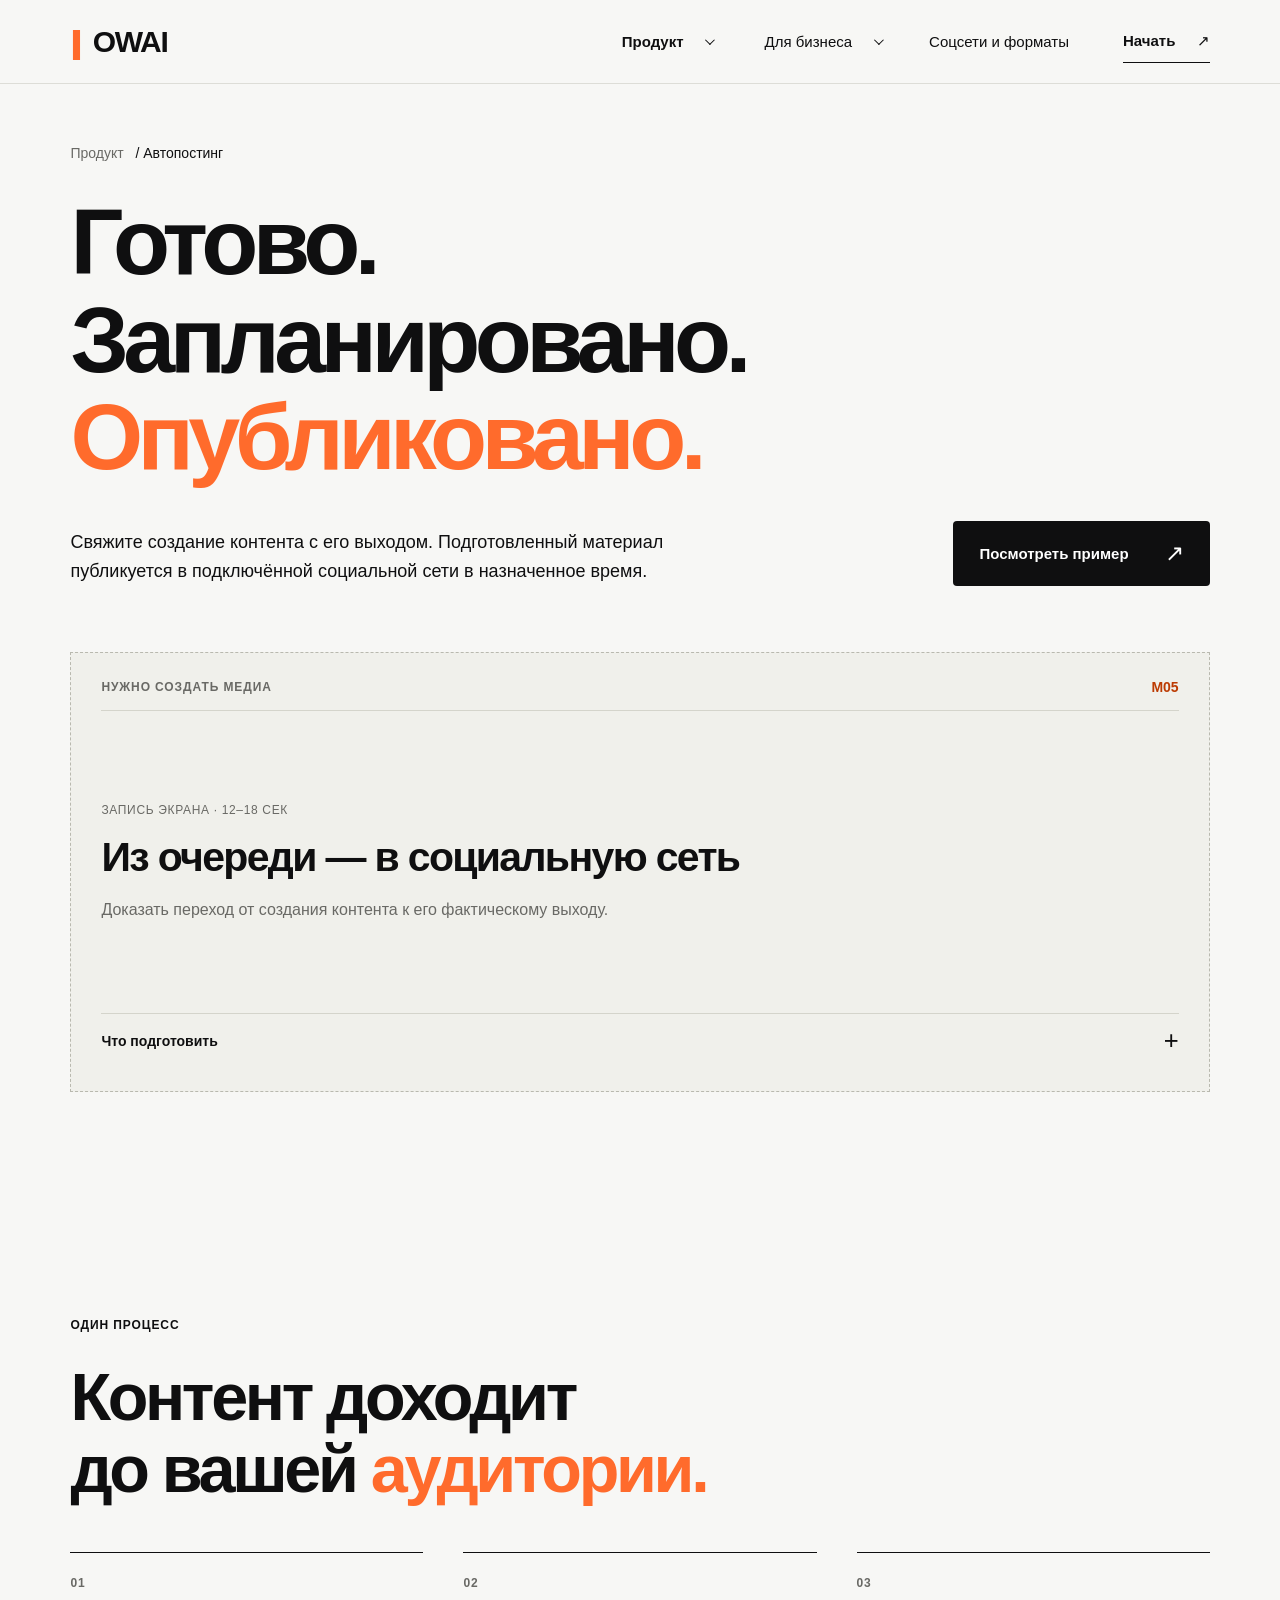
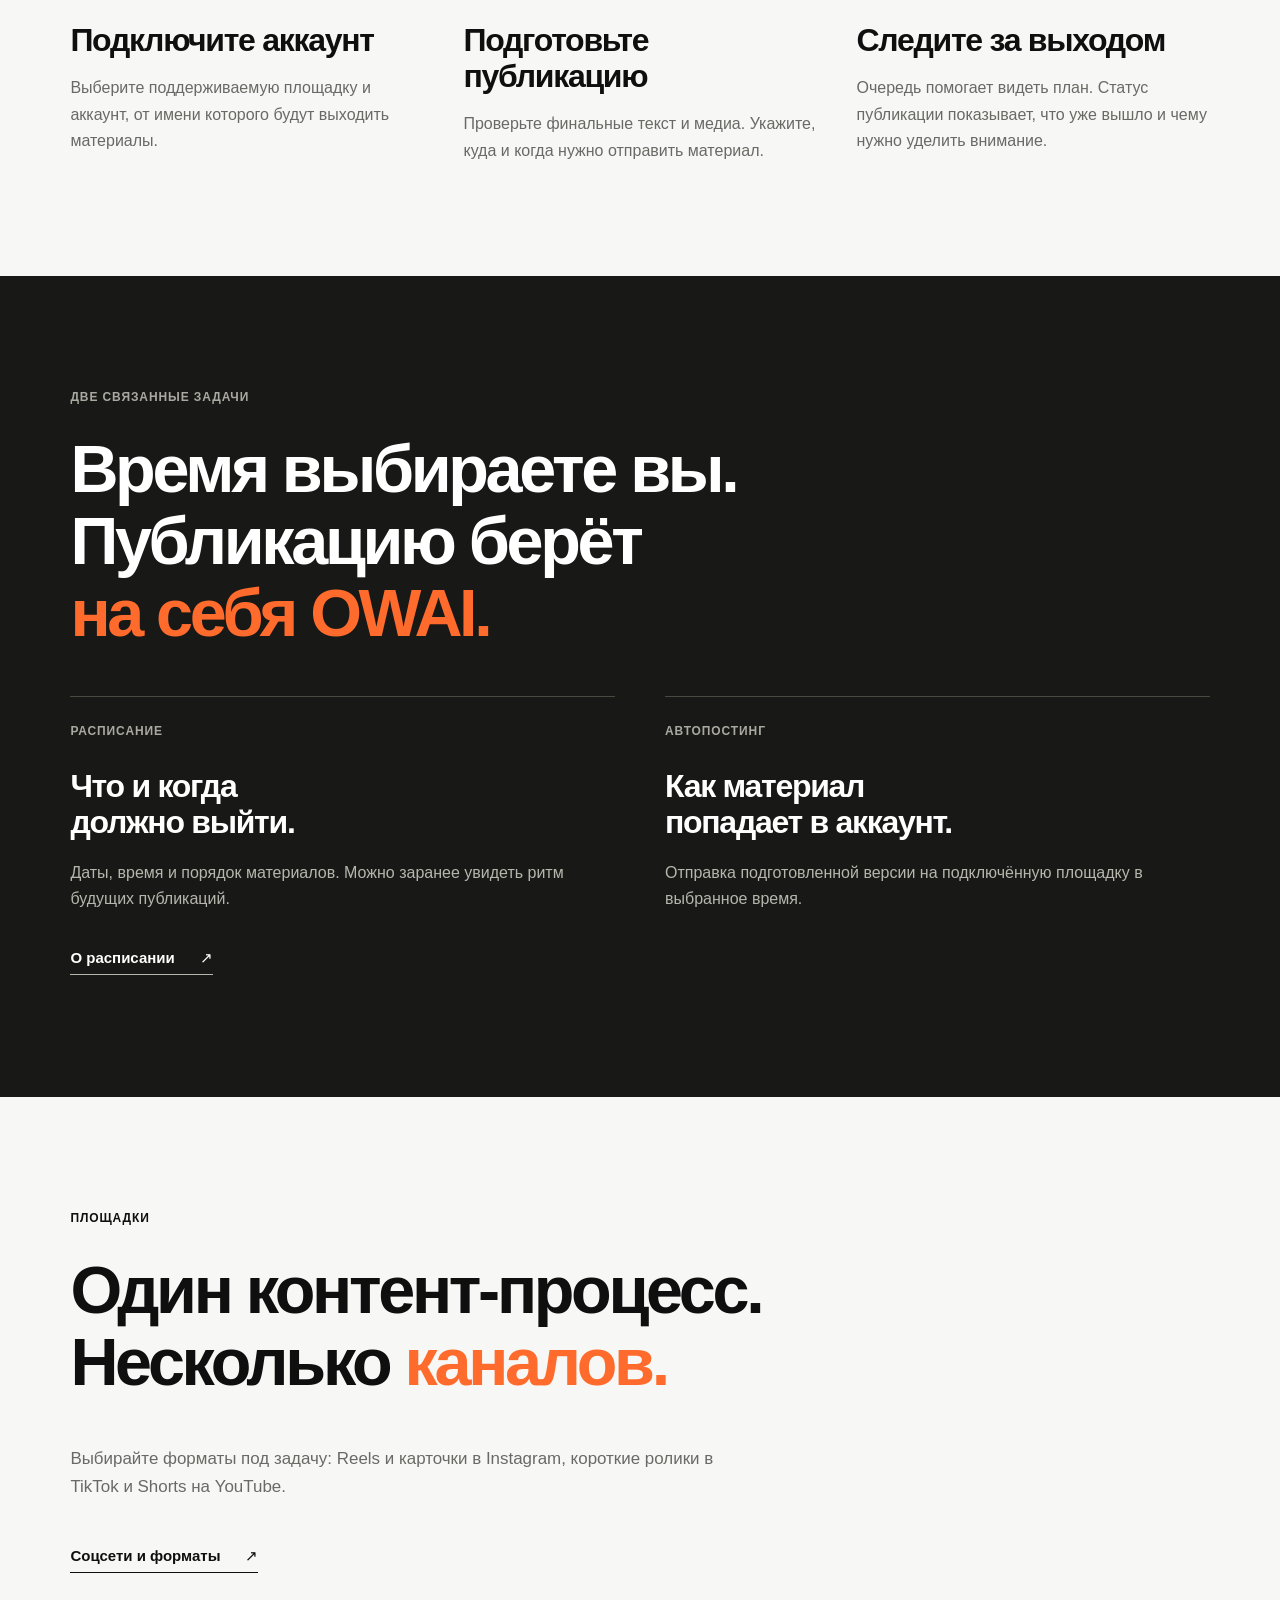
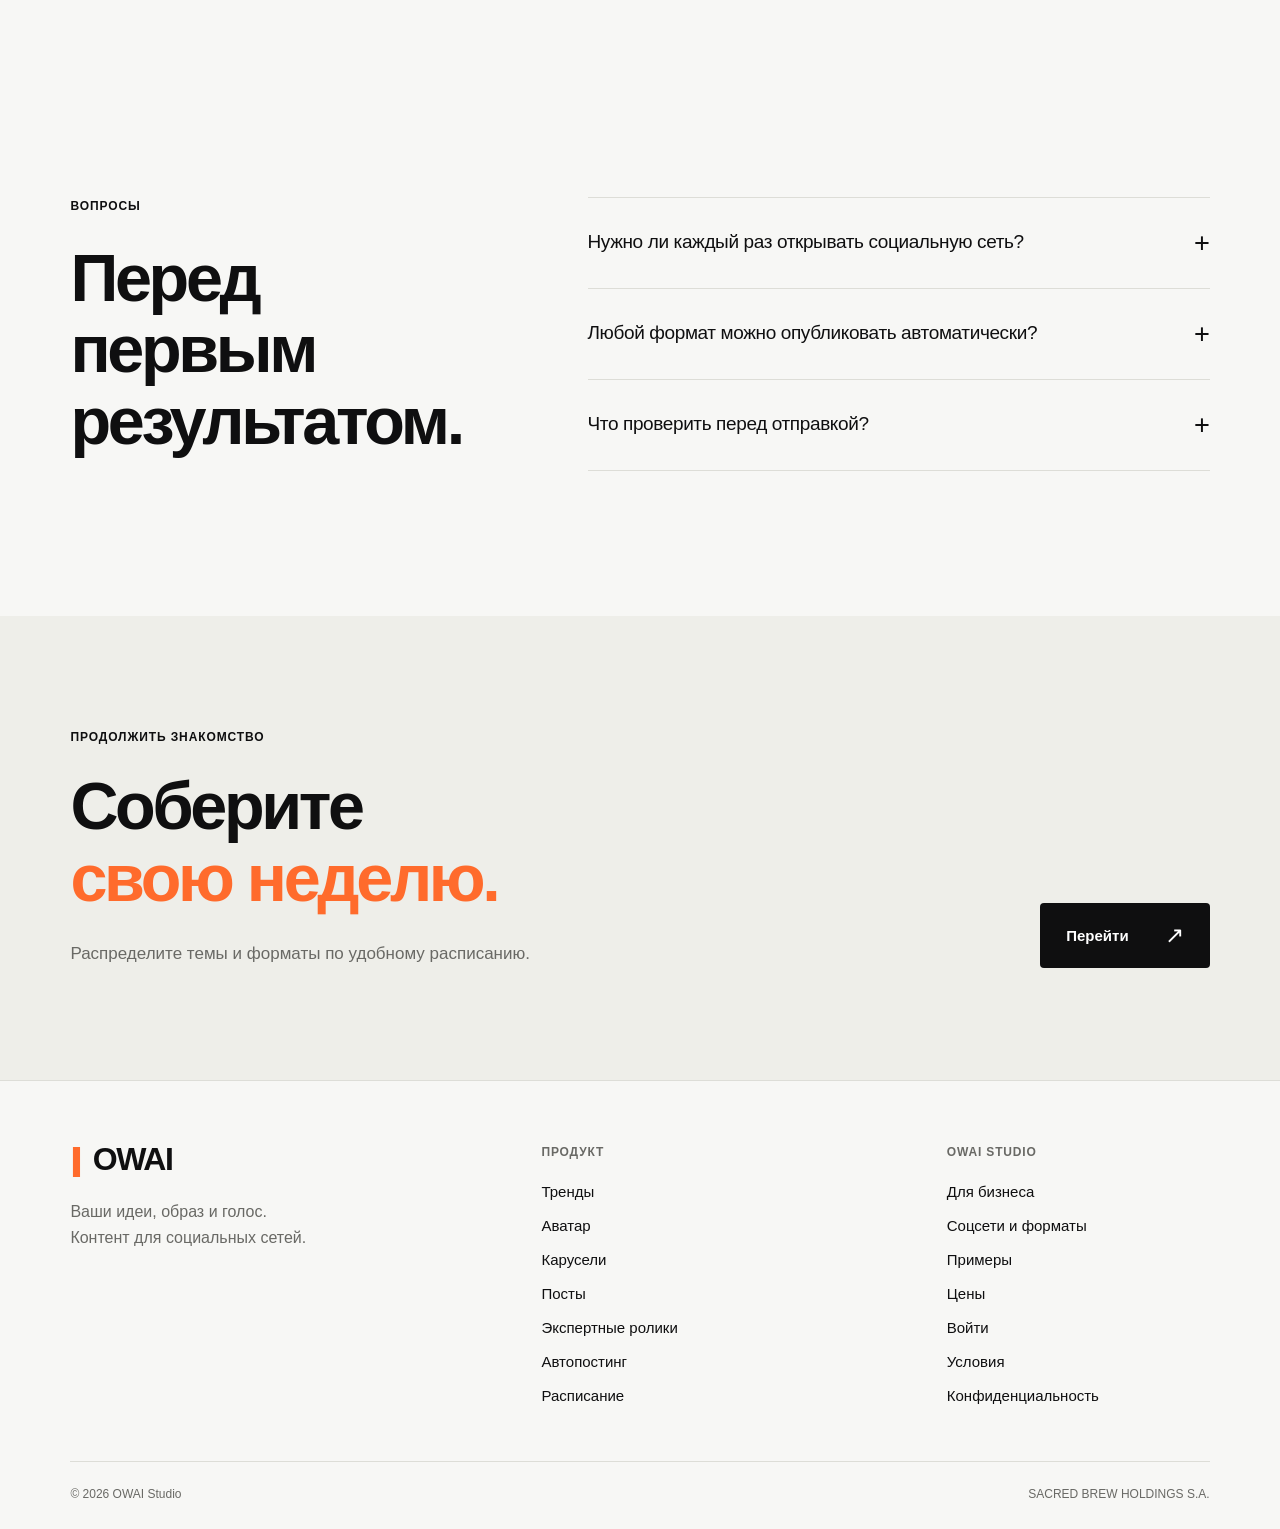
==== public/autoposting/index.html @ 96113fe1 "Import latest Lovable site and restore product card media Preserve 14 exported pages and their desig" ====
<!doctype html><html lang="ru"><head><meta charset="utf-8"><meta name="viewport" content="width=device-width, initial-scale=1"><meta name="theme-color" content="#f7f7f5"><title>Автопостинг — OWAI Studio</title><meta name="description" content="Публикация подготовленного контента в подключённых социальных сетях по расписанию."><link rel="canonical" href="https://owai.studio/autoposting/"><meta property="og:title" content="Автопостинг — OWAI Studio"><meta property="og:description" content="Публикация подготовленного контента в подключённых социальных сетях по расписанию."><meta property="og:type" content="website"><meta property="og:url" content="https://owai.studio/autoposting/"><link rel="icon" href="../assets/favicon.svg" type="image/svg+xml"><link rel="stylesheet" href="../styles.css"><link rel="stylesheet" href="../product.css"><script src="../common.js" defer></script><script src="../site.js" defer></script></head><body class="product-page"><a class="skip-link" href="#main">Перейти к содержимому</a><header class="header unified-header"><a class="wordmark" href="../" aria-label="OWAI — главная"><span aria-hidden="true">||</span>OWAI</a><button class="menu-toggle" type="button" aria-expanded="false" aria-controls="navigation">Меню <span aria-hidden="true">+</span></button><nav class="navigation unified-nav" id="navigation" aria-label="Главное меню"><div class="product-menu" data-menu="product"><div class="product-menu-label" data-active="true"><a href="../" >Продукт</a><button type="button" data-menu-toggle aria-expanded="false" aria-controls="product-dropdown" aria-label="Разделы: Продукт"><span class="chevron" aria-hidden="true"></span></button></div><div class="product-dropdown" id="product-dropdown" hidden><div class="dropdown-intro"><span class="eyebrow">OWAI STUDIO</span><p>Идея.<br>Характер.<br><em>Публикация.</em></p><a href="../">Обзор раздела <span>↗</span></a></div><div class="dropdown-links"><a href="../trends/" ><span class="menu-number">01</span><span><b>Тренды</b><small>Темы и ракурсы для вашего контента</small></span></a><a href="../avatar/" ><span class="menu-number">02</span><span><b>Аватар</b><small>Карта персонажа и узнаваемый образ</small></span></a><a href="../carousel/" ><span class="menu-number">03</span><span><b>Карусели</b><small>Истории, которые хочется листать</small></span></a><a href="../posts/" ><span class="menu-number">04</span><span><b>Посты</b><small>Картинка с текстом или только текст</small></span></a><a href="../expert-videos/" ><span class="menu-number">05</span><span><b>Экспертные ролики</b><small>Ваши мысли, образ и голос</small></span></a><a href="../autoposting/" aria-current=page><span class="menu-number">06</span><span><b>Автопостинг</b><small>Выход контента в подключённых соцсетях</small></span></a><a href="../scheduled-posts/" ><span class="menu-number">07</span><span><b>Расписание</b><small>Даты, время и очередь публикаций</small></span></a></div></div></div><div class="product-menu" data-menu="business"><div class="product-menu-label" data-active="false"><a href="../b2b/" >Для бизнеса</a><button type="button" data-menu-toggle aria-expanded="false" aria-controls="business-dropdown" aria-label="Разделы: Для бизнеса"><span class="chevron" aria-hidden="true"></span></button></div><div class="product-dropdown" id="business-dropdown" hidden><div class="dropdown-intro"><span class="eyebrow">OWAI STUDIO</span><p>Ваш бренд.<br>В каждом<br><em>кадре.</em></p><a href="../b2b/">Обзор раздела <span>↗</span></a></div><div class="dropdown-links"><a href="../b2b/brand-dna/" ><span class="menu-number">01</span><span><b>ДНК бренда</b><small>Характер, голос и визуальные правила</small></span></a><a href="../b2b/content-topics/" ><span class="menu-number">02</span><span><b>Темы контента</b><small>События, опыт команды и вопросы клиентов</small></span></a><a href="../b2b/data-security/" ><span class="menu-number">03</span><span><b>Безопасность данных</b><small>Согласованные источники и доступы</small></span></a><a href="../b2b/realistic-content/" ><span class="menu-number">04</span><span><b>Реалистичный контент</b><small>Свет, фактура и визуальные детали</small></span></a></div></div></div><a href="../socials/" >Соцсети и форматы</a><a class="nav-cta" href="../#start">Начать <span>↗</span></a></nav></header><main id="main"><section class="p-hero section-pad"><a class="breadcrumbs" href="../">Продукт <span>/ Автопостинг</span></a><h1>Готово.<br>Запланировано.<br><em>Опубликовано.</em></h1><div class="p-hero-bottom"><p>Свяжите создание контента с его выходом. Подготовленный материал публикуется в подключённой социальной сети в назначенное время.</p><a class="button button-dark" href="#example">Посмотреть пример<span aria-hidden="true">↗</span></a></div></section>
 <section class="section-pad media-first" id="example"><figure class="media-brief " id="media-m05" data-media-id="M05"><div class="brief-top"><span>НУЖНО СОЗДАТЬ МЕДИА</span><b>M05</b></div><div class="brief-center"><span class="brief-kind">ЗАПИСЬ ЭКРАНА · 12–18 СЕК</span><h3>Из очереди — в социальную сеть</h3><p>Доказать переход от создания контента к его фактическому выходу.</p></div><details class="brief-details"><summary>Что подготовить <span>+</span></summary><dl><dt>Сцена</dt><dd>Настоящая публикация в OWAI: выбранный подключённый аккаунт, финальная версия материала, запланированное время. Затем — реальный вышедший пост и его статус в кабинете. Личные данные скрыть. Показывать только работающие подключения.</dd><dt>Ощущение</dt><dd>Облегчение: «не нужно снова вспоминать и публиковать вручную».</dd><dt>Формат</dt><dd>16:9 / 4:5. Светлый фон, чёрная типографика, оранжевый акцент OWAI. Мелкий текст интерфейса показывать крупным планом.</dd></dl></details></figure></section>
 <section class="section-pad"><div class="section-heading"><span class="eyebrow">ОДИН ПРОЦЕСС</span><h2>Контент доходит<br>до вашей <em>аудитории.</em></h2></div><div class="three-points"><article><span class="index">01</span><h3>Подключите аккаунт</h3><p>Выберите поддерживаемую площадку и аккаунт, от имени которого будут выходить материалы.</p></article><article><span class="index">02</span><h3>Подготовьте публикацию</h3><p>Проверьте финальные текст и медиа. Укажите, куда и когда нужно отправить материал.</p></article><article><span class="index">03</span><h3>Следите за выходом</h3><p>Очередь помогает видеть план. Статус публикации показывает, что уже вышло и чему нужно уделить внимание.</p></article></div></section>
 <section class="section-pad publishing-section"><div class="section-heading"><span class="eyebrow">ДВЕ СВЯЗАННЫЕ ЗАДАЧИ</span><h2>Время выбираете вы.<br>Публикацию берёт<br><em>на себя OWAI.</em></h2></div><div class="comparison-pair"><article><span class="eyebrow">РАСПИСАНИЕ</span><h3>Что и когда<br>должно выйти.</h3><p>Даты, время и порядок материалов. Можно заранее увидеть ритм будущих публикаций.</p><a class="text-link" href="../scheduled-posts/">О расписании <span>↗</span></a></article><article><span class="eyebrow">АВТОПОСТИНГ</span><h3>Как материал<br>попадает в аккаунт.</h3><p>Отправка подготовленной версии на подключённую площадку в выбранное время.</p></article></div></section>
 <section class="section-pad networks-teaser"><div class="section-heading"><span class="eyebrow">ПЛОЩАДКИ</span><h2>Один контент-процесс.<br>Несколько <em>каналов.</em></h2></div><p class="section-intro">Выбирайте форматы под задачу: Reels и карточки в Instagram, короткие ролики в TikTok и Shorts на YouTube.</p><a class="text-link" href="../socials/">Соцсети и форматы <span>↗</span></a></section>
 <section class="p-faq section-pad"><div class="section-heading"><span class="eyebrow">ВОПРОСЫ</span><h2>Перед первым<br>результатом.</h2></div><div class="p-faq-list"><details><summary>Нужно ли каждый раз открывать социальную сеть?<span>+</span></summary><p>Автопостинг предназначен для выхода подготовленного материала без ручной загрузки в момент публикации. Сначала нужно подключить аккаунт и настроить очередь.</p></details><details><summary>Любой формат можно опубликовать автоматически?<span>+</span></summary><p>Доступные варианты зависят от площадки, типа аккаунта и подключения. Перед планированием проверьте нужный формат для своего аккаунта.</p></details><details><summary>Что проверить перед отправкой?<span>+</span></summary><p>Аккаунт, финальную версию материала, дату, время и часовой пояс. После выхода полезно проверить статус и саму публикацию.</p></details></div></section>
 <section class="next-page section-pad"><div><span class="eyebrow">ПРОДОЛЖИТЬ ЗНАКОМСТВО</span><h2>Соберите<br><em>свою неделю.</em></h2><p>Распределите темы и форматы по удобному расписанию.</p></div><a class="button button-dark" href="../scheduled-posts/">Перейти<span aria-hidden="true">↗</span></a></section>
 </main><footer class="site-footer"><div class="footer-brand"><a class="wordmark" href="../"><span aria-hidden="true">||</span>OWAI</a><p>Ваши идеи, образ и голос.<br>Контент для социальных сетей.</p></div><div class="footer-product"><span class="eyebrow">ПРОДУКТ</span><a href="../trends/">Тренды</a><a href="../avatar/">Аватар</a><a href="../carousel/">Карусели</a><a href="../posts/">Посты</a><a href="../expert-videos/">Экспертные ролики</a><a href="../autoposting/">Автопостинг</a><a href="../scheduled-posts/">Расписание</a></div><div class="footer-more"><span class="eyebrow">OWAI STUDIO</span><a href="../b2b/">Для бизнеса</a><a href="../socials/">Соцсети и форматы</a><a href="../#examples">Примеры</a><a href="../#price">Цены</a><a href="https://owai.studio/signin">Войти</a><a href="https://owai.studio/terms">Условия</a><a href="https://owai.studio/privacy">Конфиденциальность</a></div><div class="footer-base"><span>© 2026 OWAI Studio</span><span>SACRED BREW HOLDINGS S.A.</span></div></footer><dialog id="gallery-dialog" aria-label="Просмотр слайда"><div class="dialog-top"><span id="dialog-caption"></span><button id="dialog-close" type="button" aria-label="Закрыть просмотр">✕</button></div><div class="dialog-media"><img id="dialog-image" alt=""></div><div class="dialog-bottom"><button id="dialog-prev" type="button" aria-label="Предыдущий слайд">←</button><span>Листайте стрелками или свайпом</span><button id="dialog-next" type="button" aria-label="Следующий слайд">→</button></div></dialog><noscript><style>.series-panel[hidden]{display:block!important;margin-top:44px}.series-tabs,.carousel-controls,.motion-toggle,.menu-toggle,[data-menu-toggle]{display:none!important}.unified-nav{display:flex!important}.product-dropdown[hidden]{display:block!important;position:static;box-shadow:none}.dropdown-intro{display:none}.product-menu{position:static}.header{position:relative;height:auto;align-items:start;padding-top:20px;padding-bottom:20px}.unified-nav{flex-wrap:wrap}</style></noscript></body></html>
---- public/styles.css ----
:root{--paper:#f7f7f5;--white:#fff;--ink:#0f0f10;--muted:#696965;--line:#ddddd7;--orange:#ff6b2c;--side:clamp(24px,5.5vw,96px);--radius:4px;font-family:Inter,-apple-system,BlinkMacSystemFont,"Segoe UI",Arial,sans-serif;color:var(--ink);background:var(--paper);font-synthesis:none;text-rendering:optimizeLegibility;-webkit-font-smoothing:antialiased}
*{box-sizing:border-box}html{scroll-behavior:smooth;scroll-padding-top:98px}body{margin:0}button,a,summary{-webkit-tap-highlight-color:transparent}button,input{font:inherit}button{cursor:pointer;color:inherit}a{color:inherit;text-decoration:none}img,video{display:block;max-width:100%;height:auto}figure,p,h1,h2,h3{margin:0}button{border:0}em{font-style:normal;color:var(--orange)}[hidden]{display:none!important}a:focus-visible,button:focus-visible,summary:focus-visible,[tabindex]:focus-visible{outline:3px solid var(--orange);outline-offset:5px}::selection{background:var(--orange);color:var(--ink)}
.section-pad{padding:112px var(--side)}.eyebrow,.small-number,.sample-label,.demo-caption,.index{font-size:12px;line-height:1.45;font-weight:600;letter-spacing:.075em}.eyebrow{display:flex;align-items:center;gap:10px}.dot{width:7px;height:7px;background:var(--orange);border-radius:50%;flex:none}.section-heading{margin-bottom:52px}.section-heading .eyebrow{margin-bottom:28px}h1,h2,h3{font-weight:600;letter-spacing:-.055em}h1{font-size:clamp(62px,8.8vw,138px);line-height:1.02}h2{font-size:clamp(46px,5.65vw,88px);line-height:1.06}h3{font-size:32px;line-height:1.13;letter-spacing:-.04em}p{font-size:17px;line-height:1.65}p+p{margin-top:20px}.lead{font-size:25px;line-height:1.4;letter-spacing:-.025em}.note{font-size:13px;line-height:1.65;color:var(--muted)}.button{display:inline-flex;align-items:center;justify-content:space-between;gap:36px;padding:21px 26px;min-height:64px;font-size:15px;font-weight:600;border-radius:var(--radius);transition:background .2s,transform .2s}.button-dark{background:var(--ink);color:var(--white)}.button-dark:hover{background:#30302c;transform:translateY(-2px)}.button span{font-size:23px;font-weight:400;line-height:1}.text-link{display:inline-flex;align-items:center;gap:25px;padding:16px 0 7px;border-bottom:1px solid var(--ink);font-size:15px;font-weight:600}.text-link:hover{color:var(--orange);border-color:var(--orange)}
.skip-link{position:fixed;z-index:100;left:16px;top:-80px;padding:15px;background:var(--ink);color:var(--white)}.skip-link:focus{top:16px}.header{height:84px;padding:0 var(--side);display:flex;align-items:center;gap:24px;position:sticky;top:0;background:rgba(247,247,245,.96);backdrop-filter:blur(18px);z-index:20;border-bottom:1px solid var(--line)}.wordmark{display:inline-flex;align-items:center;gap:13px;font-size:30px;line-height:1;font-weight:750;letter-spacing:-.045em;white-space:nowrap}.wordmark span{font-size:32px;line-height:1;letter-spacing:-.18em;color:var(--orange);margin-right:3px}.header-tag{font-size:12px;line-height:1.1;padding-left:24px;border-left:1px solid var(--line);color:var(--muted)}.navigation{margin-left:auto;display:flex;align-items:center;gap:30px;font-size:14px}.navigation>a{padding:16px 0}.navigation>a:hover{color:#ca4104}.navigation .nav-cta{margin-left:10px;font-weight:600;border-bottom:1px solid var(--ink);padding:12px 0}.nav-cta span{margin-left:17px}.menu-toggle{display:none}
.hero{padding-top:74px;padding-bottom:62px}.hero>.eyebrow{margin-bottom:36px}.hero h1{max-width:1400px}.hero-bottom{display:flex;justify-content:space-between;align-items:end;gap:60px;margin-top:42px}.hero-bottom p{max-width:570px;font-size:18px;line-height:1.6}.hero-bottom .button{flex:none}.hero-media{height:clamp(450px,49vw,780px);position:relative;overflow:hidden;background:#685438;color:white}.hero-media>video{width:100%;height:100%;object-fit:cover;object-position:center}.hero-shade{position:absolute;inset:0;background:linear-gradient(90deg,rgba(0,0,0,.42),transparent 65%),linear-gradient(0deg,rgba(0,0,0,.48),transparent 45%);pointer-events:none}.hero-media-title{position:absolute;top:52px;left:var(--side)}.hero-media-title .eyebrow{font-size:12px;letter-spacing:.12em}.hero-media-title p{font-size:clamp(42px,5vw,72px);letter-spacing:-.045em;line-height:1.02;font-weight:500;margin-top:28px}.media-bottom{position:absolute;bottom:32px;left:var(--side);right:var(--side);display:flex;justify-content:space-between;align-items:center;gap:20px}.media-link{font-size:14px;display:flex;align-items:center;gap:24px;border-bottom:1px solid #ffffff80;padding:12px 0}.media-link:hover{border-color:white}.media-link span{font-size:21px}.motion-toggle{background:rgba(0,0,0,.35);color:white;border:1px solid #ffffff70;border-radius:30px;font-size:12px;min-height:44px;padding:12px 20px;backdrop-filter:blur(8px)}.motion-toggle:hover{background:rgba(0,0,0,.6)}.format-strip{display:flex;align-items:center;justify-content:space-between;gap:30px;padding:25px var(--side);background:var(--orange);font-size:20px;font-weight:500;letter-spacing:-.025em;overflow-x:auto;scrollbar-width:none}.format-strip::-webkit-scrollbar{display:none}.format-strip>*{flex:none}.format-strip b{font-size:23px;font-weight:400}
.intro{display:grid;grid-template-columns:1fr 1fr;gap:0 8vw}.intro .section-heading{margin:0}.intro-copy{padding-top:47px}.intro-copy>p:not(.lead){color:var(--muted)}.capabilities{grid-column:1/-1;display:grid;grid-template-columns:repeat(3,1fr);gap:48px;margin-top:80px}.capabilities article{border-top:1px solid var(--ink);padding-top:20px}.capabilities .index{color:var(--muted)}.capabilities h3{margin-top:36px;margin-bottom:15px}.capabilities p{max-width:330px;color:var(--muted);font-size:16px}
.examples{background:#eeeee9;overflow:hidden}.examples .section-heading{margin-bottom:30px}.examples-top{display:flex;justify-content:space-between;align-items:end;gap:40px;margin-bottom:46px}.examples-top p{max-width:570px;color:var(--muted)}.sample-label{color:var(--muted);font-size:12px;flex:none}.series-tabs{display:flex;gap:32px;border-bottom:1px solid #cfcec7;margin-bottom:30px;overflow:auto;scrollbar-width:none}.series-tabs button{flex:none;background:none;padding:15px 0 18px;border-bottom:3px solid transparent;font-size:16px;text-align:left;color:var(--muted);white-space:nowrap}.series-tabs button span{font-size:12px;margin-left:12px;vertical-align:top}.series-tabs button[aria-selected=true]{color:var(--ink);border-bottom-color:var(--ink);font-weight:600}.series-tabs button:hover{color:var(--ink)}.carousel{display:flex;gap:20px;overflow-x:auto;scroll-snap-type:x mandatory;scrollbar-width:thin;scrollbar-color:#b9b9b1 transparent;padding-bottom:18px;overscroll-behavior-x:contain}.slide{display:block;position:relative;flex:0 0 calc((100% - 40px)/3);min-width:0;scroll-snap-align:start;padding:0;text-align:left;background:transparent}.slide img{width:100%;height:auto;aspect-ratio:3/4;object-fit:contain;background:#e4e3dd;transition:filter .25s}.slide:hover img{filter:brightness(.94)}.slide>span{display:flex;align-items:center;justify-content:space-between;padding:13px 0 0;font-size:12px;letter-spacing:.05em;color:var(--muted)}.slide>span b{font-size:22px;font-weight:400;color:var(--ink)}.carousel-footer{display:flex;align-items:center;justify-content:space-between;gap:30px;padding-top:16px}.carousel-footer p{font-size:16px;line-height:1.5;font-weight:500}.carousel-footer p span{color:var(--muted);font-weight:400;font-size:14px}.carousel-controls{display:flex;gap:8px;flex:none}.carousel-controls button{width:48px;height:48px;border-radius:50%;background:transparent;border:1px solid #c2c2ba;font-size:23px;line-height:1}.carousel-controls button:hover{background:var(--ink);color:white;border-color:var(--ink)}.carousel-controls button:disabled{opacity:.3;cursor:default;background:none;color:var(--ink)}
.character-grid{display:grid;grid-template-columns:.7fr 1.3fr;gap:8vw;align-items:center}.character-copy>p:not(.lead){color:var(--muted)}.character-copy .note{padding-top:20px;border-top:1px solid var(--line);margin-top:32px}.character-grid figure img{width:100%;border:1px solid #e8e8e3;background:#fff}figcaption{font-size:12px;line-height:1.45;color:var(--muted);padding-top:13px}.expert-section{background:var(--white);border-top:1px solid var(--line);border-bottom:1px solid var(--line)}.expert-grid{display:grid;grid-template-columns:1fr .8fr 1fr;gap:28px;align-items:start}.post-example{padding-top:64px}.post-example img{width:100%;height:auto}.expert-video-wrap video{width:100%;aspect-ratio:480/854;object-fit:cover;background:#201918;border-radius:var(--radius)}.expert-copy{padding:55px 0 0 22px}.expert-copy .small-number{color:var(--muted);letter-spacing:.04em}.expert-copy h3{margin:24px 0;font-size:clamp(28px,2.8vw,40px)}.expert-copy p{font-size:16px;color:var(--muted)}.expert-copy .text-link{margin-top:20px}
.quality-section{background:var(--ink);color:var(--white)}.quality-heading{padding-bottom:55px;display:grid;grid-template-columns:1fr 1fr;gap:30px 8vw;align-items:end}.quality-heading .eyebrow{grid-column:1/-1;color:#b8b8b1}.quality-heading p{max-width:450px;color:#b8b8b1;padding-bottom:5px}.quality-film video{width:100%;aspect-ratio:16/9;background:#33271b}.quality-film figcaption{padding:18px var(--side) 26px;color:#aaa9a3}
.language-grid{display:grid;grid-template-columns:1fr 1fr;gap:9vw;align-items:center}.language-copy{max-width:520px}.language-copy>p:not(.lead){color:var(--muted)}.plain-list{padding:0;margin:35px 0;list-style:none;border-top:1px solid var(--line)}.plain-list li{position:relative;padding:16px 0 16px 25px;border-bottom:1px solid var(--line);font-size:15px}.plain-list li:before{content:'+';position:absolute;left:0;color:#c4470c}.language-demo{background:white;box-shadow:0 16px 65px #15150b0b}.language-demo>img{width:100%;aspect-ratio:1.6;object-fit:cover;object-position:center 28%}.language-demo-body{padding:28px 34px 30px}.language-switch{display:inline-flex;gap:3px;background:#f0f0ea;padding:4px;border-radius:40px;margin-bottom:26px}.language-switch button{padding:11px 20px;min-height:44px;min-width:52px;background:none;border-radius:30px;font-size:13px;font-weight:600}.language-switch button[aria-pressed=true]{background:var(--ink);color:var(--white)}#language-text{min-height:160px}#language-text h3{font-size:clamp(28px,2.65vw,39px);line-height:1.15}#language-text p{font-size:16px;line-height:1.5;color:var(--muted);margin-top:18px;max-width:400px}.demo-caption{display:block;border-top:1px solid var(--line);padding-top:18px;margin-top:24px;font-size:12px;font-weight:400;letter-spacing:0;color:var(--muted)}
.workflow{background:#181917;color:var(--white)}.workflow>.section-heading>.eyebrow{color:#aaa9a1}.workflow-grid{display:grid;grid-template-columns:1fr 1.15fr;gap:10vw}.workflow-intro{padding-top:10px}.workflow-intro p{font-size:clamp(25px,2.8vw,39px);line-height:1.25;letter-spacing:-.035em;max-width:380px}.workflow-intro>span{display:block;margin-top:32px;font-size:15px;line-height:1.6;color:#aaa9a1}.steps{list-style:none;margin:0;padding:0}.steps li{display:flex;gap:25px;border-top:1px solid #41423c;padding:26px 0 30px}.steps li>span{font-size:12px;color:var(--orange);padding-top:6px}.steps h3{font-size:25px;line-height:1.2;letter-spacing:-.025em}.steps p{font-size:15px;color:#b6b6ad;margin-top:13px;max-width:470px}.data-note{display:grid;grid-template-columns:1fr 1.15fr;gap:10vw;border-top:1px solid #41423c;margin-top:55px;padding-top:28px}.data-note .eyebrow{color:#aaa9a1;align-self:start;padding-top:5px}.data-note p{font-size:14px;line-height:1.6;color:#aaa9a1;max-width:505px}
.voices-grid{display:grid;grid-template-columns:1.1fr .9fr;align-items:center;gap:9vw}.voices-images{display:grid;grid-template-columns:1fr .78fr;gap:22px;align-items:start}.voices-images img{width:100%;height:auto;object-fit:cover}.voices-images img:first-child{aspect-ratio:.76;object-position:45% center}.voices-images img:last-child{margin-top:100px;aspect-ratio:.647;object-position:center}.voices-copy h3{font-size:clamp(36px,3.7vw,56px);line-height:1.1;margin-bottom:27px}.voices-copy p{color:var(--muted)}.voices-copy .note{display:block;margin-top:28px;font-size:12px}
.faq{background:#eeeee9;display:grid;grid-template-columns:.75fr 1.25fr;gap:8vw}.faq .section-heading{margin-bottom:0}.faq-list{border-top:1px solid #c4c4bb}.faq details{border-bottom:1px solid #c4c4bb}.faq summary{cursor:pointer;list-style:none;display:flex;align-items:center;justify-content:space-between;gap:24px;padding:26px 0;font-size:20px;font-weight:500;letter-spacing:-.025em;line-height:1.3}.faq summary::-webkit-details-marker{display:none}.faq summary>span{font-size:28px;font-weight:400;transition:transform .2s}.faq details[open] summary>span{transform:rotate(45deg)}.faq details p{padding:0 45px 27px 0;font-size:16px;color:var(--muted)}
.start{padding-top:100px;padding-bottom:85px}.start .eyebrow{margin-bottom:34px}.start h2{font-size:clamp(60px,8.7vw,136px);line-height:1.02}.start-bottom{display:flex;align-items:end;justify-content:space-between;gap:60px;margin-top:40px}.start-bottom p{max-width:565px;font-size:18px}.start-bottom .button{min-width:235px;flex:none}.footer{display:flex;align-items:center;gap:36px;padding:34px var(--side);border-top:1px solid var(--line)}.footer .wordmark{font-size:27px}.footer p{font-size:13px;color:var(--muted)}.footer>a:not(.wordmark){margin-left:auto;font-size:13px}.footer>span{font-size:12px;color:var(--muted)}
#gallery-dialog{background:#111210;color:white;border:0;border-radius:0;max-width:none;max-height:none;width:100vw;height:100%;height:100dvh;padding:0;margin:0;overflow:hidden}#gallery-dialog::backdrop{background:rgba(0,0,0,.92)}#gallery-dialog[open]{display:grid;grid-template-rows:64px minmax(0,1fr) 72px}.dialog-top,.dialog-bottom{display:flex;align-items:center;justify-content:space-between;padding:0 max(20px,env(safe-area-inset-right)) 0 max(20px,env(safe-area-inset-left));gap:16px}.dialog-top>span{font-size:14px}.dialog-top button,.dialog-bottom button{width:46px;height:46px;flex:none;border:1px solid #5a5b52;border-radius:50%;background:transparent;color:white;font-size:23px}.dialog-top button:hover,.dialog-bottom button:hover{background:white;color:var(--ink)}.dialog-media{display:flex;align-items:center;justify-content:center;overflow:hidden;padding:0 20px;touch-action:pan-y}.dialog-media img{width:auto;height:auto;max-width:100%;max-height:100%;object-fit:contain}.dialog-bottom>span{font-size:12px;color:#b6b6ad;text-align:center}.dialog-bottom{padding-bottom:env(safe-area-inset-bottom)}body.dialog-open{overflow:hidden}
@media(min-width:1800px){.section-pad{padding-left:max(var(--side),calc((100vw - 1560px)/2));padding-right:max(var(--side),calc((100vw - 1560px)/2))}.header,.footer{padding-left:max(var(--side),calc((100vw - 1560px)/2));padding-right:max(var(--side),calc((100vw - 1560px)/2))}}
@media(max-width:1100px){.navigation{gap:22px}.header-tag{display:none}.hero-bottom{gap:40px}.expert-grid{grid-template-columns:1fr .78fr}.expert-copy{grid-column:1/-1;display:grid;grid-template-columns:1fr 1fr;gap:0 45px;padding:20px 0 0}.expert-copy .small-number{grid-column:1/-1}.expert-copy h3{grid-row:2/5;font-size:40px;max-width:400px}.expert-copy p{margin-top:20px}.expert-copy .text-link{justify-self:start}.post-example{padding-top:60px}.expert-video-wrap video{max-height:650px;width:auto;margin:auto}.sample-label{display:none}.intro{gap:0 5vw}.intro-copy{padding-top:45px}.language-grid{gap:6vw}.language-demo-body{padding:24px}.workflow-grid,.data-note{gap:7vw}.faq{gap:5vw}}
@media(max-width:800px){:root{--side:28px}.section-pad{padding-top:78px;padding-bottom:78px}.header{height:72px}.header .wordmark{font-size:27px}.header-tag{display:block;font-size:12px;padding-left:18px}.menu-toggle{display:flex;margin-left:auto;gap:18px;align-items:center;min-height:44px;background:none;padding:8px 0 8px 12px;font-size:13px}.menu-toggle span{font-size:25px;line-height:1;transition:transform .2s}.menu-toggle[aria-expanded=true] span{transform:rotate(45deg)}.navigation{position:absolute;top:71px;left:0;right:0;background:var(--paper);padding:20px var(--side) 30px;border-bottom:1px solid var(--line);display:none;flex-direction:column;align-items:stretch;gap:0;margin:0}.navigation.open{display:flex}.navigation>a{padding:18px 0}.navigation .nav-cta{margin:6px 0 0;display:flex;justify-content:space-between}.hero{padding-top:52px;padding-bottom:44px}h1{font-size:clamp(57px,10.3vw,82px)}.hero>.eyebrow{margin-bottom:28px}.hero-bottom{align-items:start;flex-direction:column;gap:27px;margin-top:28px}.hero-bottom p{font-size:17px;max-width:550px}.button{min-height:58px;padding:18px 23px;font-size:14px}.hero-media{height:500px}.hero-media-title{top:34px}.hero-media-title p{font-size:52px}.format-strip{padding-top:20px;padding-bottom:20px;font-size:17px;gap:25px}.section-heading{margin-bottom:35px}.section-heading .eyebrow{margin-bottom:24px}h2{font-size:clamp(42px,6.8vw,58px)}.lead{font-size:23px}.intro{grid-template-columns:1fr}.intro .section-heading{margin-bottom:32px}.intro-copy{padding:0;max-width:610px}.capabilities{margin-top:48px;gap:24px}.capabilities h3{font-size:25px;margin-top:25px}.capabilities p{font-size:14px}.examples-top{margin-bottom:24px}.series-tabs{gap:26px;margin-bottom:22px}.series-tabs button{font-size:14px}.carousel{gap:16px}.slide{flex-basis:calc((100% - 16px)/2.12)}.character-grid{grid-template-columns:1fr;gap:34px}.character-copy{max-width:580px}.character-copy .note{margin-top:24px;padding-top:16px}.quality-heading{grid-template-columns:1fr;gap:24px;padding-bottom:36px}.quality-heading .eyebrow{grid-column:auto}.quality-heading p{max-width:550px;font-size:16px}.language-grid{grid-template-columns:1fr;gap:35px}.language-copy{max-width:610px}.language-demo{max-width:540px;width:100%;margin:0 auto}.language-demo-body{padding:28px}#language-text h3{font-size:34px}#language-text{min-height:145px}.workflow-grid{grid-template-columns:1fr;gap:38px}.workflow-intro p{font-size:29px;max-width:500px}.workflow-intro>span{margin-top:19px}.steps h3{font-size:24px}.steps p{max-width:none}.data-note{grid-template-columns:1fr;gap:16px;margin-top:32px}.data-note p{max-width:610px}.voices-grid{gap:34px;grid-template-columns:1fr}.voices-images{max-width:590px}.voices-images img:first-child{aspect-ratio:.9}.voices-images img:last-child{margin-top:70px}.voices-copy{max-width:610px}.voices-copy h3{font-size:39px}.faq{grid-template-columns:1fr;gap:36px}.faq summary{font-size:19px}.start h2{font-size:clamp(56px,10vw,80px)}.start-bottom{align-items:start;flex-direction:column;gap:27px;margin-top:28px}.start-bottom p{font-size:17px}.footer{flex-wrap:wrap;gap:24px}.footer p{flex-basis:calc(100% - 115px)}.footer>a:not(.wordmark){margin-left:0}.footer>span{margin-left:auto}}
@media(max-width:480px){:root{--side:22px}.header{gap:15px}.header-tag{font-size:12px;padding-left:15px}.section-pad{padding-top:64px;padding-bottom:64px}.hero{padding-top:39px;padding-bottom:36px}.hero .eyebrow{font-size:12px;letter-spacing:.04em}.hero h1{font-size:clamp(43px,10.8vw,55px);letter-spacing:-.06em}.hero-bottom p{font-size:16px;line-height:1.6}.hero-bottom{margin-top:26px;gap:25px}.hero-media{height:440px}.hero-media>video{object-position:58% center}.hero-shade{background:linear-gradient(90deg,rgba(0,0,0,.4),transparent 90%),linear-gradient(0deg,rgba(0,0,0,.5),transparent 40%)}.hero-media-title .eyebrow{font-size:12px;letter-spacing:.06em}.hero-media-title p{font-size:43px;margin-top:22px}.media-bottom{bottom:23px;gap:18px;align-items:end}.media-link{font-size:12px;gap:12px;max-width:145px;line-height:1.4;padding:8px 0}.motion-toggle{max-width:135px;line-height:1.3;font-size:12px;padding:11px 15px}.format-strip{font-size:16px;gap:24px}.section-heading .eyebrow{font-size:12px;letter-spacing:.05em;margin-bottom:23px}h2{font-size:clamp(36px,9.2vw,44px)}p{font-size:16px;line-height:1.65}.lead{font-size:22px;line-height:1.4}.capabilities{grid-template-columns:1fr;margin-top:36px;gap:26px}.capabilities article{display:grid;grid-template-columns:35px 1fr;gap:0 15px;padding-top:17px}.capabilities .index{grid-row:1/3;padding-top:4px}.capabilities h3{margin:0 0 9px;font-size:25px}.capabilities p{grid-column:2;font-size:15px;max-width:280px}.examples-top p{font-size:15px}.series-tabs{gap:24px;margin-right:calc(-1 * var(--side));padding-right:var(--side)}.series-tabs button{font-size:14px;padding-top:10px;padding-bottom:16px}.series-tabs button span{font-size:12px;margin-left:7px}.carousel{margin-right:calc(-1 * var(--side));padding-right:var(--side);gap:14px;scroll-padding-right:var(--side)}.slide{flex-basis:84%}.carousel-footer{gap:16px;align-items:start;padding-top:10px}.carousel-footer p{font-size:15px}.carousel-footer p span{display:block;margin-top:5px;font-size:13px;max-width:215px}.carousel-controls{gap:6px;padding-top:2px}.carousel-controls button{width:40px;height:40px;font-size:21px}.expert-grid{gap:18px;grid-template-columns:1fr 1fr}.post-example{padding-top:35px}.expert-copy{grid-template-columns:1fr;gap:0;padding-top:17px}.expert-copy .small-number{grid-column:auto;font-size:12px}.expert-copy h3{grid-row:auto;font-size:32px;margin:20px 0 4px}.expert-copy p{font-size:15px;margin-top:16px}.expert-copy .text-link{margin-top:10px}.expert-grid figcaption{font-size:12px}.quality-heading{padding-bottom:30px}.quality-film figcaption{font-size:12px;line-height:1.5;padding-top:13px;padding-bottom:23px}.language-demo-body{padding:24px}#language-text h3{font-size:29px}#language-text p{font-size:15px}#language-text{min-height:146px}.language-demo>img{aspect-ratio:1.35}.plain-list{margin:27px 0}.plain-list li{font-size:14px}.workflow-intro p{font-size:27px}.workflow-intro>span{font-size:14px}.steps li{gap:19px;padding:23px 0 26px}.steps h3{font-size:22px}.steps p{font-size:14px}.voices-images{gap:14px}.voices-images img:last-child{margin-top:48px}.voices-copy h3{font-size:36px}.faq summary{font-size:18px;padding:23px 0}.faq details p{padding-right:15px;font-size:15px}.start h2{font-size:clamp(48px,12vw,60px)}.start-bottom p{font-size:16px}.footer{gap:20px;padding-top:28px;padding-bottom:28px}.footer p{font-size:12px;line-height:1.5}.dialog-top>span{font-size:13px}.dialog-media{padding:0 10px}.dialog-bottom>span{max-width:160px;line-height:1.4}}
@media(prefers-reduced-motion:reduce){html{scroll-behavior:auto}*,*:before,*:after{transition:none!important;animation:none!important}.button-dark:hover{transform:none}}
@media print{.header,.hero-media,.format-strip,.series-tabs,.carousel-controls,.menu-toggle,.motion-toggle,.dialog,#gallery-dialog,.skip-link{display:none!important}.section-pad{padding:30px 20px;break-inside:avoid}.series-panel[hidden]{display:block!important}.carousel{display:grid;grid-template-columns:repeat(3,1fr);overflow:visible;margin:0}.slide{width:100%}h1{font-size:64px}h2{font-size:42px}video{max-height:360px}.workflow,.quality-section{background:white;color:black}.workflow p,.workflow span,.quality-heading p{color:#555}.footer{padding:20px}}

@media(max-width:360px){.header-tag{display:none}.hero h1{font-size:36px}.carousel-footer{flex-wrap:wrap}.carousel-controls{margin-left:auto}.footer p{flex-basis:100%}}
---- public/product.css ----
/* Shared OWAI website. Extends the established B2B design tokens. */
.product-page{background:var(--paper)}.product-page main{overflow:clip}.product-page h1{font-size:clamp(3.2rem,7.3vw,7.7rem);line-height:1.045;letter-spacing:-.06em}.product-page h2{font-size:clamp(2.5rem,5.2vw,5.1rem);line-height:1.08;letter-spacing:-.05em}.product-page h3{font-size:clamp(1.55rem,2.5vw,2.3rem)}.product-page .section-heading{margin-bottom:46px}.product-page .section-heading .section-intro{margin-top:25px}.section-intro{max-width:660px;color:var(--muted);font-size:1.06rem;line-height:1.65}.product-page .note{font-size:.8125rem}.product-page .eyebrow{font-size:.75rem;line-height:1.5}.body-copy>p:not(.lead){color:var(--muted)}.body-copy .text-link{margin-top:20px}.button-line{background:transparent;border:1px solid var(--line)}.button-line:hover{border-color:var(--ink);background:#eeeee8}.hero-actions{display:flex;gap:12px;flex-wrap:wrap;align-items:center}.hero-actions .button{gap:26px}.product-page .text-link{font-size:.9375rem}.split{display:grid;grid-template-columns:1fr 1fr;gap:7vw;align-items:center}.split>*{min-width:0}.split-wide{grid-template-columns:.7fr 1.3fr;gap:7vw}.split figure img{width:100%}.body-copy{max-width:560px}.body-copy .lead{font-size:1.55rem;line-height:1.45}.p-hero{padding-top:60px;padding-bottom:54px}.p-hero>.eyebrow{margin-bottom:34px}.breadcrumbs{display:inline-block;font-size:.875rem;color:var(--muted);margin-bottom:32px}.breadcrumbs span{color:var(--ink);margin-left:8px}.breadcrumbs:hover{color:#bf4008}.p-hero-bottom{display:flex;align-items:end;justify-content:space-between;gap:55px;margin-top:35px}.p-hero-bottom>p{max-width:610px;font-size:1.125rem;line-height:1.6}.p-hero-bottom>.button{flex:none}.home-hero h1{max-width:1400px}.home-hero .p-hero-bottom>p{max-width:560px}.home-hero .hero-actions{flex:none}.home-hero .hero-actions .button{padding-left:20px;padding-right:20px;font-size:.875rem}.media-first{padding-top:12px}.product-page .three-points{display:grid;grid-template-columns:repeat(3,minmax(0,1fr));gap:40px}.three-points article{border-top:1px solid var(--ink);padding-top:20px}.three-points .index{font-size:.75rem;color:var(--muted)}.three-points h3{margin-top:30px;margin-bottom:17px}.three-points p{font-size:1rem;color:var(--muted)}
/* Navigation: linked section title plus a separate disclosure button. */
.unified-header{gap:40px;position:sticky}.unified-nav{gap:34px}.unified-nav>a{font-size:.9375rem;white-space:nowrap}.unified-nav .nav-cta{font-size:.9375rem;margin-left:20px}.unified-nav [aria-current=page]{font-weight:600}.unified-nav>a[aria-current=page]{color:#bd3f09}.product-menu-label{display:flex;align-items:center;gap:3px}.product-menu-label>a{padding:20px 4px;font-size:.9375rem;white-space:nowrap}.product-menu-label[data-active=true]>a{font-weight:600}.product-menu-label>button{display:grid;place-items:center;width:36px;height:44px;background:none;border-radius:3px}.product-menu-label>button:hover{background:#eaeae4}.chevron{width:7px;height:7px;border-right:1.5px solid currentColor;border-bottom:1.5px solid currentColor;transform:rotate(45deg) translateY(-2px);transition:transform .2s}.product-menu-label>button[aria-expanded=true] .chevron{transform:rotate(225deg) translate(-1px,-1px)}.product-dropdown{position:absolute;left:var(--side);right:var(--side);top:calc(100% - 1px);z-index:30;background:white;border:1px solid var(--line);box-shadow:0 18px 40px #11110b10;display:grid;grid-template-columns:240px minmax(0,1fr);padding:28px;gap:28px;max-height:calc(100dvh - 115px);overflow:auto}.dropdown-intro{padding:14px 22px 14px 8px;border-right:1px solid var(--line);display:flex;flex-direction:column;align-items:start}.dropdown-intro .eyebrow{color:var(--muted);font-size:.75rem}.dropdown-intro p{font-size:2.1rem;font-weight:500;letter-spacing:-.04em;line-height:1.1;margin-top:24px}.dropdown-intro>a{font-size:.875rem;line-height:1.4;margin-top:auto;padding-top:30px;display:flex;gap:18px;align-items:center}.dropdown-intro>a:hover{color:#bd3f09}.dropdown-links{display:grid;grid-template-columns:repeat(2,minmax(0,1fr));gap:4px 14px;align-content:start}.dropdown-links>a{display:flex;gap:12px;padding:15px 12px;border-radius:3px;line-height:1.3}.dropdown-links>a:hover,.dropdown-links>a[aria-current=page]{background:var(--paper)}.menu-number{font-size:.75rem;color:#bf4008;line-height:1.6;padding-top:1px;flex:none}.dropdown-links b{display:block;font-size:1rem;line-height:1.35;font-weight:550}.dropdown-links small{display:block;margin-top:5px;font-size:.8125rem;line-height:1.4;color:var(--muted)}
/* Media briefs are intentionally visible production placeholders. */
.media-brief{background:#f0f0eb;border:1px dashed #b9b9af;display:flex;flex-direction:column;min-height:440px;position:relative;color:var(--ink);padding:26px 30px;isolation:isolate}.brief-top{display:flex;align-items:center;justify-content:space-between;gap:15px;border-bottom:1px solid #d4d4cb;padding-bottom:15px}.brief-top>span{font-size:.75rem;letter-spacing:.075em;color:var(--muted);font-weight:550}.brief-top>b{font-size:.875rem;font-weight:600;color:#bc3b03}.brief-center{display:flex;flex-direction:column;align-items:start;justify-content:center;flex:1;max-width:640px;padding:40px 0}.brief-kind{font-size:.75rem;letter-spacing:.055em;color:var(--muted);line-height:1.5}.product-page .brief-center h3,.b2b-page .brief-center h3{font-size:clamp(1.7rem,3.2vw,3rem);line-height:1.12;letter-spacing:-.04em;margin:16px 0}.brief-center>p{font-size:1rem;color:var(--muted);max-width:580px;line-height:1.6}.brief-details{border-top:1px solid #d4d4cb;padding-top:3px}.brief-details summary{display:flex;justify-content:space-between;align-items:center;gap:15px;cursor:pointer;list-style:none;min-height:48px;font-size:.875rem;font-weight:550}.brief-details summary::-webkit-details-marker{display:none}.brief-details summary span{font-size:1.6rem;font-weight:400}.brief-details[open] summary span{transform:rotate(45deg)}.brief-details dl{margin:10px 0 3px;display:grid;grid-template-columns:82px minmax(0,1fr);gap:14px 16px}.brief-details dt{font-size:.8125rem;color:var(--muted);line-height:1.5}.brief-details dd{font-size:.875rem;line-height:1.6;margin:0}.brief-compact{min-height:380px;padding:23px 25px}.brief-compact .brief-center{padding:30px 0}.product-page .brief-compact h3{font-size:2rem}.home-stage{display:grid;grid-template-columns:minmax(0,1.9fr) minmax(0,.8fr);gap:24px;align-items:stretch;padding-top:0;padding-bottom:38px}.stage-main{min-width:0}.stage-main .media-brief{height:100%;min-height:530px}.stage-person{position:relative;align-self:start;min-width:0;background:#222;height:530px;overflow:hidden}.stage-person>img{height:100%;width:100%;object-fit:cover;object-position:center 20%}.stage-person>figcaption{position:absolute;left:0;right:0;bottom:0;padding:65px 24px 23px;background:linear-gradient(transparent,#0d0d0cc7);color:#f8f8f2;font-size:.75rem;line-height:1.6}.stage-person>figcaption>b{font-size:1rem;font-weight:500;line-height:1.4;display:block;max-width:240px;margin-top:6px}
.product-index{padding-top:28px;padding-bottom:32px;border-bottom:1px solid var(--line)}.product-index>.eyebrow{margin-bottom:22px;color:var(--muted)}.product-index>div{display:grid;grid-template-columns:repeat(4,1fr);gap:0 25px}.product-index a{display:flex;align-items:center;gap:12px;min-height:66px;padding:14px 0;border-top:1px solid var(--line)}.product-index a>span{font-size:.75rem;color:var(--muted)}.product-index a>b{font-size:.9375rem;line-height:1.35;font-weight:500}.product-index a>i{margin-left:auto;font-style:normal;font-size:1.25rem}.product-index a:hover{color:#bd3f09}.home-character{background:var(--paper)}.home-examples{background:#eeeee9}.example-duo{display:grid;grid-template-columns:.9fr 1.3fr;gap:60px;align-items:start}.home-post{max-width:510px}.home-post>img{width:100%;height:auto}.home-post figcaption{display:flex;justify-content:space-between;gap:15px;font-size:.8125rem}.home-video{display:grid;grid-template-columns:1fr 1fr;gap:25px;align-items:center;padding-top:65px}.home-video>figure{min-width:0}.home-video video{width:100%;aspect-ratio:480/854;background:#272724}.home-video>div>h3{margin:22px 0;font-size:2.1rem}.home-video p{color:var(--muted);font-size:1rem}.home-video .text-link{font-size:.875rem;gap:12px;line-height:1.4}.home-carousel{margin-top:80px}.home-carousel>.text-link{margin-top:25px}.trend-teaser .split{align-items:start}.publishing-section{background:#181917;color:white}.publishing-section .section-heading>.eyebrow{color:#aaa9a1}.publish-intro{margin-top:-18px;margin-bottom:42px;max-width:600px}.publish-intro p{color:#b6b6ad;font-size:1.125rem}.publishing-options{display:grid;grid-template-columns:1fr 1fr;gap:40px;margin-bottom:50px}.publishing-options>a{position:relative;border-top:1px solid #48493f;padding-top:22px;padding-right:35px}.publishing-options>a>span{font-size:.75rem;color:#aaa9a1;letter-spacing:.04em}.publishing-options h3{margin:24px 0 18px}.publishing-options p{font-size:1rem;color:#b6b6ad;max-width:500px}.publishing-options>a>b{position:absolute;right:0;top:20px;font-size:1.6rem;font-weight:400}.publishing-options>a:hover h3{color:var(--orange)}.publishing-section .media-brief{background:#23241f;border-color:#68695f;color:white}.publishing-section .brief-top,.publishing-section .brief-details{border-color:#48493f}.publishing-section .brief-top>span,.publishing-section .brief-kind,.publishing-section .brief-center>p,.publishing-section .brief-details dt{color:#b6b6ad}.publishing-section .brief-top>b{color:var(--orange)}.network-names{display:grid;grid-template-columns:repeat(3,1fr);gap:30px}.network-names>a{display:flex;flex-direction:column;gap:22px;justify-content:space-between;border-top:1px solid var(--ink);padding:24px 0;font-size:clamp(1.6rem,3.2vw,3rem);font-weight:550;letter-spacing:-.04em}.network-names a:hover{color:#bd3f09}.network-names span{font-size:.9375rem;line-height:1.45;font-weight:400;letter-spacing:0;color:var(--muted)}.networks-teaser>.text-link{margin-top:30px}.business-bridge{display:grid;grid-template-columns:1fr 1fr;background:white;border-top:1px solid var(--line);border-bottom:1px solid var(--line)}.business-bridge>figure{position:relative;min-width:0;overflow:hidden}.business-bridge>figure>img{width:100%;height:100%;object-fit:cover;object-position:60% center}.business-bridge>figure>figcaption{position:absolute;bottom:24px;left:var(--side);color:white;text-shadow:0 1px 7px #000;font-size:.8125rem}.business-bridge .section-pad{padding-left:60px;padding-right:var(--side);padding-top:85px;padding-bottom:85px}.business-bridge h2{font-size:clamp(2.7rem,4.1vw,4.5rem)}.business-bridge .section-heading{margin-bottom:27px}.business-bridge p{max-width:490px;color:var(--muted)}.business-bridge .button{margin-top:32px}.profiles-section{background:var(--paper)}.product-pricing{background:#eeeee9}.pricing-layout{display:grid;grid-template-columns:1.15fr 1fr 1fr;gap:22px}.price-features{padding-right:20px}.price-features .lead{margin-bottom:20px}.price-features .plain-list{margin-bottom:0}.price-card{border:1px solid #d3d3c9;padding:30px 26px;display:flex;flex-direction:column;align-items:start;background:#f7f7f3;min-width:0}.price-card.annual{background:#1a1b17;color:white;border-color:#1a1b17}.price-card>.eyebrow{font-size:.75rem;letter-spacing:.05em}.price-card .price-amount{font-size:4.8rem;line-height:1;letter-spacing:-.055em;font-weight:600;margin:30px 0 9px;white-space:nowrap}.price-amount>span{font-size:1rem;font-weight:400;letter-spacing:0;margin-left:8px}.price-card>.billing-note{font-size:.875rem;margin:0 0 28px;color:var(--muted)}.price-card>p:not(.price-amount):not(.billing-note){font-size:1rem;line-height:1.55;margin:0 0 28px}.price-card.annual>.billing-note{color:#b3b4a9}.price-card>.button{width:100%;margin-top:auto;min-height:55px;padding:16px 20px}.price-card.annual>.button{background:var(--orange);color:var(--ink)}.price-card.annual>.button:hover{background:#ff884f}.p-faq{display:grid;grid-template-columns:.8fr 1.2fr;gap:8vw}.p-faq-list{border-top:1px solid var(--line)}.p-faq-list details{border-bottom:1px solid var(--line)}.p-faq-list summary{list-style:none;cursor:pointer;display:flex;justify-content:space-between;gap:22px;align-items:center;padding:26px 0;font-size:1.1875rem;font-weight:500;line-height:1.4;letter-spacing:-.02em}.p-faq-list summary::-webkit-details-marker{display:none}.p-faq-list summary>span{font-size:1.7rem;font-weight:400;flex:none}.p-faq-list details[open] summary>span{transform:rotate(45deg)}.p-faq-list p{color:var(--muted);font-size:1rem;padding:0 35px 26px 0}.product-start{border-top:1px solid var(--line)}.product-page .product-start h2{font-size:clamp(3.3rem,7.2vw,7.4rem)}.product-start .start-bottom p{max-width:610px}.next-page{background:#eeeee9;display:flex;align-items:end;justify-content:space-between;gap:50px}.next-page .eyebrow{margin-bottom:25px}.next-page p{color:var(--muted);max-width:600px;margin-top:25px}.next-page>.button{flex:none}
/* Feature pages: varied compositions around the content format. */
.angle-section,.week-section,.avatar-formats,.format-comparison{background:#eeeee9}.angle-topic{border-top:1px solid var(--line);padding:25px 0 50px}.angle-topic>p{font-size:clamp(1.8rem,3.8vw,3.5rem);line-height:1.2;letter-spacing:-.035em;margin-top:23px}.angle-grid,.week-example{display:grid;grid-template-columns:repeat(3,1fr);gap:35px}.angle-grid article,.week-example article{border-top:1px solid var(--ink);padding-top:22px;display:flex;flex-direction:column;align-items:start}.angle-grid article>span,.week-example article>span{font-size:.75rem;letter-spacing:.05em;color:var(--muted)}.angle-grid h3,.week-example h3{margin:27px 0 18px}.angle-grid p,.week-example p{color:var(--muted);font-size:1rem}.angle-grid a,.week-example a{font-size:.875rem;border-bottom:1px solid var(--ink);padding:20px 0 6px;margin-top:auto}.demo-note{margin-top:30px}.text-focus{padding-top:100px;padding-bottom:100px}.text-focus>.eyebrow{margin-bottom:30px}.text-focus>h2{max-width:1180px}.text-focus>p{margin-top:33px;max-width:690px;color:var(--muted);font-size:1.125rem}.text-focus>.text-link{margin-top:20px}.avatar-map{padding-top:12px;padding-bottom:55px}.avatar-map img{width:100%;max-height:800px;object-fit:contain}.avatar-transition,.process-media{background:white;border-top:1px solid var(--line);border-bottom:1px solid var(--line)}.format-paths{display:grid;grid-template-columns:repeat(3,1fr);gap:30px}.format-paths>a{position:relative;border-top:1px solid var(--ink);padding:23px 25px 0 0;display:flex;flex-direction:column;align-items:start}.format-paths>a>span{font-size:.75rem;letter-spacing:.05em;color:var(--muted)}.format-paths h3{margin:28px 0 18px}.format-paths p{font-size:1rem;color:var(--muted)}.format-paths>a>b{position:absolute;right:0;top:20px;font-size:1.4rem;font-weight:400}.format-paths>a:hover h3{color:#bd3f09}.future-note{border-top:1px solid var(--line);border-bottom:1px solid var(--line);margin-top:60px}.future-note summary{list-style:none;display:flex;justify-content:space-between;gap:20px;cursor:pointer;padding:23px 0;font-size:1.125rem}.future-note summary::-webkit-details-marker{display:none}.future-note summary>span{font-size:1.5rem}.future-note[open] summary>span{transform:rotate(45deg)}.future-note p{padding:0 25px 25px 0;color:var(--muted);max-width:920px;font-size:1rem}.page-gallery{background:#eeeee9;padding-top:42px}.page-gallery .section-heading{margin-top:40px}.content-tabs{display:flex;gap:28px;border-bottom:1px solid var(--line);margin-bottom:40px;overflow:auto;scrollbar-width:none}.content-tabs>button{background:none;border-bottom:3px solid transparent;font-size:1rem;padding:16px 0;white-space:nowrap;color:var(--muted)}.content-tabs>button[aria-selected=true]{color:var(--ink);border-bottom-color:var(--ink);font-weight:600}.posts-example{background:white;border-top:1px solid var(--line);border-bottom:1px solid var(--line);padding-top:35px}.post-layout{display:grid;grid-template-columns:.9fr 1.1fr;gap:8vw;align-items:center}.post-layout figure{max-width:580px}.post-layout img{width:100%}.post-copy h2{font-size:clamp(2.2rem,3.6vw,3.8rem);margin:27px 0}.post-copy p{color:var(--muted);font-size:1.06rem;max-width:540px}.post-copy .note{margin-top:35px}.text-post-panel{max-width:820px;margin:0 auto;min-height:670px;padding:60px 0}.text-post-panel h2{margin:30px 0}.text-post-panel>p{font-size:1.2rem;line-height:1.75;max-width:650px}.expert-product-showcase{display:grid;grid-template-columns:.8fr 1.2fr;gap:9vw;align-items:center;background:white;border-top:1px solid var(--line);border-bottom:1px solid var(--line);padding-top:65px}.expert-live{max-width:400px;width:100%;justify-self:center}.expert-live video{width:100%;aspect-ratio:480/854;background:#222}.expert-intro h2{font-size:clamp(2.6rem,4vw,4.3rem);margin:28px 0}.expert-intro p{color:var(--muted);max-width:550px}.expert-intro>.text-link{margin-top:30px}.expert-long-example{background:#eeeee9}.expert-long-example .media-brief{max-width:790px;margin-left:auto;min-height:520px}.comparison-pair{display:grid;grid-template-columns:1fr 1fr;gap:50px}.comparison-pair article{padding:25px 0 10px;border-top:1px solid #48493f}.comparison-pair .eyebrow{color:#aaa9a1}.comparison-pair h3{margin:28px 0 20px;font-size:2rem}.comparison-pair p{color:#b6b6ad;font-size:1rem;max-width:520px}.comparison-pair .text-link{color:#fff;border-color:#b6b6ad;margin-top:20px}
/* B2B child pages and the retained B2B overview. */
.b2b-section-index{padding-top:0;padding-bottom:35px}.b2b-section-index>.eyebrow{margin-bottom:18px;color:var(--muted)}.b2b-section-index>div{display:grid;grid-template-columns:repeat(4,1fr);gap:25px}.b2b-section-index a{display:flex;align-items:center;gap:12px;min-height:64px;border-top:1px solid var(--line);padding:15px 0}.b2b-section-index a>span{font-size:.75rem;color:var(--muted)}.b2b-section-index a>b{font-size:.9375rem;font-weight:500;line-height:1.4}.b2b-section-index a>i{font-style:normal;font-size:1.3rem;margin-left:auto}.b2b-section-index a:hover{color:#bd3f09}.topic-grid{display:grid;grid-template-columns:1fr 1fr;gap:48px 60px}.topic-grid article{border-top:1px solid var(--ink);padding-top:23px}.topic-grid article>span{font-size:.75rem;letter-spacing:.06em;color:var(--muted)}.topic-grid h3{margin:26px 0 20px;font-size:clamp(1.8rem,3vw,2.7rem)}.topic-grid p{color:var(--muted);max-width:570px;font-size:1rem}.context-flow{display:grid;grid-template-columns:repeat(3,1fr);gap:40px;margin-top:60px}.context-flow>div{border-top:1px solid #4c4e43;padding-top:23px}.context-flow span{color:var(--orange);font-size:.75rem;letter-spacing:.07em}.context-flow h3{margin:30px 0 20px}.context-flow p{color:#b6b6ad;font-size:1rem}.light-note{color:#b6b6ad;font-size:.875rem;line-height:1.6;border-top:1px solid #4c4e43;margin-top:45px;padding-top:22px}.access-section{background:#eeeee9}.access-flow{display:grid;grid-template-columns:repeat(3,1fr);gap:20px}.access-flow article{padding:30px;background:#fafaf7;border-top:3px solid var(--orange)}.access-flow span{font-size:.75rem;letter-spacing:.05em;color:var(--muted)}.access-flow h3{margin:32px 0 20px}.access-flow p{font-size:1rem;color:var(--muted)}.data-boundaries .split{align-items:start;gap:7vw}.boundary-list{margin:0}.boundary-list>div{border-top:1px solid var(--line);padding:24px 0}.boundary-list dt{font-size:1.25rem;font-weight:500;letter-spacing:-.025em}.boundary-list dd{font-size:1rem;color:var(--muted);margin:12px 0 0;line-height:1.65}.realism-film{background:#161712}.realism-film video{width:100%;max-height:820px;aspect-ratio:16/9;object-fit:contain}.realism-film figcaption{padding:20px var(--side) 24px;color:#bbbcb1;font-size:.8125rem}.realism-still{background:white;display:grid;grid-template-columns:1.15fr .85fr;gap:7vw;align-items:center}.realism-still figure{min-width:0}.realism-still figure img{width:100%;aspect-ratio:1;object-fit:cover;object-position:55% center}.realism-still .section-heading{margin-bottom:28px}.realism-still h2{font-size:clamp(2.3rem,3.7vw,3.8rem)}.realism-still p{font-size:1rem;color:var(--muted)}
/* Networks and real supplied format samples. */
.platform-overview{padding-top:15px;padding-bottom:40px}.platform-section{background:#eeeee9}.platform-heading{display:grid;grid-template-columns:1fr 1fr;gap:25px 8vw;align-items:end;margin-bottom:50px}.platform-heading .eyebrow{grid-column:1/-1}.platform-heading p{font-size:1.125rem;color:var(--muted);max-width:530px;padding-bottom:4px}.platform-links{display:flex;gap:35px;flex-wrap:wrap;margin-top:28px}.platform-links a{font-size:.9375rem;padding-bottom:7px;border-bottom:1px solid var(--ink)}.platform-links a:hover{color:#bd3f09}.platform-video-section{display:grid;grid-template-columns:1.3fr .7fr;gap:9vw;align-items:center}.platform-video-section>div{min-width:0}.platform-video-section>figure{max-width:360px;justify-self:center;width:100%}.platform-video-section video,.platform-video-section img{width:100%;height:auto;aspect-ratio:480/854;object-fit:contain;background:#222}.platform-video-section p{color:var(--muted);max-width:600px}.platform-video-section .text-link{margin-top:25px}.youtube-section{grid-template-columns:.7fr 1.3fr;background:#fff;border-top:1px solid var(--line);border-bottom:1px solid var(--line)}.platform-publishing{background:#eeeee9}.platform-publishing .hero-actions{margin-top:32px}
/* Shared footer. */
.site-footer{display:grid;grid-template-columns:1.2fr 1fr .8fr;gap:55px 6vw;padding:62px var(--side) 28px;border-top:1px solid var(--line);background:var(--paper)}.footer-brand .wordmark{font-size:32px}.footer-brand>p{font-size:1rem;line-height:1.6;margin-top:24px;color:var(--muted)}.footer-product,.footer-more{display:flex;flex-direction:column;align-items:start;gap:13px}.site-footer .eyebrow{font-size:.75rem;letter-spacing:.07em;color:var(--muted);margin-bottom:7px}.footer-product>a,.footer-more>a{font-size:.9375rem;line-height:1.4}.footer-product>a:hover,.footer-more>a:hover{color:#bd3f09}.footer-base{grid-column:1/-1;border-top:1px solid var(--line);display:flex;justify-content:space-between;gap:20px;padding-top:25px;font-size:.75rem;color:var(--muted)}
@media(min-width:1800px){.site-footer{padding-left:max(var(--side),calc((100vw - 1560px)/2));padding-right:max(var(--side),calc((100vw - 1560px)/2))}.product-dropdown{left:max(var(--side),calc((100vw - 1560px)/2));right:max(var(--side),calc((100vw - 1560px)/2))}}
@media(max-width:1250px){.unified-header{gap:25px}.unified-nav{gap:21px}.unified-nav .nav-cta{margin-left:8px}.home-hero .p-hero-bottom{align-items:start;flex-direction:column;gap:25px}.home-hero .p-hero-bottom>p{max-width:680px}.example-duo{gap:40px}.home-video{grid-template-columns:1fr;gap:30px;padding-top:40px}.home-video>figure{max-width:280px;margin:auto}.home-video>div{max-width:410px}.home-video>div>h3{font-size:2rem}.home-carousel{margin-top:55px}.pricing-layout{grid-template-columns:1fr 1fr}.price-features{grid-column:1/-1;display:grid;grid-template-columns:1fr 1fr;gap:40px;padding-right:0}.price-features .plain-list{margin-top:0}.price-features .lead{font-size:1.8rem}.business-bridge .section-pad{padding-left:40px}.product-index>div{grid-template-columns:repeat(3,1fr)}.product-page .three-points{gap:25px}.access-flow article{padding:25px}.dropdown-intro{padding-right:16px}.product-dropdown{grid-template-columns:200px minmax(0,1fr);gap:22px;padding:22px}.dropdown-links>a{padding:12px 8px}.dropdown-links b{font-size:.9375rem}}
@media(max-width:1000px){.unified-header{height:72px}.unified-header .wordmark{font-size:27px}.unified-header .menu-toggle{display:flex;margin-left:auto;align-items:center;gap:18px;min-height:44px;background:none;padding:8px 0 8px 12px;font-size:.875rem}.unified-header .menu-toggle>span{font-size:1.6rem}.unified-nav{display:none;position:absolute;top:71px;left:0;right:0;margin:0;padding:15px var(--side) 28px;background:var(--paper);border-bottom:1px solid var(--line);flex-direction:column;align-items:stretch;gap:0;max-height:calc(100dvh - 72px);overflow-y:auto;overscroll-behavior:contain}.unified-nav.open{display:flex}.unified-nav>a{padding:20px 0;font-size:1rem}.product-menu{width:100%}.product-menu-label{justify-content:space-between}.product-menu-label>a{padding:20px 0;font-size:1rem;flex:1}.product-menu-label>button{width:48px;height:48px;border:1px solid var(--line)}.unified-nav .nav-cta{display:flex;justify-content:space-between;margin:8px 0 0;padding:17px 0}.product-dropdown{position:static;display:block;max-height:none;padding:5px 0 10px;border:0;box-shadow:none;overflow:visible;background:transparent}.dropdown-intro{display:none}.dropdown-links{display:grid;grid-template-columns:1fr 1fr;gap:0 10px;border-left:1px solid var(--line);padding-left:10px}.dropdown-links>a{padding:15px 10px}.dropdown-links small{font-size:.8125rem}.home-stage{grid-template-columns:1.7fr .8fr}.stage-main .media-brief,.stage-person{min-height:490px;height:490px}.stage-main .media-brief:has(details[open]){height:auto}.stage-person>figcaption{padding-left:18px;padding-right:18px}.split-wide{grid-template-columns:.8fr 1.2fr;gap:5vw}.product-page .three-points{grid-template-columns:1fr;gap:32px}.three-points article{display:grid;grid-template-columns:45px 1fr;gap:0 15px}.three-points .index{grid-row:1/3;padding-top:8px}.three-points h3{margin:0 0 13px;grid-column:2}.three-points p{grid-column:2;max-width:750px}.business-bridge .section-pad{padding-top:60px;padding-bottom:60px}.business-bridge h2{font-size:2.6rem}.p-faq{gap:5vw}.p-faq h2{font-size:2.6rem}.p-hero-bottom{align-items:start;flex-direction:column;gap:25px}.p-hero-bottom>p{max-width:750px}.product-page .p-hero h1{font-size:clamp(3.1rem,8.8vw,5.8rem)}.b2b-section-index>div{grid-template-columns:1fr 1fr}.topic-grid{gap:40px}.data-boundaries .split{grid-template-columns:1fr;gap:30px}.access-flow{grid-template-columns:1fr;gap:15px}.access-flow article{display:grid;grid-template-columns:170px 1fr;gap:0 25px}.access-flow article>span{grid-row:1/3;padding-top:5px}.access-flow h3{margin:0 0 12px}.access-flow p{grid-column:2}.realism-still{gap:5vw}.platform-video-section{gap:7vw}.site-footer{grid-template-columns:1fr 1fr;gap:42px}.footer-brand{grid-column:1/-1;display:flex;align-items:center;gap:40px}.footer-brand>p{margin:0;font-size:.9375rem}}
@media(max-width:800px){.product-page h2{font-size:clamp(2.25rem,6.5vw,3.3rem)}.product-page .section-heading{margin-bottom:34px}.product-page .p-hero{padding-top:42px;padding-bottom:39px}.product-page .p-hero-bottom{margin-top:29px}.p-hero-bottom>p{font-size:1.06rem}.breadcrumbs{margin-bottom:27px;font-size:.8125rem;line-height:1.5}.home-stage{padding-top:0;padding-bottom:35px;gap:18px;grid-template-columns:1fr}.stage-main .media-brief{height:auto;min-height:400px}.stage-person{height:240px;min-height:0;display:grid;grid-template-columns:.65fr 1fr;background:#252622}.stage-person>img{object-fit:cover;object-position:center 19%;min-height:0}.stage-person>figcaption{position:static;display:flex;flex-direction:column;justify-content:end;background:none;padding:30px;font-size:.8125rem}.stage-person>figcaption>b{font-size:1.25rem;max-width:300px}.product-index{padding-top:15px;padding-bottom:30px}.product-index>div{grid-template-columns:1fr 1fr}.split,.split-wide{grid-template-columns:1fr;gap:35px}.body-copy{max-width:650px}.home-character .split>figure{order:2}.example-duo{gap:35px}.home-video{padding-top:35px}.home-video>figure{max-width:220px}.home-video>div>h3{font-size:1.6rem;margin:20px 0 16px}.home-video .eyebrow{font-size:.75rem}.home-video p{font-size:1rem}.home-video .text-link{font-size:.875rem}.publishing-options{gap:30px}.publishing-options h3{font-size:1.7rem}.publishing-options p{font-size:1rem}.network-names{gap:25px}.network-names>a{font-size:1.85rem}.network-names span{font-size:.875rem}.business-bridge{grid-template-columns:1fr}.business-bridge>figure{height:390px}.business-bridge>figure>img{object-position:center 43%}.business-bridge .section-pad{padding:64px var(--side)}.business-bridge .section-heading{margin-bottom:24px}.business-bridge h2{font-size:3rem}.p-faq{grid-template-columns:1fr;gap:0}.p-faq .section-heading{margin-bottom:32px}.product-start .start-bottom{gap:26px}.next-page{align-items:start;flex-direction:column;gap:28px}.next-page h2{font-size:3rem}.angle-grid,.week-example,.format-paths{grid-template-columns:1fr;gap:35px}.angle-grid h3,.week-example h3,.format-paths h3{font-size:1.8rem;margin-top:23px}.angle-grid p,.week-example p,.format-paths p{max-width:600px}.angle-grid a,.week-example a{margin-top:4px}.text-focus>p{font-size:1.06rem}.format-paths>a{padding-bottom:4px}.avatar-map{padding-top:0;padding-bottom:38px}.future-note{margin-top:40px}.post-layout{gap:35px;grid-template-columns:1fr 1fr;align-items:start}.post-copy h2{font-size:2rem;margin:21px 0}.post-copy p{font-size:1rem}.post-copy .note{margin-top:24px}.post-copy .eyebrow{font-size:.75rem}.text-post-panel{padding:28px 0;min-height:620px}.text-post-panel>p{font-size:1.125rem}.expert-product-showcase{grid-template-columns:.8fr 1.2fr;gap:35px;align-items:start;padding-top:48px}.expert-intro h2{font-size:2.5rem;margin-top:23px}.expert-intro>p{font-size:1rem}.expert-intro .text-link{font-size:.875rem;gap:16px}.expert-long-example .media-brief{min-height:450px}.comparison-pair{gap:35px}.comparison-pair h3{font-size:1.8rem}.context-flow{grid-template-columns:1fr;gap:28px;margin-top:35px}.context-flow>div{display:grid;grid-template-columns:115px 1fr;gap:0 20px}.context-flow span{grid-row:1/3;padding-top:5px}.context-flow h3{margin:0 0 15px}.context-flow p{grid-column:2}.realism-still{grid-template-columns:1fr;gap:40px}.realism-still figure img{aspect-ratio:1.3;max-height:530px}.realism-still>div{max-width:630px}.platform-heading{grid-template-columns:1fr;gap:25px;margin-bottom:35px}.platform-heading .eyebrow{grid-column:auto}.platform-heading p{max-width:650px;font-size:1.06rem}.platform-video-section{grid-template-columns:1.1fr .9fr;gap:35px;align-items:start}.platform-video-section h2{font-size:2.5rem}.platform-video-section .section-heading{margin-bottom:25px}.platform-video-section>figure{max-width:300px}.platform-video-section p{font-size:1rem}.youtube-section{grid-template-columns:.9fr 1.1fr}.platform-links{gap:22px}.footer-brand{gap:30px}}
@media(max-width:540px){:root{--side:22px}.product-page .p-hero h1{font-size:clamp(2.65rem,10.4vw,3.4rem);line-height:1.075;letter-spacing:-.055em}.product-page h2{font-size:clamp(2.1rem,8.2vw,2.7rem)}.product-page h3{font-size:1.65rem}.product-page .section-pad{padding-top:62px;padding-bottom:62px}.product-page .p-hero{padding-top:34px;padding-bottom:34px}.p-hero>.eyebrow{margin-bottom:26px}.product-page .p-hero-bottom{gap:24px;margin-top:26px}.p-hero-bottom>p{font-size:1rem;line-height:1.65}.home-hero .hero-actions{display:grid;grid-template-columns:1fr;gap:10px;min-width:230px}.home-hero .hero-actions .button{font-size:.875rem;min-height:54px}.breadcrumbs{margin-bottom:26px}.unified-nav{padding-top:10px}.unified-nav>a,.product-menu-label>a{font-size:1rem}.dropdown-links{grid-template-columns:1fr}.dropdown-links>a{padding:13px 8px;gap:13px}.dropdown-links b{font-size:.9375rem}.dropdown-links small{font-size:.8125rem}.product-page .home-stage{padding-top:0;padding-bottom:27px}.media-brief,.brief-compact{min-height:390px;padding:20px}.brief-top{align-items:start;padding-bottom:13px}.brief-top>span{font-size:.75rem;letter-spacing:.04em;max-width:220px}.brief-top>b{font-size:.8125rem}.brief-center{padding:34px 0}.product-page .brief-center h3{font-size:1.85rem;margin:14px 0}.brief-center>p{font-size:.9375rem}.brief-details summary{font-size:.875rem}.brief-details dl{grid-template-columns:1fr;gap:5px;margin-top:6px}.brief-details dt{margin-top:13px;font-size:.8125rem}.brief-details dd{font-size:.875rem}.stage-main .media-brief{min-height:430px}.stage-person{height:205px;grid-template-columns:.7fr 1fr}.stage-person>figcaption{padding:22px}.stage-person>figcaption>b{font-size:1.125rem;line-height:1.3}.product-page .product-index{padding-top:16px;padding-bottom:25px}.product-index>div{grid-template-columns:1fr}.product-index a{min-height:59px;padding:15px 0;gap:15px}.product-index a>b{font-size:1rem}.body-copy .lead{font-size:1.3rem}.section-intro{font-size:1rem}.body-copy p{font-size:1rem}.example-duo{grid-template-columns:1fr;gap:34px}.home-post{max-width:420px;margin:auto}.home-video{padding-top:0;grid-template-columns:.9fr 1.1fr;gap:20px;align-items:start}.home-video>figure{max-width:none}.home-video>div{padding-top:15px}.home-video>div>h3{font-size:1.5rem}.home-video p{font-size:.9375rem}.home-video .text-link{font-size:.875rem;line-height:1.5;align-items:start}.home-carousel{margin-top:42px}.home-carousel .carousel-footer{gap:10px}.home-carousel>.text-link{margin-top:20px}.publishing-options{grid-template-columns:1fr;gap:30px;margin-bottom:35px}.publishing-options h3{font-size:1.6rem;line-height:1.2;margin-top:24px}.publish-intro{margin-top:0;margin-bottom:33px}.publish-intro p{font-size:1rem}.network-names{grid-template-columns:1fr;gap:0}.network-names>a{font-size:2rem;gap:14px;padding:23px 0}.network-names span{font-size:.9375rem}.networks-teaser>.text-link{margin-top:20px}.business-bridge>figure{height:330px}.business-bridge h2{font-size:2.5rem}.business-bridge>figure>figcaption{font-size:.75rem;bottom:19px}.price-features{display:block;grid-column:auto}.price-features .lead{font-size:1.5rem;margin-bottom:30px}.price-features .plain-list{margin-bottom:6px}.pricing-layout{grid-template-columns:1fr;gap:20px}.price-card{padding:28px 25px}.price-card .price-amount{font-size:4.5rem;margin-top:28px}.price-card>.button{max-width:none}.p-faq-list summary{font-size:1.125rem;padding:23px 0}.p-faq-list p{font-size:1rem;padding-right:15px;line-height:1.65}.product-page .product-start h2{font-size:clamp(2.65rem,10.7vw,3.6rem)}.product-start .start-bottom p{font-size:1rem}.product-page .media-first,.product-page .avatar-map{padding-top:0}.product-page .three-points{gap:27px}.three-points article{grid-template-columns:26px 1fr;gap:0 15px}.three-points h3{font-size:1.5rem;line-height:1.2}.three-points p{font-size:1rem}.three-points .index{padding-top:3px}.angle-topic{padding-bottom:35px}.angle-topic>p{font-size:1.8rem}.text-focus>p{font-size:1rem}.future-note summary{font-size:1rem;line-height:1.5;padding:21px 0}.future-note p{padding-right:0;font-size:1rem}.post-layout{grid-template-columns:1fr;gap:35px}.content-tabs{gap:24px;margin-bottom:28px}.content-tabs>button{font-size:.875rem;padding-bottom:14px}.post-copy h2{font-size:2.3rem}.text-post-panel{min-height:650px;padding:25px 0}.text-post-panel>p{font-size:1.06rem}.expert-product-showcase{grid-template-columns:1fr;gap:35px}.expert-live{max-width:300px}.expert-intro h2{font-size:2.45rem}.expert-intro .text-link{font-size:.9375rem}.expert-long-example .media-brief{min-height:460px}.comparison-pair{grid-template-columns:1fr;gap:30px}.b2b-section-index{padding-top:0;padding-bottom:28px}.b2b-section-index>div{grid-template-columns:1fr;gap:0}.b2b-section-index a>b{font-size:.9375rem}.topic-grid{grid-template-columns:1fr;gap:32px}.topic-grid h3{font-size:1.8rem}.context-flow>div{display:block}.context-flow h3{margin:24px 0 15px}.access-flow article{display:block;padding:25px}.access-flow h3{margin:28px 0 15px}.boundary-list dt{font-size:1.2rem}.boundary-list dd{font-size:1rem}.realism-film figcaption{font-size:.75rem;padding-top:15px;padding-bottom:20px}.realism-still figure img{aspect-ratio:1.05}.platform-overview{padding-top:0!important;padding-bottom:20px!important}.platform-video-section,.youtube-section{grid-template-columns:1fr;gap:35px}.platform-video-section h2{font-size:2.5rem}.platform-video-section>figure{max-width:280px}.youtube-section>figure{order:2}.platform-links{gap:20px}.platform-links a{font-size:.9375rem}.site-footer{padding:44px var(--side) 25px;gap:33px 22px;grid-template-columns:1fr 1fr}.footer-brand{display:block}.footer-brand>p{margin-top:24px;font-size:.9375rem}.footer-product>a,.footer-more>a{font-size:.875rem;line-height:1.5}.footer-base{flex-direction:column;gap:10px;font-size:.75rem}.footer-product,.footer-more{gap:13px}.product-page .next-page h2{font-size:2.5rem}.next-page p{font-size:1rem}.product-page .series-tabs button{font-size:.875rem}.product-page .carousel-footer p{font-size:1rem}.product-page .carousel-footer p span{font-size:.8125rem}}
@media(max-width:360px){.product-page .p-hero h1{font-size:2.32rem}.home-video{grid-template-columns:1fr}.home-video>figure{max-width:260px;justify-self:center}.home-video>div{padding-top:5px}.site-footer{grid-template-columns:1fr}.footer-brand,.footer-base{grid-column:auto}.stage-person>figcaption{padding:17px}.stage-person>figcaption>b{font-size:1rem}.hero-actions .button{width:100%}.product-page h2{font-size:2rem}.product-index a>b{font-size:.9375rem}}
@media(prefers-reduced-motion:reduce){.chevron{transition:none}}
@media print{.unified-header,.site-footer,.hero-actions,.next-page>.button{display:none!important}.product-page .section-pad{padding:24px 10px}.media-brief{min-height:260px;break-inside:avoid}.brief-details{display:block}.product-page h1{font-size:48px}.product-page h2{font-size:34px}.product-page h3{font-size:24px}.home-stage,.split,.post-layout{grid-template-columns:1fr 1fr}.product-dropdown{display:none!important}}

.product-page h1,.product-page h2,.product-page h3,.dropdown-links b,.site-footer a{overflow-wrap:anywhere}


/* --- Vimeo slots (autoplay when fully visible, preloaded ahead of time) --- */
.vplayer{position:relative;overflow:hidden;background:#1a1a17;container-type:size}
.vplayer::after{content:"";position:absolute;inset:0;z-index:2;pointer-events:auto}
.vplayer .vp-frame{position:absolute;inset:0;z-index:1}
.vplayer iframe{position:absolute;top:50%;left:50%;transform:translate(-50%,-50%);width:100%;height:100%;border:0;z-index:1;pointer-events:none}
.vplayer[data-cover="1"] iframe{width:max(100cqw,100cqh * 9 / 16);height:max(100cqh,100cqw * 16 / 9)}
.stage-main>.vplayer{height:auto;min-height:0;aspect-ratio:16 / 9}
.stage-person>.vplayer{position:relative;height:100%;width:100%;min-width:0}
.stage-person>figcaption{z-index:3}
.home-stage:has(.vplayer){align-items:stretch}
.home-stage .stage-main:has(.vplayer){display:flex}
.home-stage .stage-main>.vplayer{width:100%}
.home-stage:has(.vplayer) .stage-person{height:auto;min-height:0;align-self:stretch}
@media (max-width:800px){.home-stage:has(.vplayer) .stage-person{height:240px}}
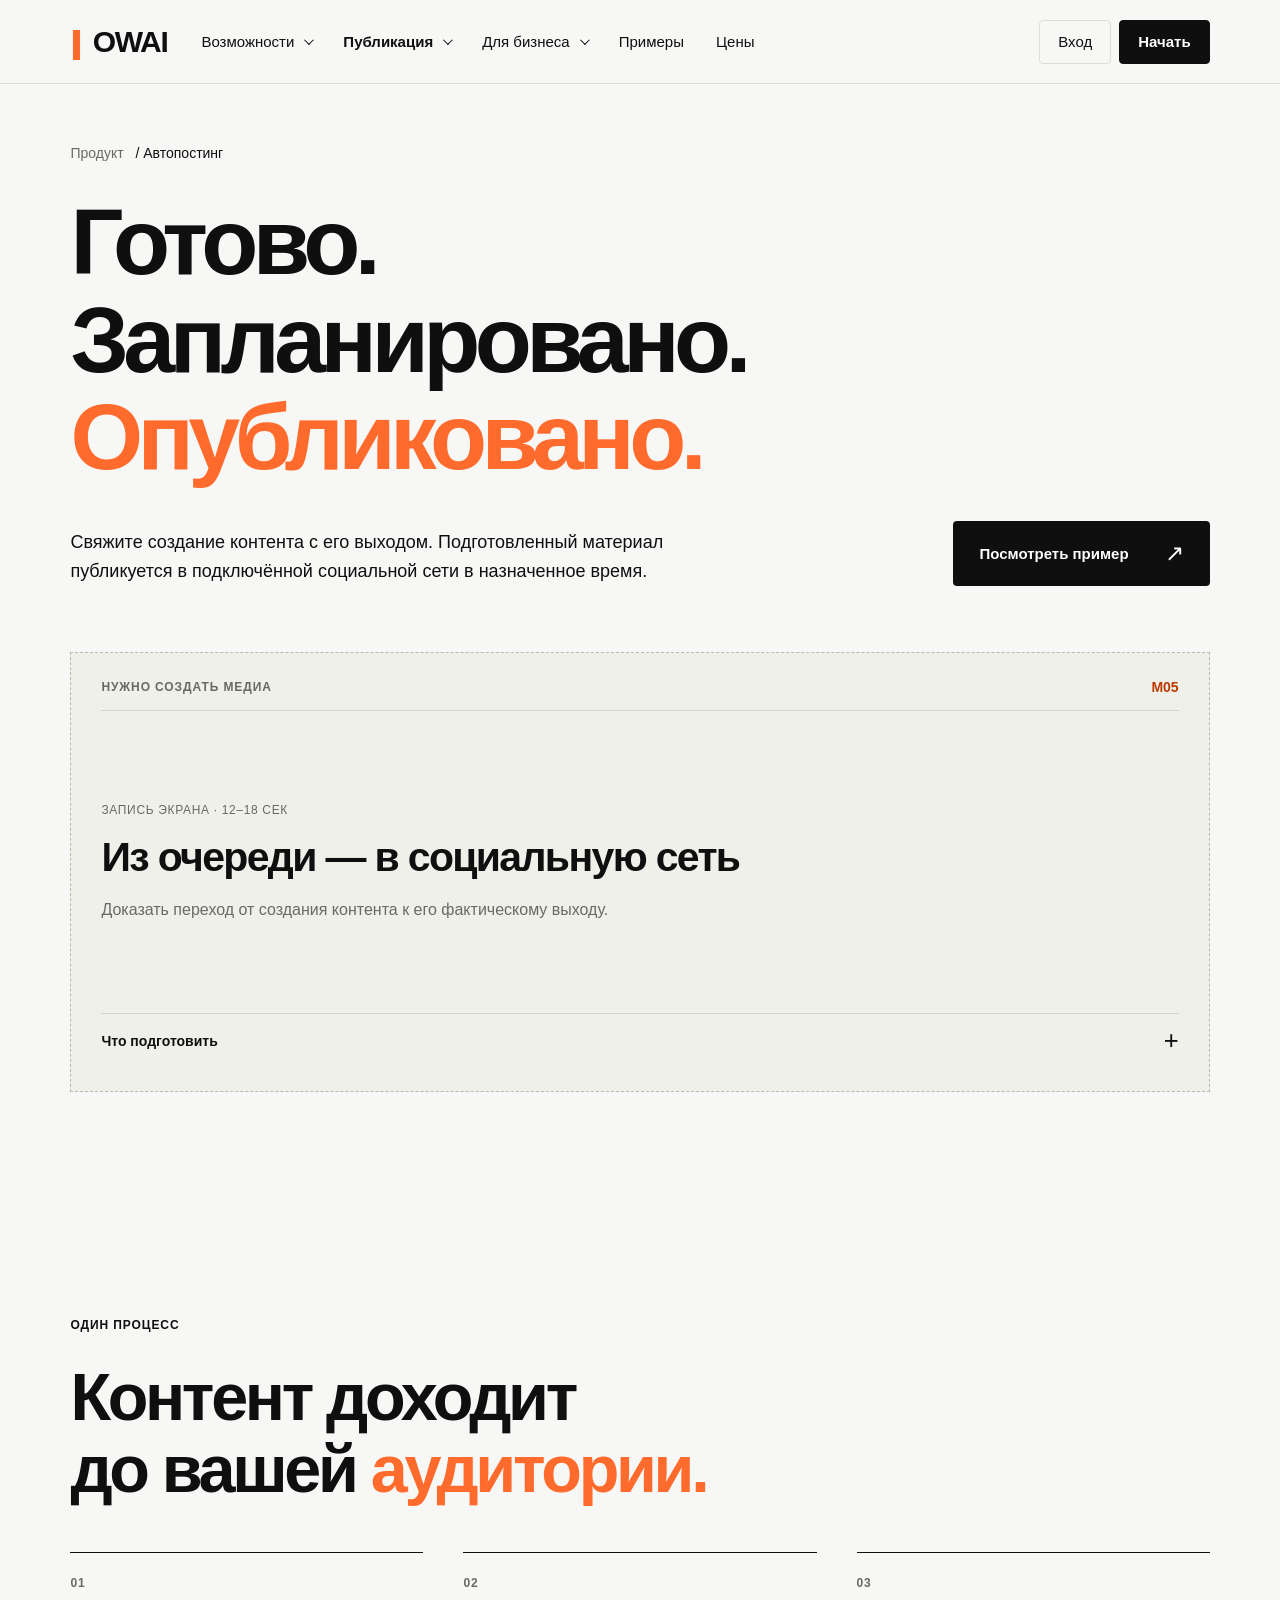
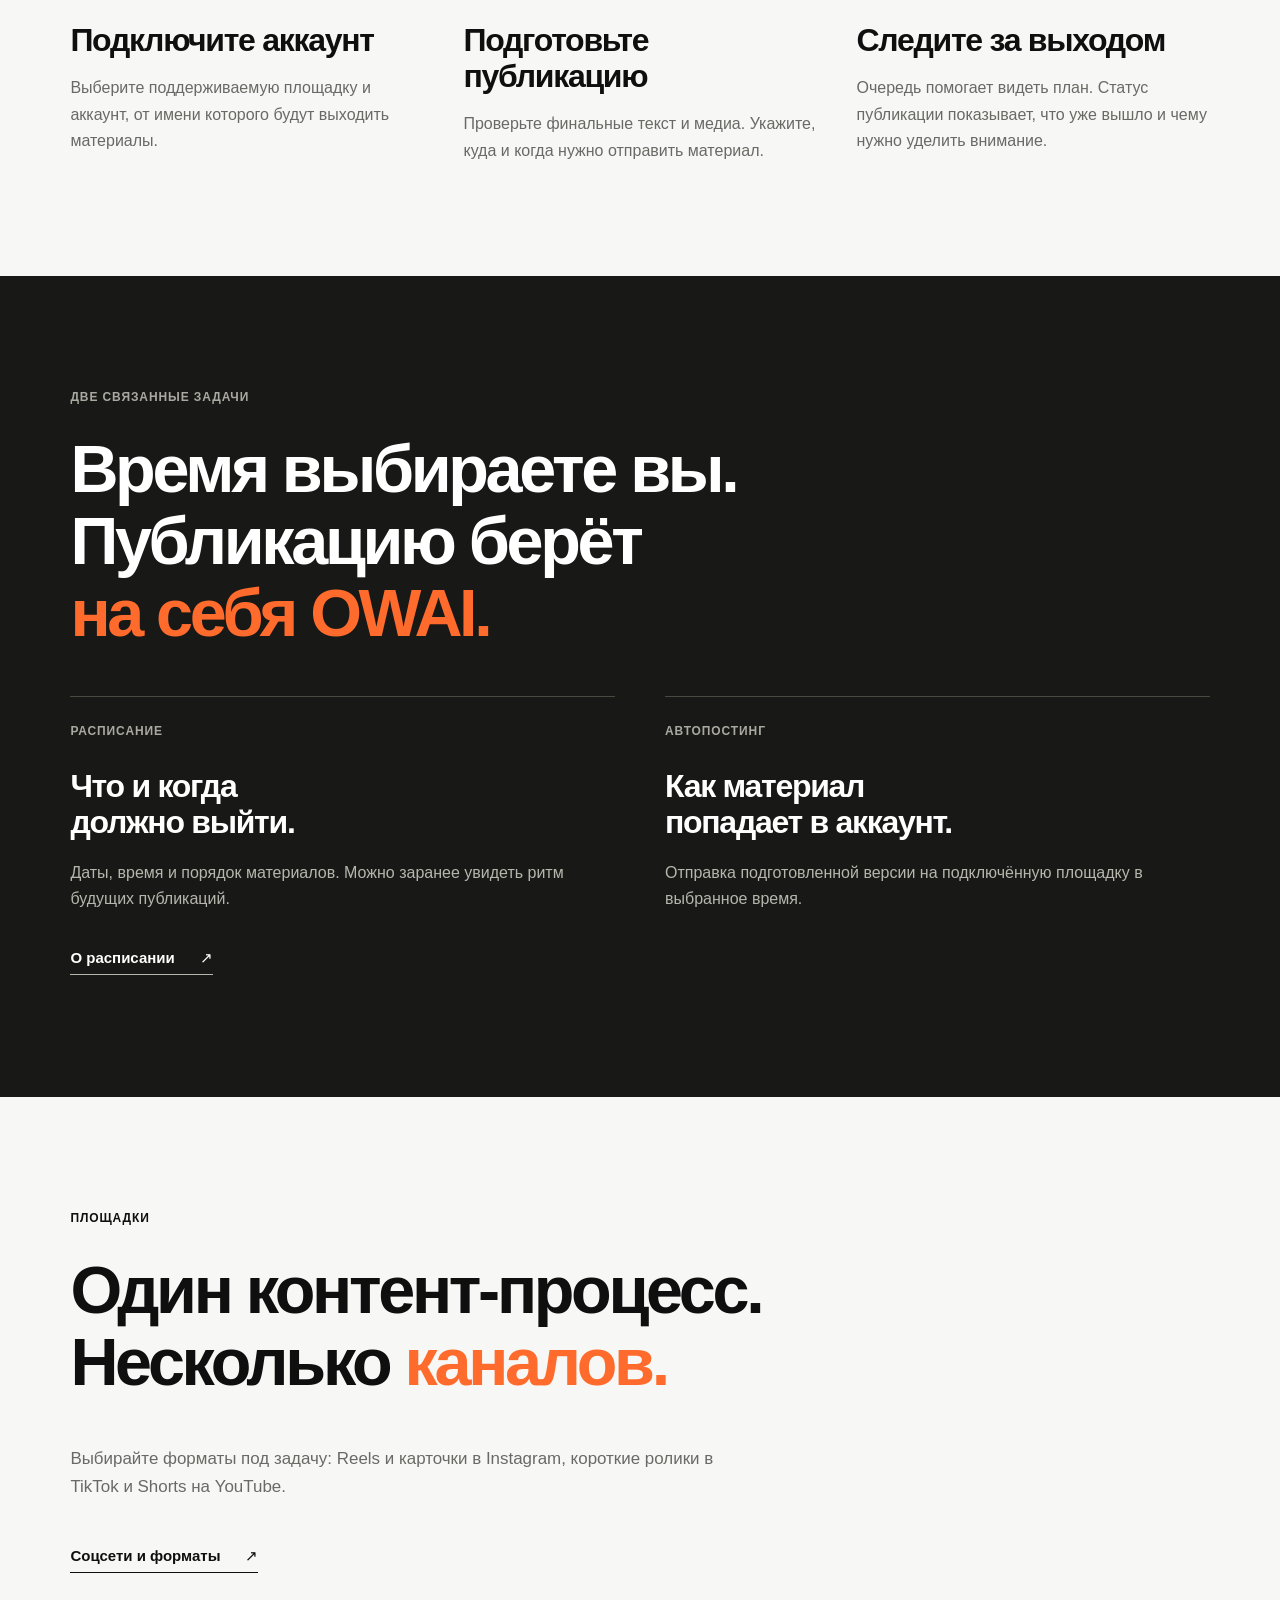
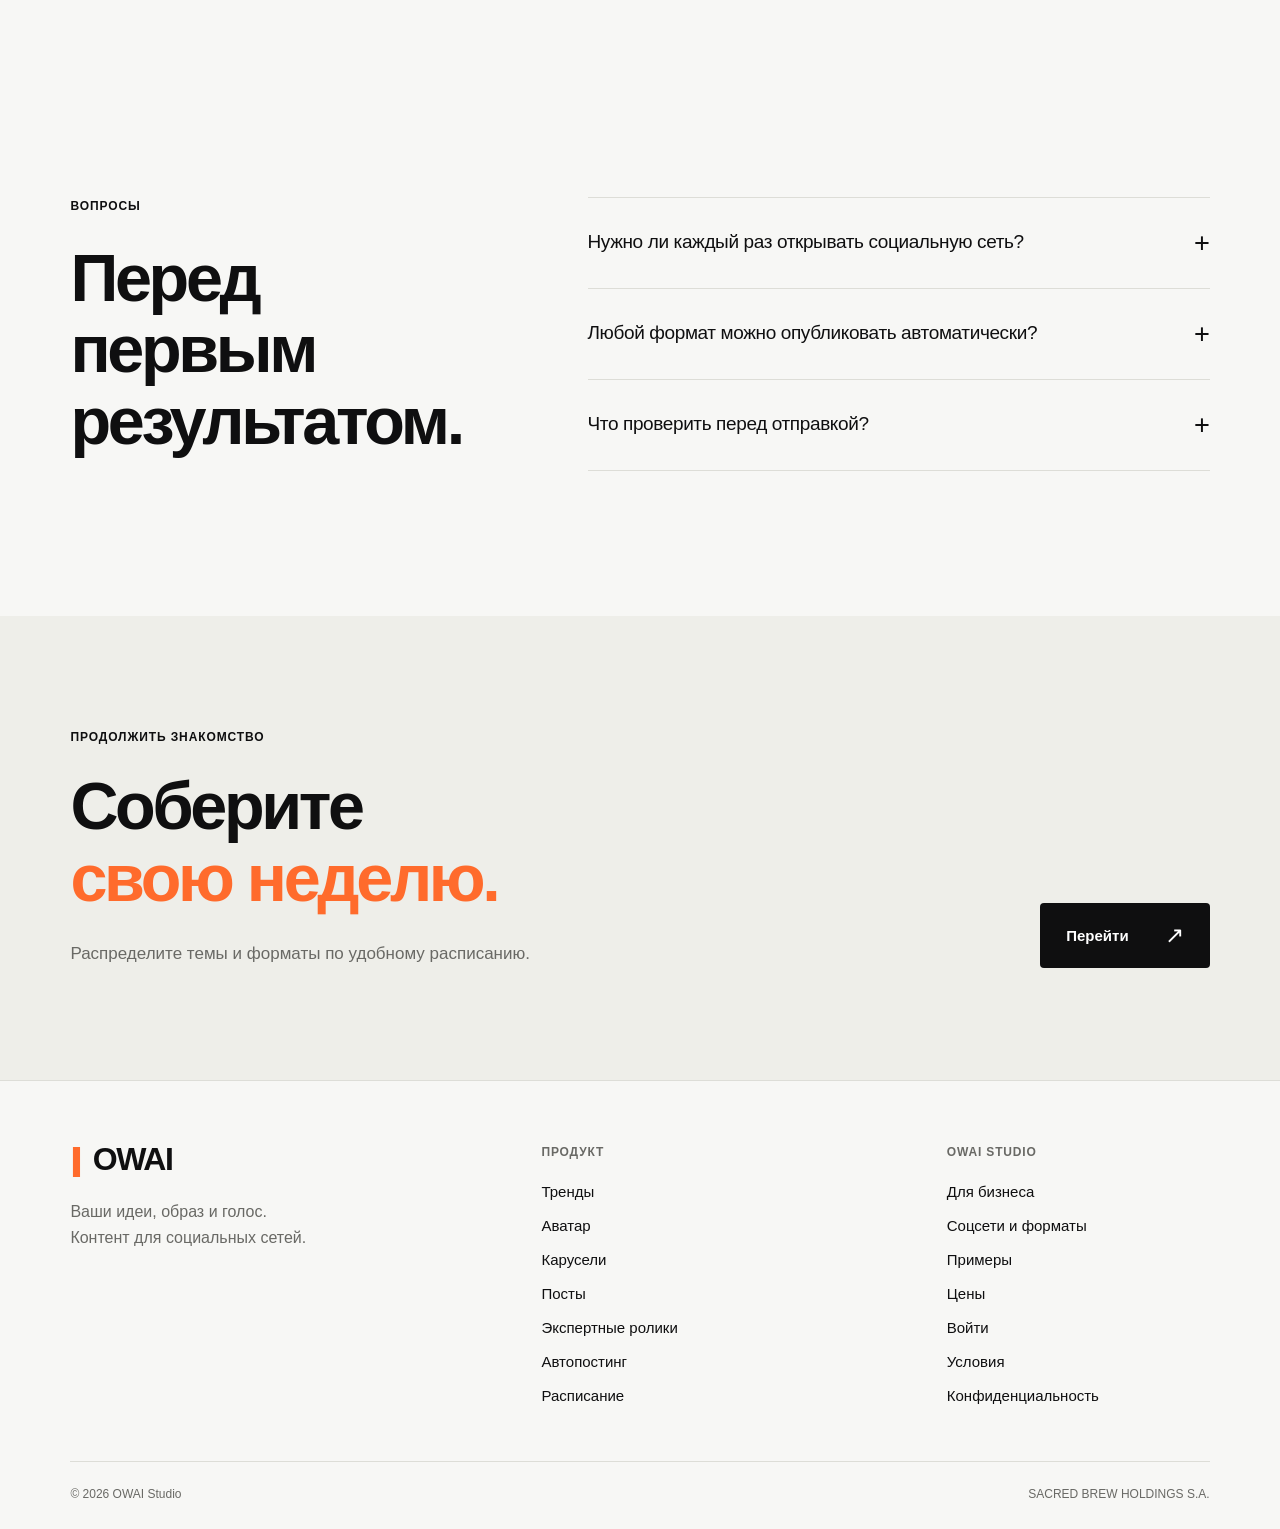
==== commit 9e05d12d: "Apply reference navigation structure across all site pages Group existing pages under Features, Publ" ====
--- a/public/autoposting/index.html
+++ b/public/autoposting/index.html
@@ -1,8 +1,8 @@
-<!doctype html><html lang="ru"><head><meta charset="utf-8"><meta name="viewport" content="width=device-width, initial-scale=1"><meta name="theme-color" content="#f7f7f5"><title>Автопостинг — OWAI Studio</title><meta name="description" content="Публикация подготовленного контента в подключённых социальных сетях по расписанию."><link rel="canonical" href="https://owai.studio/autoposting/"><meta property="og:title" content="Автопостинг — OWAI Studio"><meta property="og:description" content="Публикация подготовленного контента в подключённых социальных сетях по расписанию."><meta property="og:type" content="website"><meta property="og:url" content="https://owai.studio/autoposting/"><link rel="icon" href="../assets/favicon.svg" type="image/svg+xml"><link rel="stylesheet" href="../styles.css"><link rel="stylesheet" href="../product.css"><script src="../common.js" defer></script><script src="../site.js" defer></script></head><body class="product-page"><a class="skip-link" href="#main">Перейти к содержимому</a><header class="header unified-header"><a class="wordmark" href="../" aria-label="OWAI — главная"><span aria-hidden="true">||</span>OWAI</a><button class="menu-toggle" type="button" aria-expanded="false" aria-controls="navigation">Меню <span aria-hidden="true">+</span></button><nav class="navigation unified-nav" id="navigation" aria-label="Главное меню"><div class="product-menu" data-menu="product"><div class="product-menu-label" data-active="true"><a href="../" >Продукт</a><button type="button" data-menu-toggle aria-expanded="false" aria-controls="product-dropdown" aria-label="Разделы: Продукт"><span class="chevron" aria-hidden="true"></span></button></div><div class="product-dropdown" id="product-dropdown" hidden><div class="dropdown-intro"><span class="eyebrow">OWAI STUDIO</span><p>Идея.<br>Характер.<br><em>Публикация.</em></p><a href="../">Обзор раздела <span>↗</span></a></div><div class="dropdown-links"><a href="../trends/" ><span class="menu-number">01</span><span><b>Тренды</b><small>Темы и ракурсы для вашего контента</small></span></a><a href="../avatar/" ><span class="menu-number">02</span><span><b>Аватар</b><small>Карта персонажа и узнаваемый образ</small></span></a><a href="../carousel/" ><span class="menu-number">03</span><span><b>Карусели</b><small>Истории, которые хочется листать</small></span></a><a href="../posts/" ><span class="menu-number">04</span><span><b>Посты</b><small>Картинка с текстом или только текст</small></span></a><a href="../expert-videos/" ><span class="menu-number">05</span><span><b>Экспертные ролики</b><small>Ваши мысли, образ и голос</small></span></a><a href="../autoposting/" aria-current=page><span class="menu-number">06</span><span><b>Автопостинг</b><small>Выход контента в подключённых соцсетях</small></span></a><a href="../scheduled-posts/" ><span class="menu-number">07</span><span><b>Расписание</b><small>Даты, время и очередь публикаций</small></span></a></div></div></div><div class="product-menu" data-menu="business"><div class="product-menu-label" data-active="false"><a href="../b2b/" >Для бизнеса</a><button type="button" data-menu-toggle aria-expanded="false" aria-controls="business-dropdown" aria-label="Разделы: Для бизнеса"><span class="chevron" aria-hidden="true"></span></button></div><div class="product-dropdown" id="business-dropdown" hidden><div class="dropdown-intro"><span class="eyebrow">OWAI STUDIO</span><p>Ваш бренд.<br>В каждом<br><em>кадре.</em></p><a href="../b2b/">Обзор раздела <span>↗</span></a></div><div class="dropdown-links"><a href="../b2b/brand-dna/" ><span class="menu-number">01</span><span><b>ДНК бренда</b><small>Характер, голос и визуальные правила</small></span></a><a href="../b2b/content-topics/" ><span class="menu-number">02</span><span><b>Темы контента</b><small>События, опыт команды и вопросы клиентов</small></span></a><a href="../b2b/data-security/" ><span class="menu-number">03</span><span><b>Безопасность данных</b><small>Согласованные источники и доступы</small></span></a><a href="../b2b/realistic-content/" ><span class="menu-number">04</span><span><b>Реалистичный контент</b><small>Свет, фактура и визуальные детали</small></span></a></div></div></div><a href="../socials/" >Соцсети и форматы</a><a class="nav-cta" href="../#start">Начать <span>↗</span></a></nav></header><main id="main"><section class="p-hero section-pad"><a class="breadcrumbs" href="../">Продукт <span>/ Автопостинг</span></a><h1>Готово.<br>Запланировано.<br><em>Опубликовано.</em></h1><div class="p-hero-bottom"><p>Свяжите создание контента с его выходом. Подготовленный материал публикуется в подключённой социальной сети в назначенное время.</p><a class="button button-dark" href="#example">Посмотреть пример<span aria-hidden="true">↗</span></a></div></section>
+<!doctype html><html lang="ru"><head><meta charset="utf-8"><meta name="viewport" content="width=device-width, initial-scale=1"><meta name="theme-color" content="#f7f7f5"><title>Автопостинг — OWAI Studio</title><meta name="description" content="Публикация подготовленного контента в подключённых социальных сетях по расписанию."><link rel="canonical" href="https://owai.studio/autoposting/"><meta property="og:title" content="Автопостинг — OWAI Studio"><meta property="og:description" content="Публикация подготовленного контента в подключённых социальных сетях по расписанию."><meta property="og:type" content="website"><meta property="og:url" content="https://owai.studio/autoposting/"><link rel="icon" href="../assets/favicon.svg" type="image/svg+xml"><link rel="stylesheet" href="../styles.css"><link rel="stylesheet" href="../product.css?v=20260909-menu1"><script src="../common.js?v=20260909-menu1" defer></script><script src="../site.js" defer></script></head><body class="product-page"><a class="skip-link" href="#main">Перейти к содержимому</a><header class="header unified-header"><a class="wordmark" href="../" aria-label="OWAI — главная"><span aria-hidden="true">||</span>OWAI</a><nav class="navigation unified-nav" id="navigation" aria-label="Главное меню"><div class="product-menu" data-menu="features"><div class="product-menu-label" data-active="false"><button class="menu-category" type="button" data-menu-toggle aria-expanded="false" aria-controls="features-dropdown">Возможности<span class="chevron" aria-hidden="true"></span></button></div><div class="product-dropdown nav-dropdown" id="features-dropdown" hidden><div class="dropdown-links"><a href="../trends/"><span><b>Тренды</b><small>Темы и ракурсы для вашего контента</small></span></a><a href="../avatar/"><span><b>Аватар · карта персонажа</b><small>Карта персонажа и узнаваемый образ</small></span></a><a href="../carousel/"><span><b>Карусели</b><small>Истории, которые хочется листать</small></span></a><a href="../posts/"><span><b>Посты и картинки</b><small>Тексты, подписи и изображения в вашем стиле</small></span></a><a href="../expert-videos/"><span><b>Экспертные ролики</b><small>Ваши мысли, образ и голос</small></span></a></div></div></div><div class="product-menu" data-menu="publishing"><div class="product-menu-label" data-active="true"><button class="menu-category" type="button" data-menu-toggle aria-expanded="false" aria-controls="publishing-dropdown">Публикация<span class="chevron" aria-hidden="true"></span></button></div><div class="product-dropdown nav-dropdown" id="publishing-dropdown" hidden><div class="dropdown-links"><a href="../autoposting/" aria-current="page"><span><b>Автопостинг</b><small>Выход контента в подключённых соцсетях</small></span></a><a href="../scheduled-posts/"><span><b>Отложенные публикации</b><small>Даты, время и очередь публикаций</small></span></a><a href="../socials/"><span><b>Какие соцсети поддерживаем</b><small>Форматы под каждую площадку</small></span></a></div></div></div><div class="product-menu" data-menu="business"><div class="product-menu-label" data-active="false"><button class="menu-category" type="button" data-menu-toggle aria-expanded="false" aria-controls="business-dropdown">Для бизнеса<span class="chevron" aria-hidden="true"></span></button></div><div class="product-dropdown nav-dropdown" id="business-dropdown" hidden><div class="dropdown-links"><a href="../b2b/brand-dna/"><span><b>ДНК бренда</b><small>Характер, голос и визуальные правила</small></span></a><a href="../b2b/content-topics/"><span><b>Темы из операционки</b><small>События, опыт команды и вопросы клиентов</small></span></a><a href="../b2b/data-security/"><span><b>Безопасность данных</b><small>Согласованные источники и доступы</small></span></a><a href="../b2b/realistic-content/"><span><b>Гиперреалистичный контент</b><small>Свет, фактура и визуальные детали</small></span></a></div><a class="dropdown-overview" href="../b2b/">OWAI для бизнеса <span aria-hidden="true">↗</span></a></div></div><a href="../#examples">Примеры</a><a href="../#price">Цены</a></nav><div class="nav-account"><a class="nav-signin" href="https://owai.studio/signin">Вход</a><a class="nav-start" href="https://owai.studio/signup">Начать</a></div><button class="menu-toggle" type="button" aria-expanded="false" aria-controls="navigation" aria-label="Меню"><span class="menu-toggle-label">Меню</span><span aria-hidden="true">+</span></button><noscript><style>.unified-header{height:auto!important;flex-wrap:wrap;padding-top:16px;padding-bottom:16px}.unified-header .unified-nav{display:flex!important;position:static!important;flex-basis:100%;order:3;max-height:none;flex-wrap:wrap;align-items:stretch}.unified-header .product-menu{position:static;flex:1 1 280px}.unified-header .nav-dropdown[hidden]{display:block!important;position:static!important;width:auto;min-width:0;max-height:none;box-shadow:none;border:0}.unified-header .menu-category{pointer-events:none}.unified-header .menu-category .chevron,.unified-header .menu-toggle{display:none!important}</style></noscript></header><main id="main"><section class="p-hero section-pad"><a class="breadcrumbs" href="../">Продукт <span>/ Автопостинг</span></a><h1>Готово.<br>Запланировано.<br><em>Опубликовано.</em></h1><div class="p-hero-bottom"><p>Свяжите создание контента с его выходом. Подготовленный материал публикуется в подключённой социальной сети в назначенное время.</p><a class="button button-dark" href="#example">Посмотреть пример<span aria-hidden="true">↗</span></a></div></section>
  <section class="section-pad media-first" id="example"><figure class="media-brief " id="media-m05" data-media-id="M05"><div class="brief-top"><span>НУЖНО СОЗДАТЬ МЕДИА</span><b>M05</b></div><div class="brief-center"><span class="brief-kind">ЗАПИСЬ ЭКРАНА · 12–18 СЕК</span><h3>Из очереди — в социальную сеть</h3><p>Доказать переход от создания контента к его фактическому выходу.</p></div><details class="brief-details"><summary>Что подготовить <span>+</span></summary><dl><dt>Сцена</dt><dd>Настоящая публикация в OWAI: выбранный подключённый аккаунт, финальная версия материала, запланированное время. Затем — реальный вышедший пост и его статус в кабинете. Личные данные скрыть. Показывать только работающие подключения.</dd><dt>Ощущение</dt><dd>Облегчение: «не нужно снова вспоминать и публиковать вручную».</dd><dt>Формат</dt><dd>16:9 / 4:5. Светлый фон, чёрная типографика, оранжевый акцент OWAI. Мелкий текст интерфейса показывать крупным планом.</dd></dl></details></figure></section>
  <section class="section-pad"><div class="section-heading"><span class="eyebrow">ОДИН ПРОЦЕСС</span><h2>Контент доходит<br>до вашей <em>аудитории.</em></h2></div><div class="three-points"><article><span class="index">01</span><h3>Подключите аккаунт</h3><p>Выберите поддерживаемую площадку и аккаунт, от имени которого будут выходить материалы.</p></article><article><span class="index">02</span><h3>Подготовьте публикацию</h3><p>Проверьте финальные текст и медиа. Укажите, куда и когда нужно отправить материал.</p></article><article><span class="index">03</span><h3>Следите за выходом</h3><p>Очередь помогает видеть план. Статус публикации показывает, что уже вышло и чему нужно уделить внимание.</p></article></div></section>
  <section class="section-pad publishing-section"><div class="section-heading"><span class="eyebrow">ДВЕ СВЯЗАННЫЕ ЗАДАЧИ</span><h2>Время выбираете вы.<br>Публикацию берёт<br><em>на себя OWAI.</em></h2></div><div class="comparison-pair"><article><span class="eyebrow">РАСПИСАНИЕ</span><h3>Что и когда<br>должно выйти.</h3><p>Даты, время и порядок материалов. Можно заранее увидеть ритм будущих публикаций.</p><a class="text-link" href="../scheduled-posts/">О расписании <span>↗</span></a></article><article><span class="eyebrow">АВТОПОСТИНГ</span><h3>Как материал<br>попадает в аккаунт.</h3><p>Отправка подготовленной версии на подключённую площадку в выбранное время.</p></article></div></section>
  <section class="section-pad networks-teaser"><div class="section-heading"><span class="eyebrow">ПЛОЩАДКИ</span><h2>Один контент-процесс.<br>Несколько <em>каналов.</em></h2></div><p class="section-intro">Выбирайте форматы под задачу: Reels и карточки в Instagram, короткие ролики в TikTok и Shorts на YouTube.</p><a class="text-link" href="../socials/">Соцсети и форматы <span>↗</span></a></section>
  <section class="p-faq section-pad"><div class="section-heading"><span class="eyebrow">ВОПРОСЫ</span><h2>Перед первым<br>результатом.</h2></div><div class="p-faq-list"><details><summary>Нужно ли каждый раз открывать социальную сеть?<span>+</span></summary><p>Автопостинг предназначен для выхода подготовленного материала без ручной загрузки в момент публикации. Сначала нужно подключить аккаунт и настроить очередь.</p></details><details><summary>Любой формат можно опубликовать автоматически?<span>+</span></summary><p>Доступные варианты зависят от площадки, типа аккаунта и подключения. Перед планированием проверьте нужный формат для своего аккаунта.</p></details><details><summary>Что проверить перед отправкой?<span>+</span></summary><p>Аккаунт, финальную версию материала, дату, время и часовой пояс. После выхода полезно проверить статус и саму публикацию.</p></details></div></section>
  <section class="next-page section-pad"><div><span class="eyebrow">ПРОДОЛЖИТЬ ЗНАКОМСТВО</span><h2>Соберите<br><em>свою неделю.</em></h2><p>Распределите темы и форматы по удобному расписанию.</p></div><a class="button button-dark" href="../scheduled-posts/">Перейти<span aria-hidden="true">↗</span></a></section>
- </main><footer class="site-footer"><div class="footer-brand"><a class="wordmark" href="../"><span aria-hidden="true">||</span>OWAI</a><p>Ваши идеи, образ и голос.<br>Контент для социальных сетей.</p></div><div class="footer-product"><span class="eyebrow">ПРОДУКТ</span><a href="../trends/">Тренды</a><a href="../avatar/">Аватар</a><a href="../carousel/">Карусели</a><a href="../posts/">Посты</a><a href="../expert-videos/">Экспертные ролики</a><a href="../autoposting/">Автопостинг</a><a href="../scheduled-posts/">Расписание</a></div><div class="footer-more"><span class="eyebrow">OWAI STUDIO</span><a href="../b2b/">Для бизнеса</a><a href="../socials/">Соцсети и форматы</a><a href="../#examples">Примеры</a><a href="../#price">Цены</a><a href="https://owai.studio/signin">Войти</a><a href="https://owai.studio/terms">Условия</a><a href="https://owai.studio/privacy">Конфиденциальность</a></div><div class="footer-base"><span>© 2026 OWAI Studio</span><span>SACRED BREW HOLDINGS S.A.</span></div></footer><dialog id="gallery-dialog" aria-label="Просмотр слайда"><div class="dialog-top"><span id="dialog-caption"></span><button id="dialog-close" type="button" aria-label="Закрыть просмотр">✕</button></div><div class="dialog-media"><img id="dialog-image" alt=""></div><div class="dialog-bottom"><button id="dialog-prev" type="button" aria-label="Предыдущий слайд">←</button><span>Листайте стрелками или свайпом</span><button id="dialog-next" type="button" aria-label="Следующий слайд">→</button></div></dialog><noscript><style>.series-panel[hidden]{display:block!important;margin-top:44px}.series-tabs,.carousel-controls,.motion-toggle,.menu-toggle,[data-menu-toggle]{display:none!important}.unified-nav{display:flex!important}.product-dropdown[hidden]{display:block!important;position:static;box-shadow:none}.dropdown-intro{display:none}.product-menu{position:static}.header{position:relative;height:auto;align-items:start;padding-top:20px;padding-bottom:20px}.unified-nav{flex-wrap:wrap}</style></noscript></body></html>+ </main><footer class="site-footer"><div class="footer-brand"><a class="wordmark" href="../"><span aria-hidden="true">||</span>OWAI</a><p>Ваши идеи, образ и голос.<br>Контент для социальных сетей.</p></div><div class="footer-product"><span class="eyebrow">ПРОДУКТ</span><a href="../trends/">Тренды</a><a href="../avatar/">Аватар</a><a href="../carousel/">Карусели</a><a href="../posts/">Посты</a><a href="../expert-videos/">Экспертные ролики</a><a href="../autoposting/">Автопостинг</a><a href="../scheduled-posts/">Расписание</a></div><div class="footer-more"><span class="eyebrow">OWAI STUDIO</span><a href="../b2b/">Для бизнеса</a><a href="../socials/">Соцсети и форматы</a><a href="../#examples">Примеры</a><a href="../#price">Цены</a><a href="https://owai.studio/signin">Войти</a><a href="https://owai.studio/terms">Условия</a><a href="https://owai.studio/privacy">Конфиденциальность</a></div><div class="footer-base"><span>© 2026 OWAI Studio</span><span>SACRED BREW HOLDINGS S.A.</span></div></footer><dialog id="gallery-dialog" aria-label="Просмотр слайда"><div class="dialog-top"><span id="dialog-caption"></span><button id="dialog-close" type="button" aria-label="Закрыть просмотр">✕</button></div><div class="dialog-media"><img id="dialog-image" alt=""></div><div class="dialog-bottom"><button id="dialog-prev" type="button" aria-label="Предыдущий слайд">←</button><span>Листайте стрелками или свайпом</span><button id="dialog-next" type="button" aria-label="Следующий слайд">→</button></div></dialog><noscript><style>.series-panel[hidden]{display:block!important;margin-top:44px}.series-tabs,.carousel-controls,.motion-toggle,.menu-toggle{display:none!important}.unified-nav{display:flex!important}.product-dropdown[hidden]{display:block!important;position:static;box-shadow:none}.dropdown-intro{display:none}.product-menu{position:static}.header{position:relative;height:auto;align-items:start;padding-top:20px;padding-bottom:20px}.unified-nav{flex-wrap:wrap}</style></noscript></body></html>
--- a/public/product.css
+++ b/public/product.css
@@ -24,19 +24,66 @@
 
 .product-page h1,.product-page h2,.product-page h3,.dropdown-links b,.site-footer a{overflow-wrap:anywhere}
 
+/* Native hero players: poster remains visible until a video frame is playing. */
+.inline-player{position:relative;overflow:hidden;background:#111;min-width:0}
+.inline-player [hidden]{display:none!important}
+.inline-player>.inline-poster,.inline-player>video{position:absolute;inset:0;width:100%;height:100%;object-fit:cover;object-position:center;pointer-events:none}
+.inline-player>.inline-poster{z-index:0}
+.inline-player>video{z-index:1;opacity:0}
+.inline-player.has-frame>video{opacity:1}
+.inline-video-toggle{position:absolute;z-index:4;top:16px;right:16px;max-width:calc(100% - 32px);min-height:44px;padding:10px 14px;border:1px solid #fff6;border-radius:3px;background:#171717e8;color:#fff;font:inherit;font-size:.875rem;line-height:1.4;cursor:pointer}
+.inline-video-toggle:focus-visible{outline:2px solid #ff6b2c;outline-offset:3px}
+.inline-video-status{position:absolute;z-index:4;top:80px;left:16px;right:16px;padding:10px 14px;background:#171717e8;color:#fff;font-size:.875rem;line-height:1.4}
+.stage-main>.inline-player{height:auto;min-height:0;aspect-ratio:16 / 9;width:100%}
+.stage-person>.inline-player{height:100%;width:100%}
+.stage-person>figcaption{z-index:3}
+.home-stage:has(.inline-player){align-items:stretch}
+.home-stage .stage-main:has(.inline-player){display:flex}
+.home-stage:has(.inline-player) .stage-person{height:auto;min-height:0;align-self:stretch}
+@media(max-width:800px){.home-stage:has(.inline-player) .stage-person{height:240px}}
+@media(max-width:540px){.inline-video-toggle{top:10px;right:10px;max-width:calc(100% - 20px);padding:8px 10px;font-size:.75rem}}
 
-/* --- Vimeo slots (autoplay when fully visible, preloaded ahead of time) --- */
-.vplayer{position:relative;overflow:hidden;background:#1a1a17;container-type:size}
-.vplayer::after{content:"";position:absolute;inset:0;z-index:2;pointer-events:auto}
-.vplayer .vp-frame{position:absolute;inset:0;z-index:1}
-.vplayer iframe{position:absolute;top:50%;left:50%;transform:translate(-50%,-50%);width:100%;height:100%;border:0;z-index:1;pointer-events:none}
-.vplayer[data-cover="1"] iframe{width:max(100cqw,100cqh * 9 / 16);height:max(100cqh,100cqw * 16 / 9)}
-.stage-main>.vplayer{height:auto;min-height:0;aspect-ratio:16 / 9}
-.stage-person>.vplayer{position:relative;height:100%;width:100%;min-width:0}
-.stage-person>figcaption{z-index:3}
-.home-stage:has(.vplayer){align-items:stretch}
-.home-stage .stage-main:has(.vplayer){display:flex}
-.home-stage .stage-main>.vplayer{width:100%}
-.home-stage:has(.vplayer) .stage-person{height:auto;min-height:0;align-self:stretch}
-@media (max-width:800px){.home-stage:has(.vplayer) .stage-person{height:240px}}
-
+/* Shared navigation: structure from the supplied light-site reference. */
+.unified-header{gap:24px}
+.unified-nav{position:static;display:flex;flex:1;flex-direction:row;align-items:center;gap:12px;margin:0;padding:0;border:0;overflow:visible}
+.unified-header .product-menu{position:relative;width:auto}
+.product-menu-label>.menu-category{display:flex;align-items:center;justify-content:space-between;gap:10px;width:auto;height:auto;min-height:44px;padding:12px 10px;border:0;font:inherit;font-size:.9375rem;line-height:1.3;white-space:nowrap}
+.product-menu-label[data-active=true]>.menu-category{font-weight:600}
+.product-menu-label>.menu-category[aria-expanded=true]{background:#eaeae4}
+.unified-nav>a{padding:12px 10px;line-height:1.3}
+.nav-dropdown{display:block;left:0;right:auto;top:calc(100% + 8px);width:370px;max-width:calc(100vw - 2 * var(--side));max-height:calc(100dvh - 110px);padding:8px;gap:0;border-radius:4px}
+.nav-dropdown .dropdown-links{display:grid;grid-template-columns:minmax(0,1fr);gap:0;padding:0;border:0}
+.nav-dropdown .dropdown-links>a{padding:13px 14px}
+.nav-dropdown .dropdown-links b{font-size:1rem}
+.nav-dropdown .dropdown-links small{font-size:.875rem}
+.dropdown-overview{display:flex;align-items:center;justify-content:space-between;gap:16px;padding:16px 14px 12px;margin-top:5px;border-top:1px solid var(--line);font-size:.875rem;line-height:1.4}
+.dropdown-overview:hover,.dropdown-overview[aria-current=page]{color:#bd3f09}
+.nav-account{display:flex;align-items:center;gap:8px;flex:none;margin-left:auto}
+.nav-account>a{display:inline-flex;align-items:center;justify-content:center;min-height:44px;padding:11px 18px;font-size:.9375rem;line-height:1.3;white-space:nowrap;border:1px solid var(--line);border-radius:4px}
+.nav-account .nav-signin:hover{border-color:var(--ink)}
+.nav-account .nav-start{color:white;background:var(--ink);border-color:var(--ink);font-weight:600}
+.nav-account .nav-start:hover{background:#30302c}
+.unified-header .menu-toggle{display:none}
+@media(max-width:1180px){
+  .unified-header{height:72px;gap:20px}
+  .unified-header .menu-toggle{display:flex;flex:none;align-items:center;gap:12px;min-height:44px;margin:0;padding:8px 0 8px 8px;background:none}
+  .unified-header .menu-toggle>.menu-toggle-label{font-size:.875rem;transform:none}
+  .unified-nav{display:none;position:absolute;top:100%;left:0;right:0;flex:none;flex-direction:column;align-items:stretch;gap:0;margin:0;padding:15px var(--side) 28px;border-bottom:1px solid var(--line);background:var(--paper);max-height:calc(100dvh - 72px);overflow-y:auto;overscroll-behavior:contain}
+  .unified-nav.open{display:flex}
+  .unified-header .product-menu{position:static;width:100%}
+  .product-menu-label>.menu-category{width:100%;min-height:56px;padding:16px 0;font-size:1rem;text-align:left}
+  .product-menu-label>.menu-category:hover,.product-menu-label>.menu-category[aria-expanded=true]{background:transparent}
+  .unified-nav>a{padding:18px 0;font-size:1rem}
+  .nav-dropdown{position:static;width:100%;max-width:none;max-height:none;padding:0 0 12px 10px;border:0;border-left:1px solid var(--line);border-radius:0;box-shadow:none;background:transparent;overflow:visible}
+  .nav-dropdown .dropdown-links>a{padding:13px 12px}
+  .dropdown-overview{padding:16px 12px 8px}
+}
+@media(max-width:540px){
+  .unified-header{gap:8px;padding-left:16px;padding-right:16px}
+  .unified-header .wordmark{font-size:24px;gap:10px}
+  .nav-account{gap:6px}
+  .nav-account>a{padding:10px;font-size:.875rem}
+  .nav-account .nav-signin{padding-left:6px;padding-right:6px;border-color:transparent}
+  .unified-header .menu-toggle{justify-content:center;min-width:36px;padding:6px}
+  .unified-header .menu-toggle-label{display:none}
+}
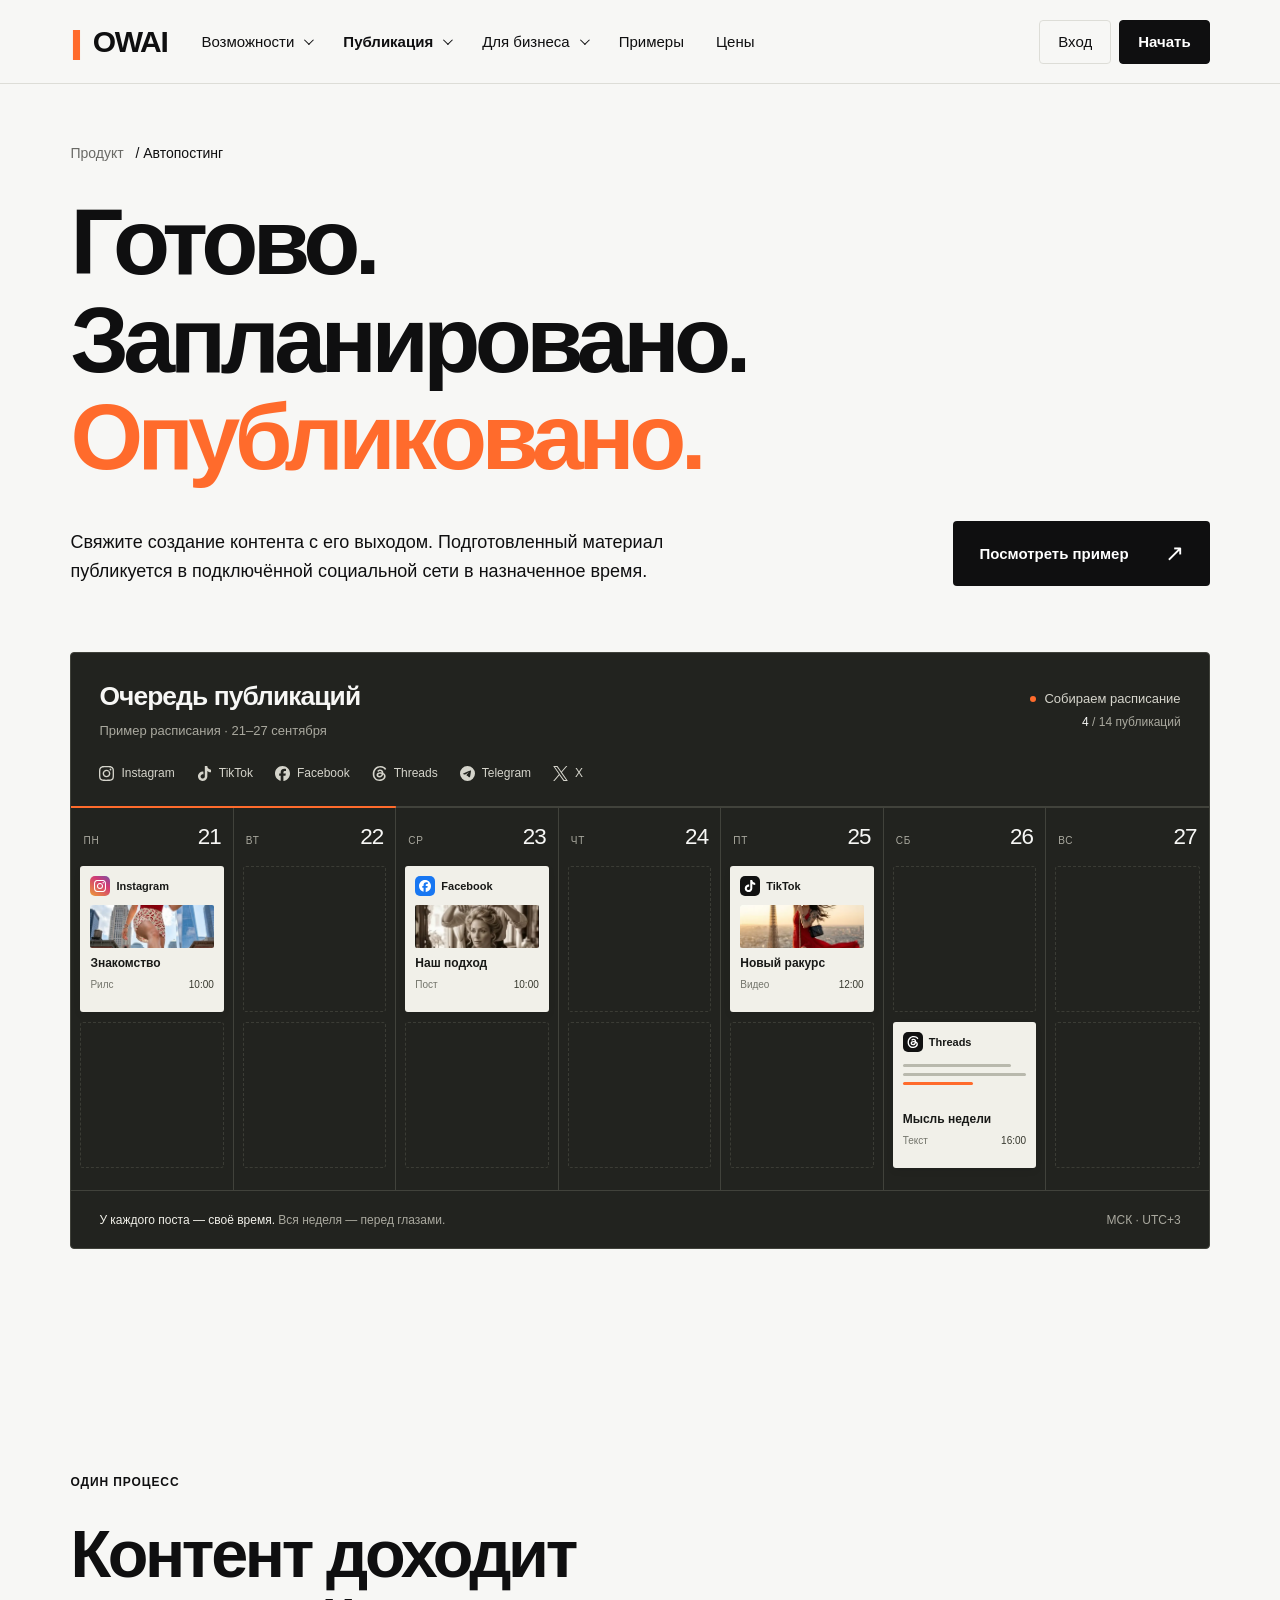
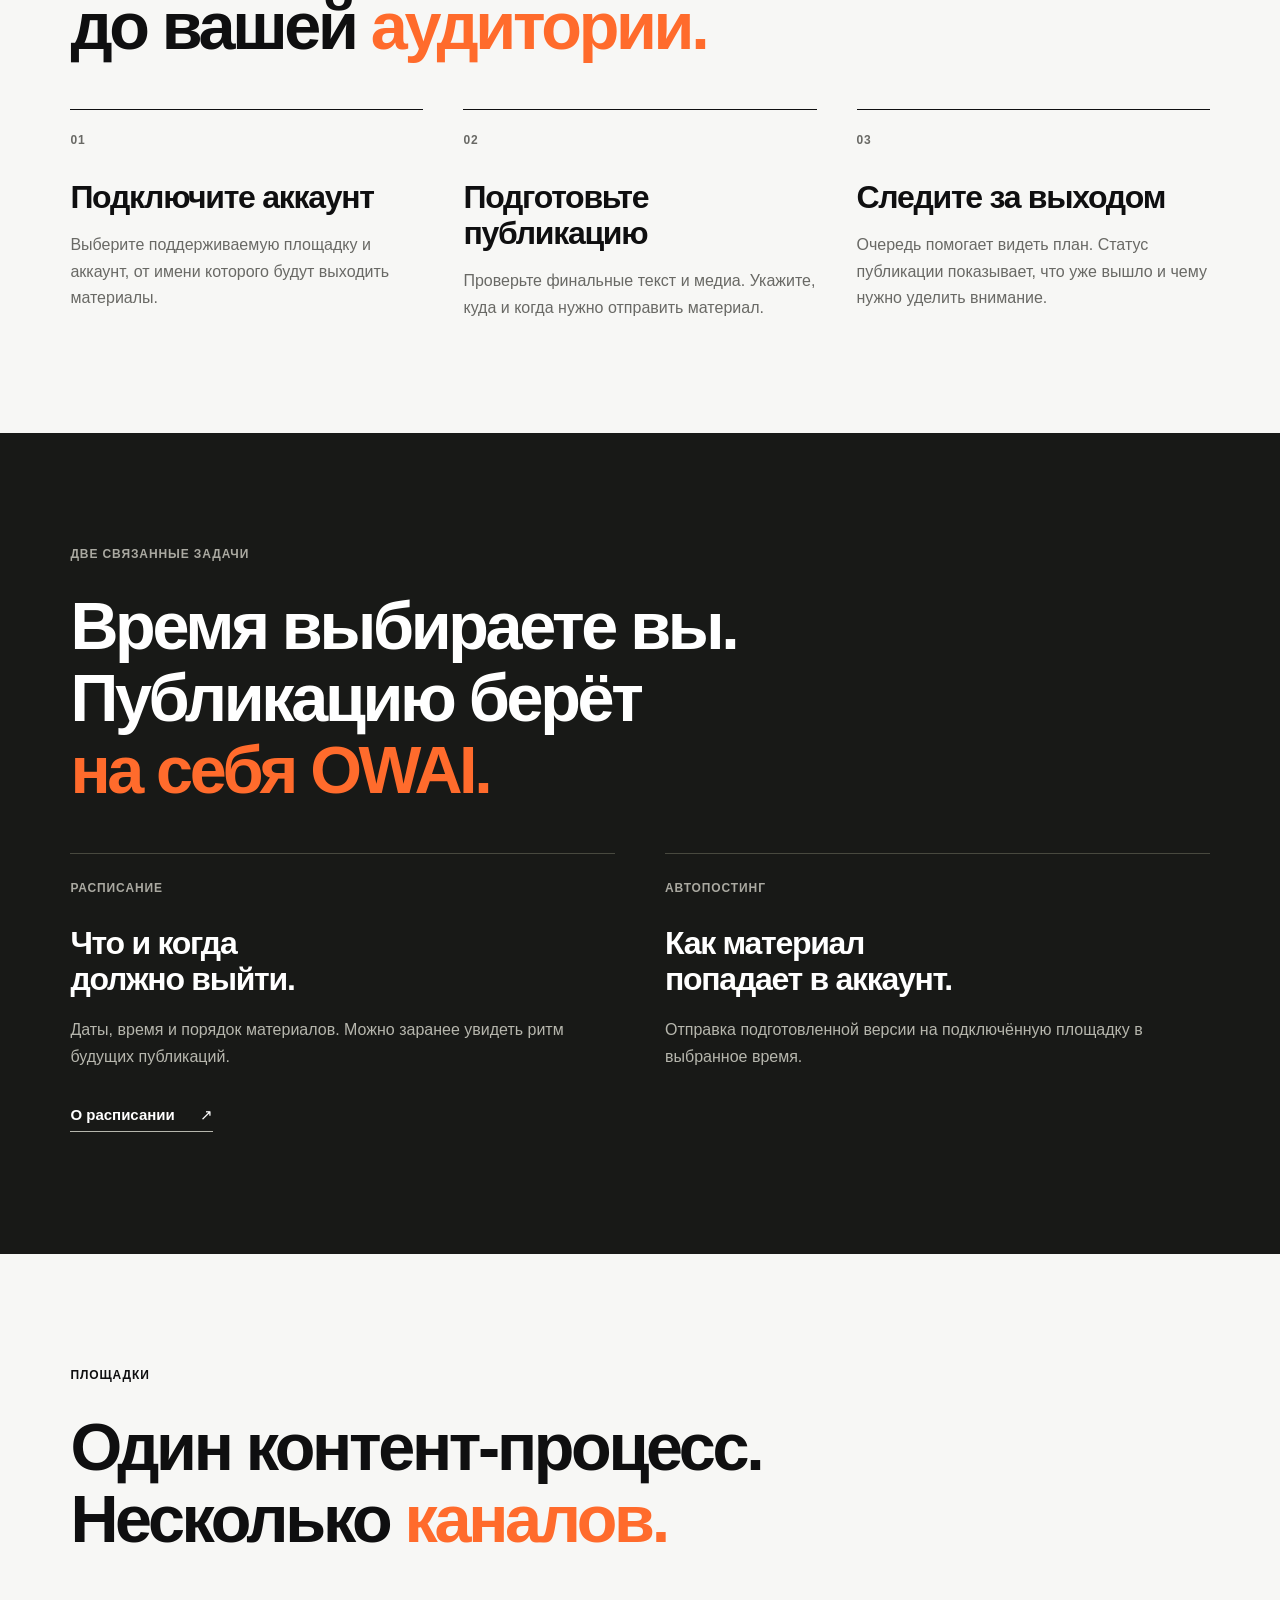
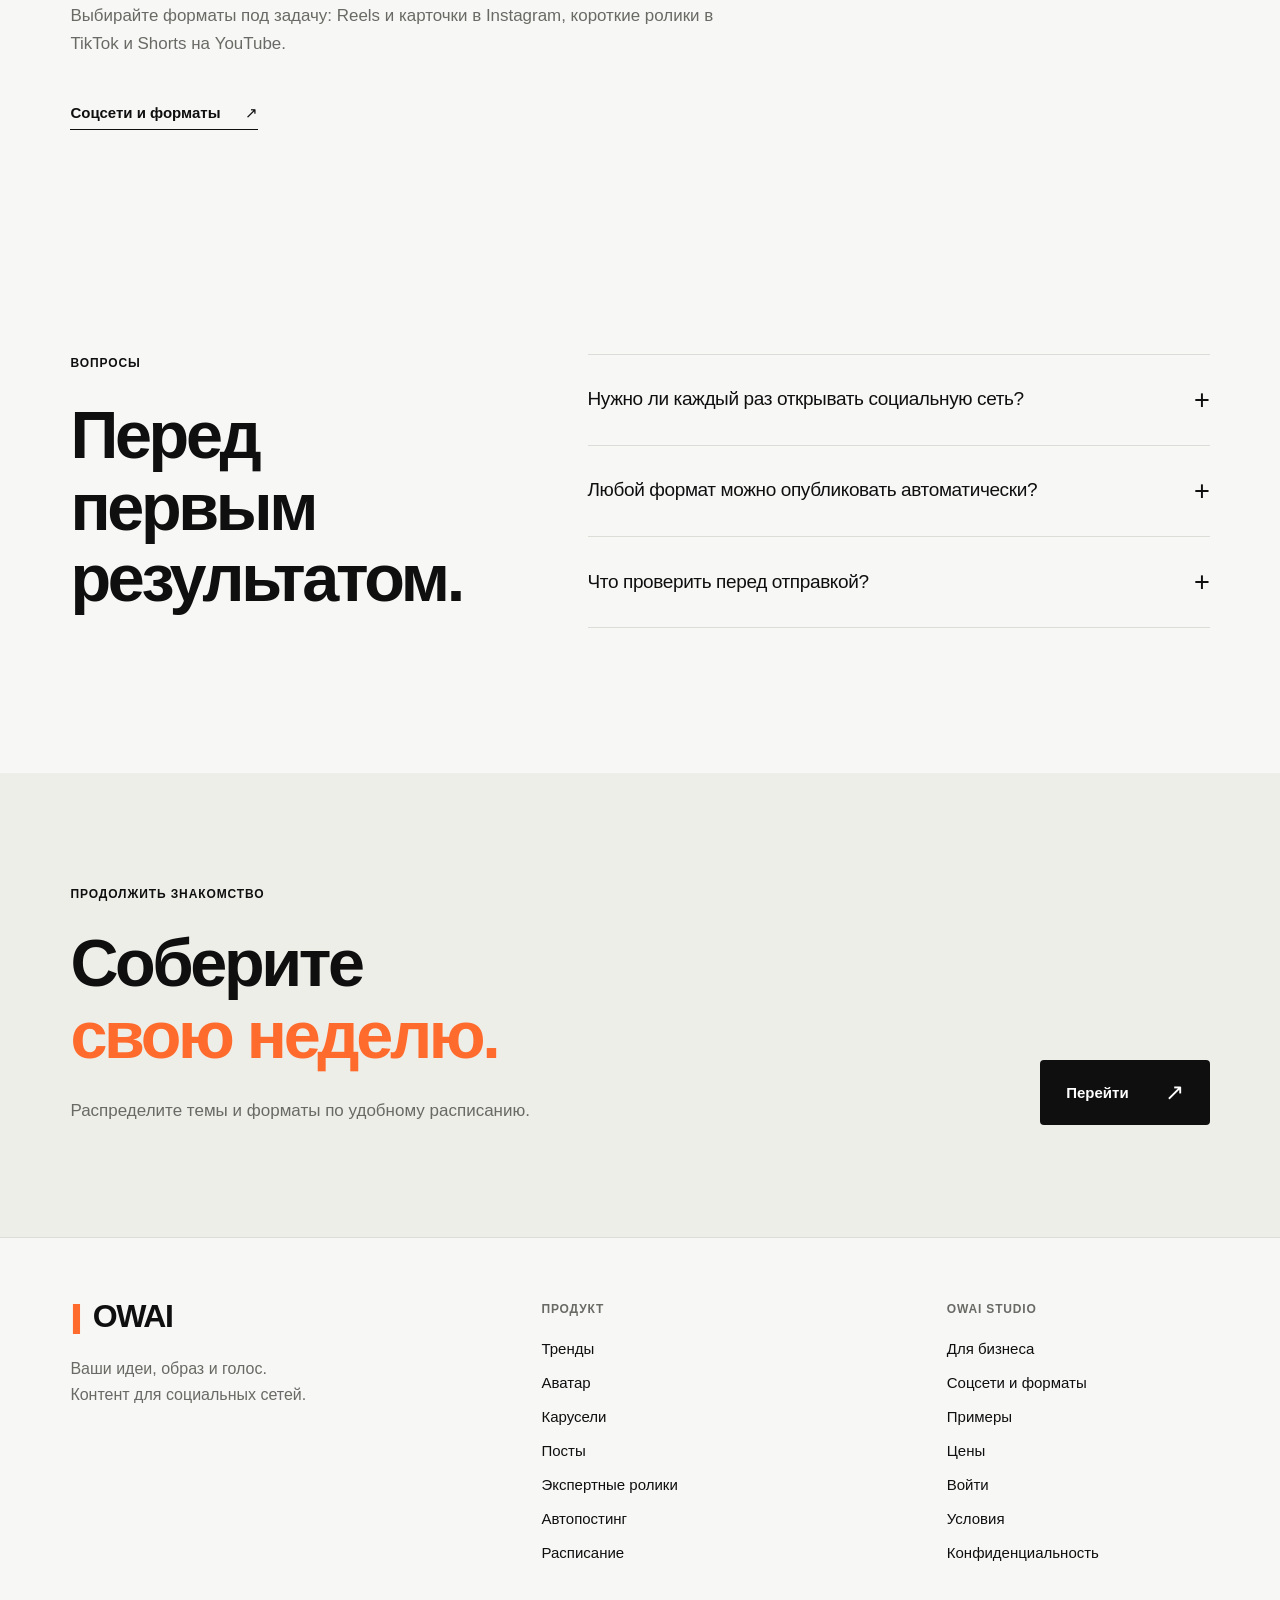
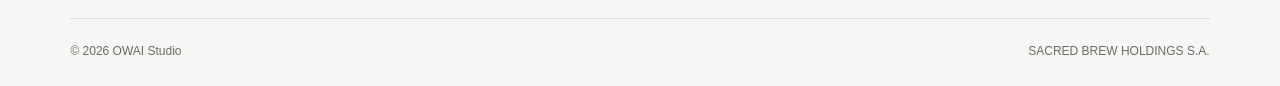
==== commit 50f72fb3: "Add files via upload" ====
--- a/public/autoposting/index.html
+++ b/public/autoposting/index.html
@@ -1,5 +1,69 @@
-<!doctype html><html lang="ru"><head><meta charset="utf-8"><meta name="viewport" content="width=device-width, initial-scale=1"><meta name="theme-color" content="#f7f7f5"><title>Автопостинг — OWAI Studio</title><meta name="description" content="Публикация подготовленного контента в подключённых социальных сетях по расписанию."><link rel="canonical" href="https://owai.studio/autoposting/"><meta property="og:title" content="Автопостинг — OWAI Studio"><meta property="og:description" content="Публикация подготовленного контента в подключённых социальных сетях по расписанию."><meta property="og:type" content="website"><meta property="og:url" content="https://owai.studio/autoposting/"><link rel="icon" href="../assets/favicon.svg" type="image/svg+xml"><link rel="stylesheet" href="../styles.css"><link rel="stylesheet" href="../product.css?v=20260909-menu1"><script src="../common.js?v=20260909-menu1" defer></script><script src="../site.js" defer></script></head><body class="product-page"><a class="skip-link" href="#main">Перейти к содержимому</a><header class="header unified-header"><a class="wordmark" href="../" aria-label="OWAI — главная"><span aria-hidden="true">||</span>OWAI</a><nav class="navigation unified-nav" id="navigation" aria-label="Главное меню"><div class="product-menu" data-menu="features"><div class="product-menu-label" data-active="false"><button class="menu-category" type="button" data-menu-toggle aria-expanded="false" aria-controls="features-dropdown">Возможности<span class="chevron" aria-hidden="true"></span></button></div><div class="product-dropdown nav-dropdown" id="features-dropdown" hidden><div class="dropdown-links"><a href="../trends/"><span><b>Тренды</b><small>Темы и ракурсы для вашего контента</small></span></a><a href="../avatar/"><span><b>Аватар · карта персонажа</b><small>Карта персонажа и узнаваемый образ</small></span></a><a href="../carousel/"><span><b>Карусели</b><small>Истории, которые хочется листать</small></span></a><a href="../posts/"><span><b>Посты и картинки</b><small>Тексты, подписи и изображения в вашем стиле</small></span></a><a href="../expert-videos/"><span><b>Экспертные ролики</b><small>Ваши мысли, образ и голос</small></span></a></div></div></div><div class="product-menu" data-menu="publishing"><div class="product-menu-label" data-active="true"><button class="menu-category" type="button" data-menu-toggle aria-expanded="false" aria-controls="publishing-dropdown">Публикация<span class="chevron" aria-hidden="true"></span></button></div><div class="product-dropdown nav-dropdown" id="publishing-dropdown" hidden><div class="dropdown-links"><a href="../autoposting/" aria-current="page"><span><b>Автопостинг</b><small>Выход контента в подключённых соцсетях</small></span></a><a href="../scheduled-posts/"><span><b>Отложенные публикации</b><small>Даты, время и очередь публикаций</small></span></a><a href="../socials/"><span><b>Какие соцсети поддерживаем</b><small>Форматы под каждую площадку</small></span></a></div></div></div><div class="product-menu" data-menu="business"><div class="product-menu-label" data-active="false"><button class="menu-category" type="button" data-menu-toggle aria-expanded="false" aria-controls="business-dropdown">Для бизнеса<span class="chevron" aria-hidden="true"></span></button></div><div class="product-dropdown nav-dropdown" id="business-dropdown" hidden><div class="dropdown-links"><a href="../b2b/brand-dna/"><span><b>ДНК бренда</b><small>Характер, голос и визуальные правила</small></span></a><a href="../b2b/content-topics/"><span><b>Темы из операционки</b><small>События, опыт команды и вопросы клиентов</small></span></a><a href="../b2b/data-security/"><span><b>Безопасность данных</b><small>Согласованные источники и доступы</small></span></a><a href="../b2b/realistic-content/"><span><b>Гиперреалистичный контент</b><small>Свет, фактура и визуальные детали</small></span></a></div><a class="dropdown-overview" href="../b2b/">OWAI для бизнеса <span aria-hidden="true">↗</span></a></div></div><a href="../#examples">Примеры</a><a href="../#price">Цены</a></nav><div class="nav-account"><a class="nav-signin" href="https://owai.studio/signin">Вход</a><a class="nav-start" href="https://owai.studio/signup">Начать</a></div><button class="menu-toggle" type="button" aria-expanded="false" aria-controls="navigation" aria-label="Меню"><span class="menu-toggle-label">Меню</span><span aria-hidden="true">+</span></button><noscript><style>.unified-header{height:auto!important;flex-wrap:wrap;padding-top:16px;padding-bottom:16px}.unified-header .unified-nav{display:flex!important;position:static!important;flex-basis:100%;order:3;max-height:none;flex-wrap:wrap;align-items:stretch}.unified-header .product-menu{position:static;flex:1 1 280px}.unified-header .nav-dropdown[hidden]{display:block!important;position:static!important;width:auto;min-width:0;max-height:none;box-shadow:none;border:0}.unified-header .menu-category{pointer-events:none}.unified-header .menu-category .chevron,.unified-header .menu-toggle{display:none!important}</style></noscript></header><main id="main"><section class="p-hero section-pad"><a class="breadcrumbs" href="../">Продукт <span>/ Автопостинг</span></a><h1>Готово.<br>Запланировано.<br><em>Опубликовано.</em></h1><div class="p-hero-bottom"><p>Свяжите создание контента с его выходом. Подготовленный материал публикуется в подключённой социальной сети в назначенное время.</p><a class="button button-dark" href="#example">Посмотреть пример<span aria-hidden="true">↗</span></a></div></section>
- <section class="section-pad media-first" id="example"><figure class="media-brief " id="media-m05" data-media-id="M05"><div class="brief-top"><span>НУЖНО СОЗДАТЬ МЕДИА</span><b>M05</b></div><div class="brief-center"><span class="brief-kind">ЗАПИСЬ ЭКРАНА · 12–18 СЕК</span><h3>Из очереди — в социальную сеть</h3><p>Доказать переход от создания контента к его фактическому выходу.</p></div><details class="brief-details"><summary>Что подготовить <span>+</span></summary><dl><dt>Сцена</dt><dd>Настоящая публикация в OWAI: выбранный подключённый аккаунт, финальная версия материала, запланированное время. Затем — реальный вышедший пост и его статус в кабинете. Личные данные скрыть. Показывать только работающие подключения.</dd><dt>Ощущение</dt><dd>Облегчение: «не нужно снова вспоминать и публиковать вручную».</dd><dt>Формат</dt><dd>16:9 / 4:5. Светлый фон, чёрная типографика, оранжевый акцент OWAI. Мелкий текст интерфейса показывать крупным планом.</dd></dl></details></figure></section>
+<!doctype html><html lang="ru"><head><meta charset="utf-8"><meta name="viewport" content="width=device-width, initial-scale=1"><meta name="theme-color" content="#f7f7f5"><title>Автопостинг — OWAI Studio</title><meta name="description" content="Публикация подготовленного контента в подключённых социальных сетях по расписанию."><link rel="canonical" href="https://owai.studio/autoposting/"><meta property="og:title" content="Автопостинг — OWAI Studio"><meta property="og:description" content="Публикация подготовленного контента в подключённых социальных сетях по расписанию."><meta property="og:type" content="website"><meta property="og:url" content="https://owai.studio/autoposting/"><link rel="icon" href="../assets/favicon.svg" type="image/svg+xml"><link rel="stylesheet" href="../styles.css"><link rel="stylesheet" href="../product.css?v=20260918-inner1"><script src="../common.js?v=20260909-menu1" defer></script><script src="../site.js?v=20260915-viral-native1" defer></script><link rel="stylesheet" href="../post-calendar.css?v=20260918-calendar1"><script src="../post-calendar.js?v=20260918-calendar1" defer></script></head><body class="product-page"><a class="skip-link" href="#main">Перейти к содержимому</a><header class="header unified-header"><a class="wordmark" href="../" aria-label="OWAI — главная"><span aria-hidden="true">||</span>OWAI</a><nav class="navigation unified-nav" id="navigation" aria-label="Главное меню"><div class="product-menu" data-menu="features"><div class="product-menu-label" data-active="false"><button class="menu-category" type="button" data-menu-toggle aria-expanded="false" aria-controls="features-dropdown">Возможности<span class="chevron" aria-hidden="true"></span></button></div><div class="product-dropdown nav-dropdown" id="features-dropdown" hidden><div class="dropdown-links"><a href="../trends/"><span><b>Тренды</b><small>Темы и ракурсы для вашего контента</small></span></a><a href="../avatar/"><span><b>Аватар · карта персонажа</b><small>Карта персонажа и узнаваемый образ</small></span></a><a href="../carousel/"><span><b>Карусели</b><small>Истории, которые хочется листать</small></span></a><a href="../posts/"><span><b>Посты и картинки</b><small>Тексты, подписи и изображения в вашем стиле</small></span></a><a href="../expert-videos/"><span><b>Экспертные ролики</b><small>Ваши мысли, образ и голос</small></span></a></div></div></div><div class="product-menu" data-menu="publishing"><div class="product-menu-label" data-active="true"><button class="menu-category" type="button" data-menu-toggle aria-expanded="false" aria-controls="publishing-dropdown">Публикация<span class="chevron" aria-hidden="true"></span></button></div><div class="product-dropdown nav-dropdown" id="publishing-dropdown" hidden><div class="dropdown-links"><a href="../autoposting/" aria-current="page"><span><b>Автопостинг</b><small>Выход контента в подключённых соцсетях</small></span></a><a href="../scheduled-posts/"><span><b>Отложенные публикации</b><small>Даты, время и очередь публикаций</small></span></a><a href="../socials/"><span><b>Какие соцсети поддерживаем</b><small>Форматы под каждую площадку</small></span></a></div></div></div><div class="product-menu" data-menu="business"><div class="product-menu-label" data-active="false"><button class="menu-category" type="button" data-menu-toggle aria-expanded="false" aria-controls="business-dropdown">Для бизнеса<span class="chevron" aria-hidden="true"></span></button></div><div class="product-dropdown nav-dropdown" id="business-dropdown" hidden><div class="dropdown-links"><a href="../b2b/brand-dna/"><span><b>ДНК бренда</b><small>Характер, голос и визуальные правила</small></span></a><a href="../b2b/content-topics/"><span><b>Темы из операционки</b><small>События, опыт команды и вопросы клиентов</small></span></a><a href="../b2b/data-security/"><span><b>Безопасность данных</b><small>Согласованные источники и доступы</small></span></a><a href="../b2b/realistic-content/"><span><b>Гиперреалистичный контент</b><small>Свет, фактура и визуальные детали</small></span></a></div><a class="dropdown-overview" href="../b2b/">OWAI для бизнеса <span aria-hidden="true">↗</span></a></div></div><a href="../#examples">Примеры</a><a href="../#price">Цены</a></nav><div class="nav-account"><a class="nav-signin" href="https://owai.studio/signin">Вход</a><a class="nav-start" href="https://owai.studio/signup">Начать</a></div><button class="menu-toggle" type="button" aria-expanded="false" aria-controls="navigation" aria-label="Меню"><span class="menu-toggle-label">Меню</span><span aria-hidden="true">+</span></button><noscript><style>.unified-header{height:auto!important;flex-wrap:wrap;padding-top:16px;padding-bottom:16px}.unified-header .unified-nav{display:flex!important;position:static!important;flex-basis:100%;order:3;max-height:none;flex-wrap:wrap;align-items:stretch}.unified-header .product-menu{position:static;flex:1 1 280px}.unified-header .nav-dropdown[hidden]{display:block!important;position:static!important;width:auto;min-width:0;max-height:none;box-shadow:none;border:0}.unified-header .menu-category{pointer-events:none}.unified-header .menu-category .chevron,.unified-header .menu-toggle{display:none!important}</style></noscript></header><main id="main"><section class="p-hero section-pad"><a class="breadcrumbs" href="../">Продукт <span>/ Автопостинг</span></a><h1>Готово.<br>Запланировано.<br><em>Опубликовано.</em></h1><div class="p-hero-bottom"><p>Свяжите создание контента с его выходом. Подготовленный материал публикуется в подключённой социальной сети в назначенное время.</p><a class="button button-dark" href="#example">Посмотреть пример<span aria-hidden="true">↗</span></a></div></section>
+ <section class="section-pad media-first" id="example"><figure class="post-calendar" id="media-m05" data-post-calendar aria-labelledby="calendar-caption">
+<figcaption class="pc-header" id="calendar-caption"><div><span class="pc-heading">Очередь публикаций</span><div class="pc-subtitle">Пример расписания · 21–27 сентября</div></div><div class="pc-summary" aria-hidden="true"><span class="pc-state"><span class="pc-state-dot"></span><span data-calendar-status>Неделя спланирована</span></span><span class="pc-count"><b data-calendar-count>14</b> / 14 публикаций</span></div></figcaption>
+<p class="pc-sr-only">Пример недели: 14 публикаций для Instagram, TikTok, Facebook, Threads, Telegram и X. У каждой публикации свои день, время и формат.</p>
+<svg width="0" height="0" aria-hidden="true" focusable="false" style="position:absolute;overflow:hidden"><defs><symbol id="pc-icon-instagram" viewBox="0 0 24 24"><path d="M7.0301.084c-1.2768.0602-2.1487.264-2.911.5634-.7888.3075-1.4575.72-2.1228 1.3877-.6652.6677-1.075 1.3368-1.3802 2.127-.2954.7638-.4956 1.6365-.552 2.914-.0564 1.2775-.0689 1.6882-.0626 4.947.0062 3.2586.0206 3.6671.0825 4.9473.061 1.2765.264 2.1482.5635 2.9107.308.7889.72 1.4573 1.388 2.1228.6679.6655 1.3365 1.0743 2.1285 1.38.7632.295 1.6361.4961 2.9134.552 1.2773.056 1.6884.069 4.9462.0627 3.2578-.0062 3.668-.0207 4.9478-.0814 1.28-.0607 2.147-.2652 2.9098-.5633.7889-.3086 1.4578-.72 2.1228-1.3881.665-.6682 1.0745-1.3378 1.3795-2.1284.2957-.7632.4966-1.636.552-2.9124.056-1.2809.0692-1.6898.063-4.948-.0063-3.2583-.021-3.6668-.0817-4.9465-.0607-1.2797-.264-2.1487-.5633-2.9117-.3084-.7889-.72-1.4568-1.3876-2.1228C21.2982 1.33 20.628.9208 19.8378.6165 19.074.321 18.2017.1197 16.9244.0645 15.6471.0093 15.236-.005 11.977.0014 8.718.0076 8.31.0215 7.0301.0839m.1402 21.6932c-1.17-.0509-1.8053-.2453-2.2287-.408-.5606-.216-.96-.4771-1.3819-.895-.422-.4178-.6811-.8186-.9-1.378-.1644-.4234-.3624-1.058-.4171-2.228-.0595-1.2645-.072-1.6442-.079-4.848-.007-3.2037.0053-3.583.0607-4.848.05-1.169.2456-1.805.408-2.2282.216-.5613.4762-.96.895-1.3816.4188-.4217.8184-.6814 1.3783-.9003.423-.1651 1.0575-.3614 2.227-.4171 1.2655-.06 1.6447-.072 4.848-.079 3.2033-.007 3.5835.005 4.8495.0608 1.169.0508 1.8053.2445 2.228.408.5608.216.96.4754 1.3816.895.4217.4194.6816.8176.9005 1.3787.1653.4217.3617 1.056.4169 2.2263.0602 1.2655.0739 1.645.0796 4.848.0058 3.203-.0055 3.5834-.061 4.848-.051 1.17-.245 1.8055-.408 2.2294-.216.5604-.4763.96-.8954 1.3814-.419.4215-.8181.6811-1.3783.9-.4224.1649-1.0577.3617-2.2262.4174-1.2656.0595-1.6448.072-4.8493.079-3.2045.007-3.5825-.006-4.848-.0608M16.953 5.5864A1.44 1.44 0 1 0 18.39 4.144a1.44 1.44 0 0 0-1.437 1.4424M5.8385 12.012c.0067 3.4032 2.7706 6.1557 6.173 6.1493 3.4026-.0065 6.157-2.7701 6.1506-6.1733-.0065-3.4032-2.771-6.1565-6.174-6.1498-3.403.0067-6.156 2.771-6.1496 6.1738M8 12.0077a4 4 0 1 1 4.008 3.9921A3.9996 3.9996 0 0 1 8 12.0077"/></symbol><symbol id="pc-icon-tiktok" viewBox="0 0 24 24"><path d="M12.525.02c1.31-.02 2.61-.01 3.91-.02.08 1.53.63 3.09 1.75 4.17 1.12 1.11 2.7 1.62 4.24 1.79v4.03c-1.44-.05-2.89-.35-4.2-.97-.57-.26-1.1-.59-1.62-.93-.01 2.92.01 5.84-.02 8.75-.08 1.4-.54 2.79-1.35 3.94-1.31 1.92-3.58 3.17-5.91 3.21-1.43.08-2.86-.31-4.08-1.03-2.02-1.19-3.44-3.37-3.65-5.71-.02-.5-.03-1-.01-1.49.18-1.9 1.12-3.72 2.58-4.96 1.66-1.44 3.98-2.13 6.15-1.72.02 1.48-.04 2.96-.04 4.44-.99-.32-2.15-.23-3.02.37-.63.41-1.11 1.04-1.36 1.75-.21.51-.15 1.07-.14 1.61.24 1.64 1.82 3.02 3.5 2.87 1.12-.01 2.19-.66 2.77-1.61.19-.33.4-.67.41-1.06.1-1.79.06-3.57.07-5.36.01-4.03-.01-8.05.02-12.07z"/></symbol><symbol id="pc-icon-facebook" viewBox="0 0 24 24"><path d="M9.101 23.691v-7.98H6.627v-3.667h2.474v-1.58c0-4.085 1.848-5.978 5.858-5.978.401 0 .955.042 1.468.103a8.68 8.68 0 0 1 1.141.195v3.325a8.623 8.623 0 0 0-.653-.036 26.805 26.805 0 0 0-.733-.009c-.707 0-1.259.096-1.675.309a1.686 1.686 0 0 0-.679.622c-.258.42-.374.995-.374 1.752v1.297h3.919l-.386 2.103-.287 1.564h-3.246v8.245C19.396 23.238 24 18.179 24 12.044c0-6.627-5.373-12-12-12s-12 5.373-12 12c0 5.628 3.874 10.35 9.101 11.647Z"/></symbol><symbol id="pc-icon-threads" viewBox="0 0 24 24"><path d="M18.263 11.097c-.03-3.486-1.92-5.586-5.111-5.586-2.13 0-3.922.963-4.863 2.499l2.062 1.438c.535-.843 1.272-1.543 2.628-1.543 1.528 0 2.318.85 2.544 2.431a15 15 0 0 0-2.236-.173c-4.125 0-6.068 1.867-6.068 4.336s1.943 3.99 4.804 3.99c3.139 0 5.013-2.115 5.781-4.735.798.361 1.348 1.204 1.348 2.47 0 3.387-3.907 5.232-7.22 5.232-4.885 0-8.077-3.207-8.077-8.424 0-6.392 4.223-10.487 9.9-10.487 3.808 0 5.69 1.671 6.97 3.914l2.108-1.475C21.44 2.078 18.331 0 13.663 0 6.227 0 1.168 5.277 1.168 12.934c0 7 4.953 11.066 10.856 11.066 4.878 0 9.809-2.846 9.809-7.716 0-2.545-1.46-4.231-3.569-5.187m-6.33 4.855c-1.077 0-2.026-.512-2.026-1.453 0-1.483 1.822-1.934 3.606-1.934.678 0 1.34.045 1.927.173-.422 1.927-1.671 3.215-3.508 3.214Z"/></symbol><symbol id="pc-icon-telegram" viewBox="0 0 24 24"><path d="M11.944 0A12 12 0 0 0 0 12a12 12 0 0 0 12 12 12 12 0 0 0 12-12A12 12 0 0 0 12 0a12 12 0 0 0-.056 0zm4.962 7.224c.1-.002.321.023.465.14a.506.506 0 0 1 .171.325c.016.093.036.306.02.472-.18 1.898-.962 6.502-1.36 8.627-.168.9-.499 1.201-.82 1.23-.696.065-1.225-.46-1.9-.902-1.056-.693-1.653-1.124-2.678-1.8-1.185-.78-.417-1.21.258-1.91.177-.184 3.247-2.977 3.307-3.23.007-.032.014-.15-.056-.212s-.174-.041-.249-.024c-.106.024-1.793 1.14-5.061 3.345-.48.33-.913.49-1.302.48-.428-.008-1.252-.241-1.865-.44-.752-.245-1.349-.374-1.297-.789.027-.216.325-.437.893-.663 3.498-1.524 5.83-2.529 6.998-3.014 3.332-1.386 4.025-1.627 4.476-1.635z"/></symbol><symbol id="pc-icon-x" viewBox="0 0 24 24"><path d="M14.234 10.162 22.977 0h-2.072l-7.591 8.824L7.251 0H.258l9.168 13.343L.258 24H2.33l8.016-9.318L16.749 24h6.993zm-2.837 3.299-.929-1.329L3.076 1.56h3.182l5.965 8.532.929 1.329 7.754 11.09h-3.182z"/></symbol></defs></svg>
+<div class="pc-channels" aria-hidden="true"><span class="pc-channel"><svg viewBox="0 0 24 24" aria-hidden="true" focusable="false"><use href="#pc-icon-instagram"/></svg>Instagram</span><span class="pc-channel"><svg viewBox="0 0 24 24" aria-hidden="true" focusable="false"><use href="#pc-icon-tiktok"/></svg>TikTok</span><span class="pc-channel"><svg viewBox="0 0 24 24" aria-hidden="true" focusable="false"><use href="#pc-icon-facebook"/></svg>Facebook</span><span class="pc-channel"><svg viewBox="0 0 24 24" aria-hidden="true" focusable="false"><use href="#pc-icon-threads"/></svg>Threads</span><span class="pc-channel"><svg viewBox="0 0 24 24" aria-hidden="true" focusable="false"><use href="#pc-icon-telegram"/></svg>Telegram</span><span class="pc-channel"><svg viewBox="0 0 24 24" aria-hidden="true" focusable="false"><use href="#pc-icon-x"/></svg>X</span></div>
+<div class="pc-progress" aria-hidden="true"><span></span></div>
+<div class="pc-scroll" tabindex="0" role="region" aria-label="Пример календаря публикаций. На узком экране прокручивается по горизонтали."><div class="pc-grid" aria-hidden="true"><div class="pc-day"><div class="pc-day-heading"><span class="pc-weekday">ПН</span><span class="pc-date">21</span></div><div class="pc-posts"><div class="pc-post" data-calendar-post data-sequence="0" data-network="instagram">
+  <div class="pc-post-top"><span class="pc-social-icon"><svg viewBox="0 0 24 24" aria-hidden="true" focusable="false"><use href="#pc-icon-instagram"/></svg></span><span class="pc-platform">Instagram</span></div>
+  <div class="pc-post-media"><img src="../assets/viral/viral-03.webp" alt="" width="240" height="76" loading="lazy" decoding="async"></div>
+  <span class="pc-post-title">Знакомство</span><div class="pc-post-bottom"><span>Рилс</span><time>10:00</time></div>
+</div><div class="pc-post" data-calendar-post data-sequence="8" data-network="telegram">
+  <div class="pc-post-top"><span class="pc-social-icon"><svg viewBox="0 0 24 24" aria-hidden="true" focusable="false"><use href="#pc-icon-telegram"/></svg></span><span class="pc-platform">Telegram</span></div>
+  <div class="pc-post-copy"><i></i><i></i><i></i></div>
+  <span class="pc-post-title">Как всё начиналось</span><div class="pc-post-bottom"><span>Пост</span><time>17:00</time></div>
+</div></div></div><div class="pc-day"><div class="pc-day-heading"><span class="pc-weekday">ВТ</span><span class="pc-date">22</span></div><div class="pc-posts"><div class="pc-post" data-calendar-post data-sequence="11" data-network="tiktok">
+  <div class="pc-post-top"><span class="pc-social-icon"><svg viewBox="0 0 24 24" aria-hidden="true" focusable="false"><use href="#pc-icon-tiktok"/></svg></span><span class="pc-platform">TikTok</span></div>
+  <div class="pc-post-media"><img src="../assets/viral/viral-07.webp" alt="" width="240" height="76" loading="lazy" decoding="async"></div>
+  <span class="pc-post-title">Один приём</span><div class="pc-post-bottom"><span>Видео</span><time>11:00</time></div>
+</div><div class="pc-post" data-calendar-post data-sequence="7" data-network="threads">
+  <div class="pc-post-top"><span class="pc-social-icon"><svg viewBox="0 0 24 24" aria-hidden="true" focusable="false"><use href="#pc-icon-threads"/></svg></span><span class="pc-platform">Threads</span></div>
+  <div class="pc-post-copy"><i></i><i></i><i></i></div>
+  <span class="pc-post-title">Вопрос дня</span><div class="pc-post-bottom"><span>Текст</span><time>18:00</time></div>
+</div></div></div><div class="pc-day"><div class="pc-day-heading"><span class="pc-weekday">СР</span><span class="pc-date">23</span></div><div class="pc-posts"><div class="pc-post" data-calendar-post data-sequence="2" data-network="facebook">
+  <div class="pc-post-top"><span class="pc-social-icon"><svg viewBox="0 0 24 24" aria-hidden="true" focusable="false"><use href="#pc-icon-facebook"/></svg></span><span class="pc-platform">Facebook</span></div>
+  <div class="pc-post-media"><img src="../assets/viral/viral-09.webp" alt="" width="240" height="76" loading="lazy" decoding="async"></div>
+  <span class="pc-post-title">Наш подход</span><div class="pc-post-bottom"><span>Пост</span><time>10:00</time></div>
+</div><div class="pc-post" data-calendar-post data-sequence="5" data-network="x">
+  <div class="pc-post-top"><span class="pc-social-icon"><svg viewBox="0 0 24 24" aria-hidden="true" focusable="false"><use href="#pc-icon-x"/></svg></span><span class="pc-platform">X</span></div>
+  <div class="pc-post-copy"><i></i><i></i><i></i></div>
+  <span class="pc-post-title">Коротко о главном</span><div class="pc-post-bottom"><span>Текст</span><time>19:00</time></div>
+</div></div></div><div class="pc-day"><div class="pc-day-heading"><span class="pc-weekday">ЧТ</span><span class="pc-date">24</span></div><div class="pc-posts"><div class="pc-post" data-calendar-post data-sequence="6" data-network="instagram">
+  <div class="pc-post-top"><span class="pc-social-icon"><svg viewBox="0 0 24 24" aria-hidden="true" focusable="false"><use href="#pc-icon-instagram"/></svg></span><span class="pc-platform">Instagram</span></div>
+  <div class="pc-post-media"><img src="../assets/viral/viral-04.webp" alt="" width="240" height="76" loading="lazy" decoding="async"></div>
+  <span class="pc-post-title">Из идеи в пост</span><div class="pc-post-bottom"><span>Карусель</span><time>11:00</time></div>
+</div><div class="pc-post" data-calendar-post data-sequence="13" data-network="telegram">
+  <div class="pc-post-top"><span class="pc-social-icon"><svg viewBox="0 0 24 24" aria-hidden="true" focusable="false"><use href="#pc-icon-telegram"/></svg></span><span class="pc-platform">Telegram</span></div>
+  <div class="pc-post-media"><img src="../assets/viral/viral-16.webp" alt="" width="240" height="76" loading="lazy" decoding="async"></div>
+  <span class="pc-post-title">За кадром</span><div class="pc-post-bottom"><span>Видео</span><time>17:00</time></div>
+</div></div></div><div class="pc-day"><div class="pc-day-heading"><span class="pc-weekday">ПТ</span><span class="pc-date">25</span></div><div class="pc-posts"><div class="pc-post" data-calendar-post data-sequence="1" data-network="tiktok">
+  <div class="pc-post-top"><span class="pc-social-icon"><svg viewBox="0 0 24 24" aria-hidden="true" focusable="false"><use href="#pc-icon-tiktok"/></svg></span><span class="pc-platform">TikTok</span></div>
+  <div class="pc-post-media"><img src="../assets/viral/viral-01.webp" alt="" width="240" height="76" loading="lazy" decoding="async"></div>
+  <span class="pc-post-title">Новый ракурс</span><div class="pc-post-bottom"><span>Видео</span><time>12:00</time></div>
+</div><div class="pc-post" data-calendar-post data-sequence="12" data-network="facebook">
+  <div class="pc-post-top"><span class="pc-social-icon"><svg viewBox="0 0 24 24" aria-hidden="true" focusable="false"><use href="#pc-icon-facebook"/></svg></span><span class="pc-platform">Facebook</span></div>
+  <div class="pc-post-media"><img src="../assets/viral/viral-06.webp" alt="" width="240" height="76" loading="lazy" decoding="async"></div>
+  <span class="pc-post-title">История продукта</span><div class="pc-post-bottom"><span>Пост</span><time>18:00</time></div>
+</div></div></div><div class="pc-day"><div class="pc-day-heading"><span class="pc-weekday">СБ</span><span class="pc-date">26</span></div><div class="pc-posts"><div class="pc-post" data-calendar-post data-sequence="9" data-network="instagram">
+  <div class="pc-post-top"><span class="pc-social-icon"><svg viewBox="0 0 24 24" aria-hidden="true" focusable="false"><use href="#pc-icon-instagram"/></svg></span><span class="pc-platform">Instagram</span></div>
+  <div class="pc-post-media"><img src="../assets/viral/viral-08.webp" alt="" width="240" height="76" loading="lazy" decoding="async"></div>
+  <span class="pc-post-title">Три простых шага</span><div class="pc-post-bottom"><span>Карусель</span><time>11:00</time></div>
+</div><div class="pc-post" data-calendar-post data-sequence="3" data-network="threads">
+  <div class="pc-post-top"><span class="pc-social-icon"><svg viewBox="0 0 24 24" aria-hidden="true" focusable="false"><use href="#pc-icon-threads"/></svg></span><span class="pc-platform">Threads</span></div>
+  <div class="pc-post-copy"><i></i><i></i><i></i></div>
+  <span class="pc-post-title">Мысль недели</span><div class="pc-post-bottom"><span>Текст</span><time>16:00</time></div>
+</div></div></div><div class="pc-day"><div class="pc-day-heading"><span class="pc-weekday">ВС</span><span class="pc-date">27</span></div><div class="pc-posts"><div class="pc-post" data-calendar-post data-sequence="10" data-network="x">
+  <div class="pc-post-top"><span class="pc-social-icon"><svg viewBox="0 0 24 24" aria-hidden="true" focusable="false"><use href="#pc-icon-x"/></svg></span><span class="pc-platform">X</span></div>
+  <div class="pc-post-copy"><i></i><i></i><i></i></div>
+  <span class="pc-post-title">Главное за неделю</span><div class="pc-post-bottom"><span>Текст</span><time>12:00</time></div>
+</div><div class="pc-post" data-calendar-post data-sequence="4" data-network="telegram">
+  <div class="pc-post-top"><span class="pc-social-icon"><svg viewBox="0 0 24 24" aria-hidden="true" focusable="false"><use href="#pc-icon-telegram"/></svg></span><span class="pc-platform">Telegram</span></div>
+  <div class="pc-post-copy"><i></i><i></i><i></i></div>
+  <span class="pc-post-title">Что дальше</span><div class="pc-post-bottom"><span>Пост</span><time>18:00</time></div>
+</div></div></div></div></div>
+<div class="pc-footer"><span><strong>У каждого поста — своё время.</strong> Вся неделя — перед глазами.</span><span class="pc-illustration-label">МСК · UTC+3</span><span class="pc-scroll-hint">Листайте неделю →</span></div>
+</figure></section>
  <section class="section-pad"><div class="section-heading"><span class="eyebrow">ОДИН ПРОЦЕСС</span><h2>Контент доходит<br>до вашей <em>аудитории.</em></h2></div><div class="three-points"><article><span class="index">01</span><h3>Подключите аккаунт</h3><p>Выберите поддерживаемую площадку и аккаунт, от имени которого будут выходить материалы.</p></article><article><span class="index">02</span><h3>Подготовьте публикацию</h3><p>Проверьте финальные текст и медиа. Укажите, куда и когда нужно отправить материал.</p></article><article><span class="index">03</span><h3>Следите за выходом</h3><p>Очередь помогает видеть план. Статус публикации показывает, что уже вышло и чему нужно уделить внимание.</p></article></div></section>
  <section class="section-pad publishing-section"><div class="section-heading"><span class="eyebrow">ДВЕ СВЯЗАННЫЕ ЗАДАЧИ</span><h2>Время выбираете вы.<br>Публикацию берёт<br><em>на себя OWAI.</em></h2></div><div class="comparison-pair"><article><span class="eyebrow">РАСПИСАНИЕ</span><h3>Что и когда<br>должно выйти.</h3><p>Даты, время и порядок материалов. Можно заранее увидеть ритм будущих публикаций.</p><a class="text-link" href="../scheduled-posts/">О расписании <span>↗</span></a></article><article><span class="eyebrow">АВТОПОСТИНГ</span><h3>Как материал<br>попадает в аккаунт.</h3><p>Отправка подготовленной версии на подключённую площадку в выбранное время.</p></article></div></section>
  <section class="section-pad networks-teaser"><div class="section-heading"><span class="eyebrow">ПЛОЩАДКИ</span><h2>Один контент-процесс.<br>Несколько <em>каналов.</em></h2></div><p class="section-intro">Выбирайте форматы под задачу: Reels и карточки в Instagram, короткие ролики в TikTok и Shorts на YouTube.</p><a class="text-link" href="../socials/">Соцсети и форматы <span>↗</span></a></section>
--- a/public/product.css
+++ b/public/product.css
@@ -87,3 +87,54 @@
   .unified-header .menu-toggle{justify-content:center;min-width:36px;padding:6px}
   .unified-header .menu-toggle-label{display:none}
 }
+
+/* Keep the original character image in flow until the first video frame. */
+.character-map-player>.inline-poster{position:relative;display:block;width:100%;height:auto}
+.character-map-player>video{object-fit:cover}
+
+/* The spoken example has one sound button over the autoplaying video. */
+.home-video .expert-video-player{aspect-ratio:480 / 854}
+.expert-video-player>video{pointer-events:none}
+.expert-video-player>video::-webkit-media-controls,.expert-video-player>video::-webkit-media-controls-enclosure,.expert-video-player>video::-webkit-media-controls-start-playback-button{display:none!important}
+.inline-video-sound{position:absolute;z-index:4;right:14px;bottom:14px;display:inline-flex;align-items:center;gap:9px;min-height:44px;max-width:calc(100% - 28px);padding:10px 13px;border:1px solid #fff6;border-radius:4px;background:#171717d9;color:#fff;font:inherit;font-size:13px;line-height:1.4;cursor:pointer}
+.inline-video-sound:hover{background:#171717f2}
+.inline-video-sound:focus-visible{outline:2px solid var(--orange);outline-offset:3px}
+.inline-video-sound svg{width:20px;height:20px;flex:none}
+.inline-video-sound[data-muted="true"] .sound-on,.inline-video-sound[data-muted="false"] .sound-off{display:none}
+
+/* The marketing copy stays in one fixed layer over both the poster and the video. */
+.home-post .post-motion-player{aspect-ratio:4 / 5}
+.post-motion-player>.post-motion-copy{position:absolute;inset:0;z-index:2;width:100%;height:100%;pointer-events:none}
+
+/* Viral examples use the same paper, typography and restrained orange accents. */
+.home-viral{margin-top:80px;padding-top:40px;border-top:1px solid var(--line)}
+.viral-heading{display:flex;justify-content:space-between;gap:40px;align-items:end;margin-bottom:30px}
+.viral-heading h3{font-size:clamp(28px,3.2vw,48px);line-height:1.08;letter-spacing:-.04em;margin-top:16px}
+.viral-heading>p{max-width:370px;color:var(--muted);font-size:16px;line-height:1.6}
+.viral-scroll{overflow-x:auto;overscroll-behavior-x:contain;scrollbar-color:var(--orange) transparent;scrollbar-width:thin;padding-bottom:12px}
+.viral-grid{display:grid;grid-template-columns:repeat(10,minmax(155px,calc((100% - 80px)/6)));gap:16px}
+.viral-card{position:relative;aspect-ratio:9/16;overflow:hidden;border-radius:4px;background:#20201e;min-width:0;outline:1px solid #0000000d;outline-offset:-1px}
+.viral-card video,.viral-poster{position:absolute;inset:0;width:100%;height:100%;object-fit:cover;pointer-events:none}
+.viral-card video{z-index:1;opacity:0}
+.viral-card.has-frame video{opacity:1}
+.viral-number{position:absolute;z-index:2;left:10px;bottom:10px;padding:4px 7px;font-size:11px;letter-spacing:.08em;color:#fff;background:#1119;border-left:2px solid var(--orange);pointer-events:none}
+.viral-play,.viral-fallback{position:absolute;z-index:3;left:8px;right:8px;top:50%;transform:translateY(-50%);padding:12px 8px;background:#f7f7f5ed;color:var(--ink);font:inherit;font-size:12px;text-align:center;border:0;border-radius:3px;cursor:pointer}
+.viral-fallback{top:calc(50% + 50px)}
+.viral-card [hidden]{display:none!important}
+.viral-footer{display:flex;justify-content:space-between;align-items:center;gap:24px;margin-top:18px}
+.viral-footer p{color:var(--muted);font-size:14px}
+.viral-footer .text-link{font-size:14px;gap:18px}
+.viral-navigation{display:flex;gap:8px;margin-left:auto}
+.viral-navigation button{display:grid;place-items:center;width:44px;height:44px;border:1px solid var(--line);border-radius:3px;background:transparent;color:var(--ink);font:inherit;font-size:22px;cursor:pointer}
+.viral-navigation button:hover:enabled{border-color:var(--orange);color:var(--orange)}
+.viral-navigation button:disabled{opacity:.3;cursor:default}
+.viral-scroll:focus-visible,.viral-navigation button:focus-visible,.viral-play:focus-visible,.viral-fallback:focus-visible{outline:2px solid var(--orange);outline-offset:3px}
+@media(max-width:1100px){.viral-grid{grid-template-columns:repeat(10,minmax(155px,calc((100% - 48px)/4)))}.home-viral{margin-top:55px}}
+@media(max-width:650px){.home-viral{margin-top:42px;padding-top:28px}.viral-heading{display:block;margin-bottom:22px}.viral-heading>p{margin-top:18px;font-size:15px}.viral-grid{gap:10px;grid-template-columns:repeat(10,minmax(145px,calc((100% - 10px)/2)))}.viral-footer{flex-wrap:wrap;gap:12px}.viral-footer p{flex:1}.viral-footer .text-link{flex-basis:100%}}
+
+/* Keep the business teaser's original image in flow and match its crop exactly. */
+.business-bridge>.business-video-player>video{position:absolute;inset:0;width:100%;height:100%;object-fit:cover;object-position:60% center;opacity:0;z-index:1;pointer-events:none}
+.business-bridge>.business-video-player.has-frame>video{opacity:1}
+.business-bridge>.business-video-player>figcaption{z-index:2;pointer-events:none}
+.business-video-player>video::-webkit-media-controls,.business-video-player>video::-webkit-media-controls-enclosure,.business-video-player>video::-webkit-media-controls-start-playback-button{display:none!important}
+@media(max-width:800px){.business-bridge>.business-video-player>video{object-position:center 43%}}
--- a/public/post-calendar.css
+++ b/public/post-calendar.css
@@ -0,0 +1,57 @@
+/* Illustrative posting schedule. Social icons: Simple Icons (CC0 1.0). */
+.post-calendar{--pc-line:#41423b;--pc-muted:#aaa99f;--calendar-progress:1;margin:0;border:1px solid var(--pc-line);background:#22231f;color:#f7f7f5;border-radius:4px;overflow:hidden}
+.pc-header{color:inherit;display:flex;justify-content:space-between;align-items:center;gap:24px;padding:28px 28px 25px}
+.pc-heading{font-size:1.65rem;font-weight:550;line-height:1.2;letter-spacing:-.035em}
+.pc-subtitle{margin-top:9px;color:var(--pc-muted);font-size:.8125rem;line-height:1.4}
+.pc-summary{text-align:right;flex:none}
+.pc-state{display:flex;align-items:center;justify-content:flex-end;gap:8px;color:#d5d4cb;font-size:.8125rem;line-height:1.5}
+.pc-state-dot{width:6px;height:6px;border-radius:50%;background:var(--orange);flex:none}
+.pc-count{display:block;margin-top:5px;color:var(--pc-muted);font-size:.75rem;font-variant-numeric:tabular-nums}
+.pc-count b{color:#f7f7f5;font-weight:500}
+.pc-channels{display:flex;flex-wrap:wrap;gap:10px 22px;padding:0 28px 24px}
+.pc-channel{display:inline-flex;align-items:center;gap:7px;font-size:.75rem;line-height:1.4;color:#d5d4cb;white-space:nowrap}
+.pc-channel svg{width:15px;height:15px;fill:currentColor;flex:none}
+.pc-progress{height:2px;background:#41423b;overflow:hidden}
+.pc-progress>span{display:block;height:100%;background:var(--orange);transform:scaleX(var(--calendar-progress));transform-origin:left;transition:transform .4s ease}
+.pc-scroll{overflow-x:auto;overscroll-behavior-x:contain;scrollbar-width:thin;scrollbar-color:#77776a #22231f;scroll-snap-type:x proximity;outline-offset:-3px}
+.pc-scroll:focus-visible{outline:2px solid var(--orange)}
+.pc-scroll::-webkit-scrollbar{height:5px}.pc-scroll::-webkit-scrollbar-thumb{background:#77776a;border-radius:3px}
+.pc-grid{display:grid;grid-template-columns:repeat(7,minmax(140px,1fr));min-width:980px}
+.pc-day{min-width:0;padding:18px 9px 22px;border-right:1px solid var(--pc-line);scroll-snap-align:start}
+.pc-day:last-child{border-right:0}
+.pc-day-heading{display:flex;align-items:baseline;justify-content:space-between;gap:8px;margin:0 3px 18px}
+.pc-weekday{font-size:.625rem;line-height:1.4;letter-spacing:.08em;color:var(--pc-muted)}
+.pc-date{font-size:1.4rem;font-weight:400;line-height:1;letter-spacing:-.04em;font-variant-numeric:tabular-nums}
+.pc-posts{display:grid;grid-template-rows:146px 146px;gap:10px;position:relative}
+.pc-posts:before,.pc-posts:after{content:"";position:absolute;left:0;right:0;height:146px;box-sizing:border-box;border:1px dashed #3b3c35;border-radius:3px;pointer-events:none}
+.pc-posts:before{top:0}.pc-posts:after{bottom:0}
+.pc-post{position:relative;z-index:1;min-width:0;height:146px;padding:10px;background:#f1f0e9;color:#181917;border-radius:3px;overflow:hidden;box-shadow:0 3px 7px #00000010;transition:opacity .38s ease,transform .38s cubic-bezier(.2,.65,.3,1)}
+.pc-post-top{display:flex;align-items:center;gap:6px;min-height:20px}
+.pc-social-icon{display:grid;place-items:center;width:20px;height:20px;flex:none;border-radius:5px;background:#111;color:white}
+.pc-social-icon svg{display:block;width:12px;height:12px;fill:currentColor}
+.pc-post[data-network="instagram"] .pc-social-icon{background:linear-gradient(35deg,#ed9b37,#d13a75 65%,#7951a5)}
+.pc-post[data-network="facebook"] .pc-social-icon{background:#1877f2}
+.pc-post[data-network="telegram"] .pc-social-icon{background:#238acb}
+.pc-platform{font-size:.6875rem;font-weight:600;white-space:nowrap}
+.pc-post-media{height:43px;width:100%;margin-top:9px;border-radius:2px;overflow:hidden;background:#dddcd4}
+.pc-post-media img{display:block;width:100%;height:100%;object-fit:cover;object-position:center 38%}
+.pc-post-copy{height:43px;margin-top:9px;padding-top:3px}
+.pc-post-copy i{display:block;height:3px;width:88%;margin-bottom:6px;background:#b9b9ad;border-radius:2px}
+.pc-post-copy i:nth-child(2){width:100%}.pc-post-copy i:nth-child(3){width:57%;background:#ff6b2c}
+.pc-post-title{display:block;margin-top:8px;font-size:.75rem;line-height:1.25;font-weight:550;white-space:nowrap;overflow:hidden;text-overflow:ellipsis}
+.pc-post-bottom{display:flex;align-items:center;justify-content:space-between;gap:4px;margin-top:8px;font-size:.625rem;line-height:1.2;color:#73746b;white-space:nowrap}
+.pc-post-bottom time{color:#38392f;font-variant-numeric:tabular-nums}
+.pc-footer{display:flex;align-items:center;justify-content:space-between;gap:20px;min-height:58px;padding:16px 28px;border-top:1px solid var(--pc-line);color:var(--pc-muted);font-size:.75rem;line-height:1.5}
+.pc-footer strong{font-weight:400;color:#f1f0e9}
+.pc-scroll-hint{display:none;white-space:nowrap}
+.pc-illustration-label{white-space:nowrap}
+.pc-sr-only{position:absolute;width:1px;height:1px;padding:0;margin:-1px;overflow:hidden;clip:rect(0,0,0,0);white-space:nowrap;border:0}
+.post-calendar.is-animated .pc-post{opacity:0;transform:translateY(9px) scale(.97)}
+.post-calendar.is-animated .pc-post.is-filled{opacity:1;transform:translateY(0) scale(1)}
+.post-calendar.is-animated.is-resetting .pc-post{opacity:0;transform:translateY(-5px) scale(.99)}
+.post-calendar.is-resetting .pc-progress>span{transition:transform .3s ease}
+@media(max-width:1140px){.pc-scroll-hint{display:inline}.pc-illustration-label{display:none}}
+@media(max-width:650px){.pc-header{padding:23px 19px 20px;gap:18px;align-items:start}.pc-heading{font-size:1.35rem}.pc-subtitle{font-size:.6875rem;max-width:160px;line-height:1.6}.pc-summary{padding-top:3px}.pc-state{font-size:.625rem;max-width:112px;line-height:1.5}.pc-count{font-size:.625rem;margin-top:8px}.pc-channels{padding:0 19px 20px;gap:12px 18px}.pc-channel{font-size:.6875rem}.pc-channel svg{width:13px;height:13px}.pc-grid{grid-template-columns:repeat(7,156px);min-width:1092px}.pc-day{padding-top:16px}.pc-footer{padding:15px 19px;gap:12px;align-items:start;font-size:.625rem}.pc-footer>span:first-child{max-width:170px}.pc-post{padding:11px}.pc-post-title{font-size:.75rem}.pc-platform{font-size:.6875rem}.pc-post-bottom{font-size:.625rem}}
+@media(max-width:360px){.pc-header{flex-direction:column;gap:14px}.pc-summary{display:flex;justify-content:space-between;align-items:center;gap:16px;width:100%;padding:0;text-align:left}.pc-state{max-width:none;justify-content:start}.pc-count{margin:0}.pc-subtitle{max-width:none}.pc-footer{flex-direction:column;gap:6px}.pc-footer>span:first-child{max-width:none}}
+@media(prefers-reduced-motion:reduce){.post-calendar .pc-post,.post-calendar .pc-progress>span{transition:none}.post-calendar.is-animated .pc-post,.post-calendar.is-animated.is-resetting .pc-post{opacity:1;transform:none}}
+@media print{.post-calendar .pc-post{opacity:1!important;transform:none!important}.pc-grid{min-width:0;grid-template-columns:repeat(7,minmax(0,1fr))}.pc-scroll{overflow:visible}.pc-scroll-hint{display:none}}
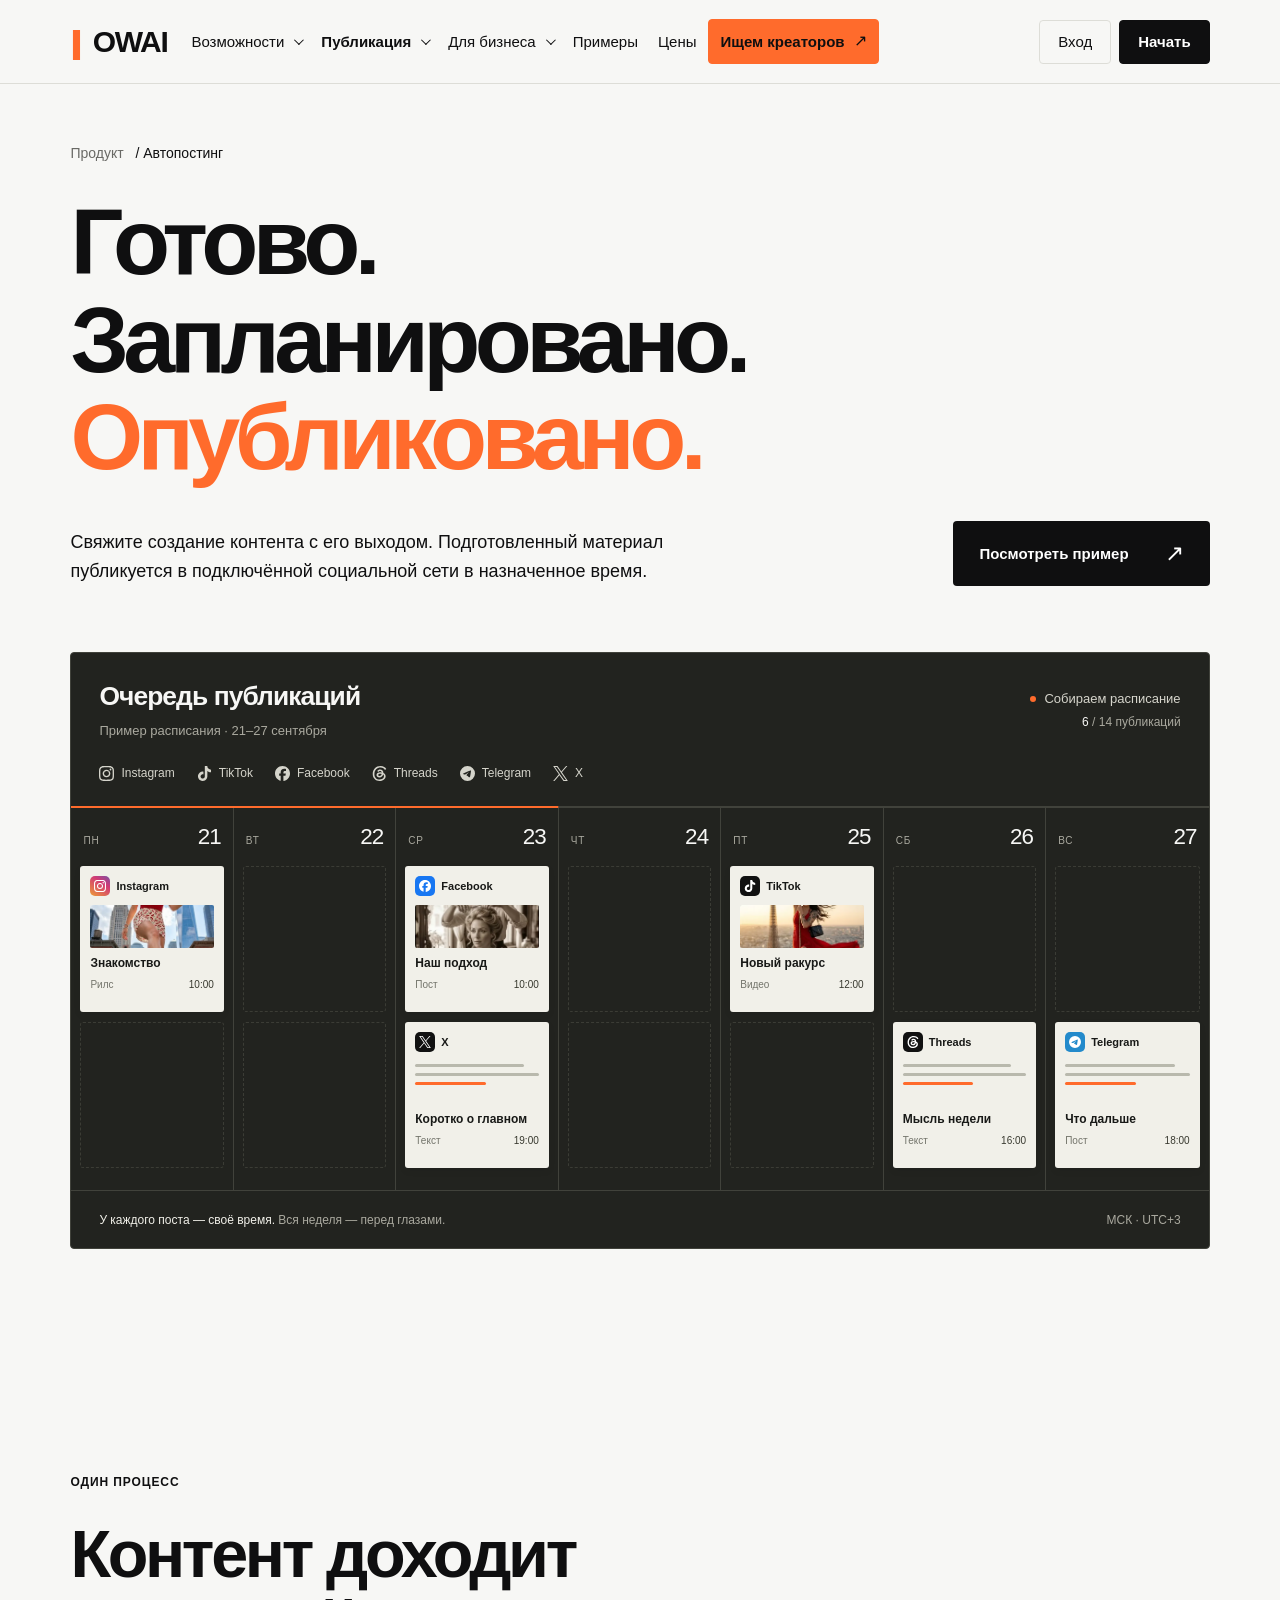
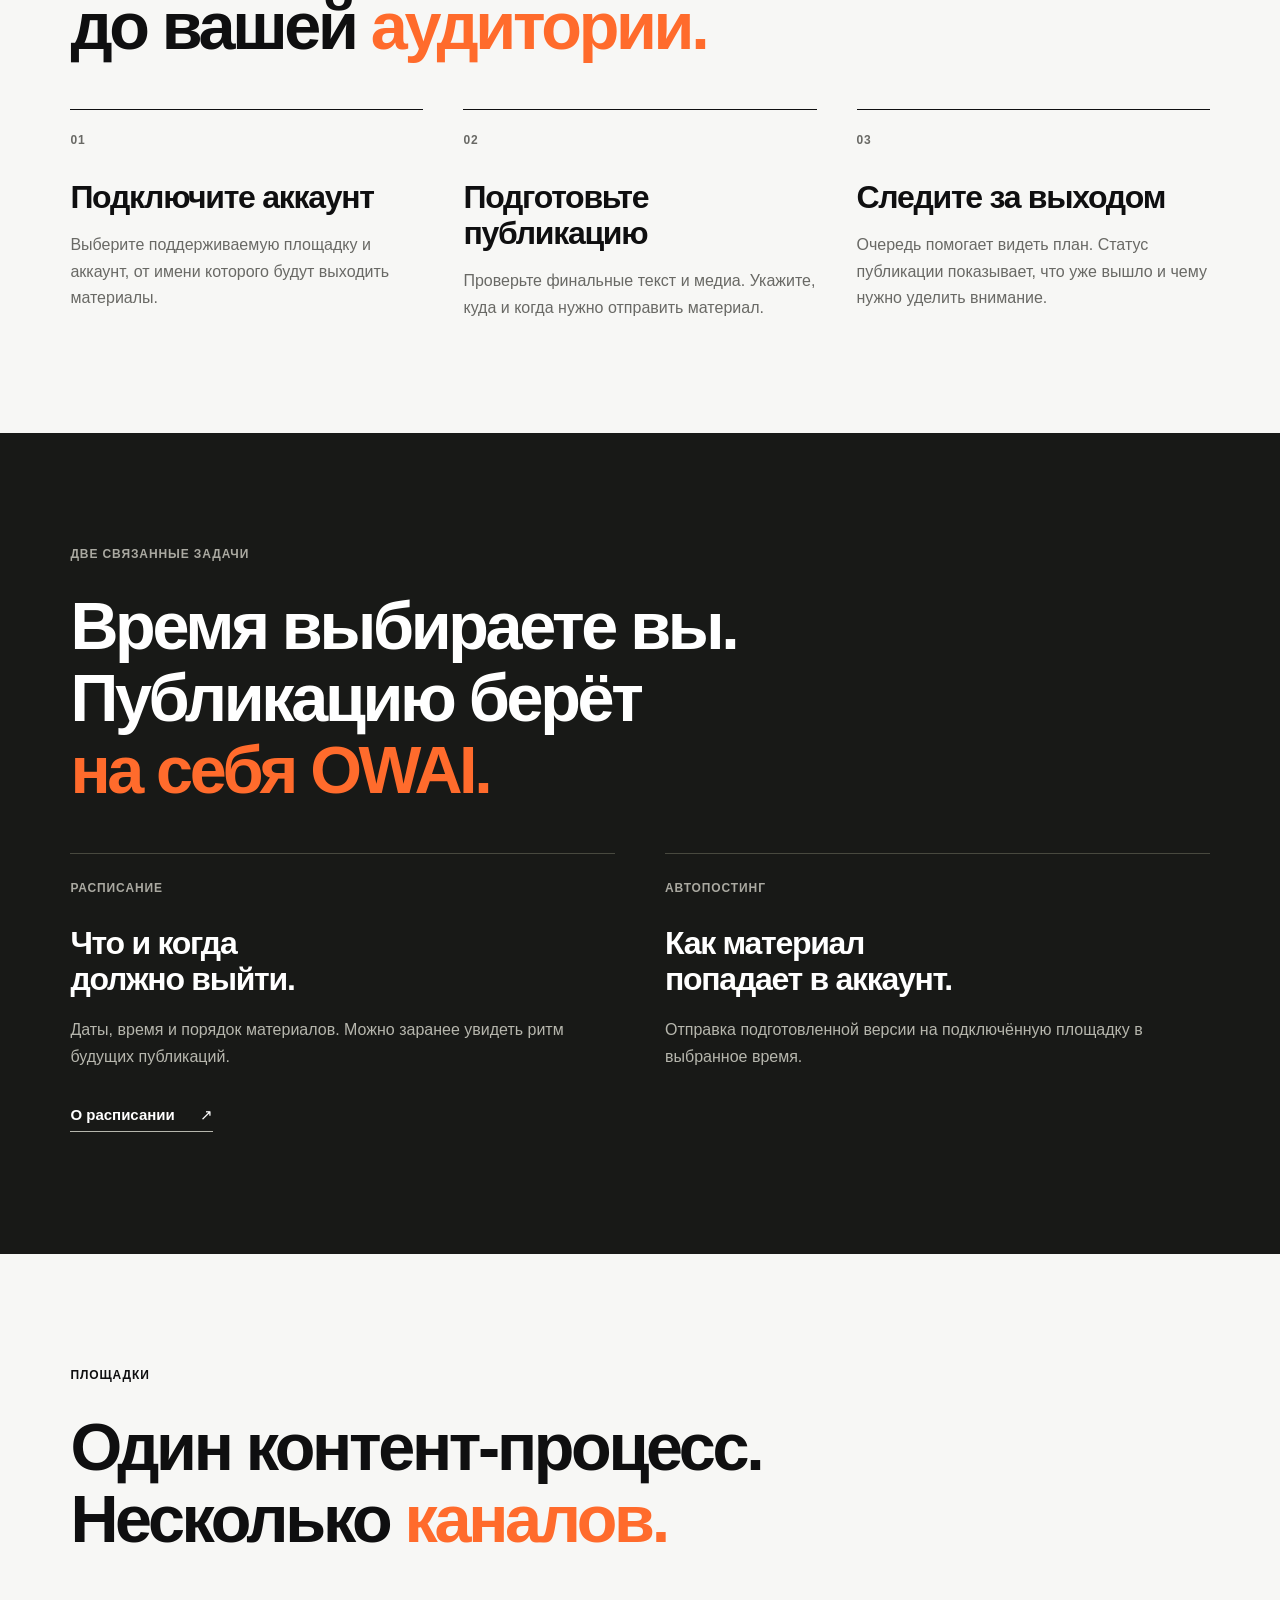
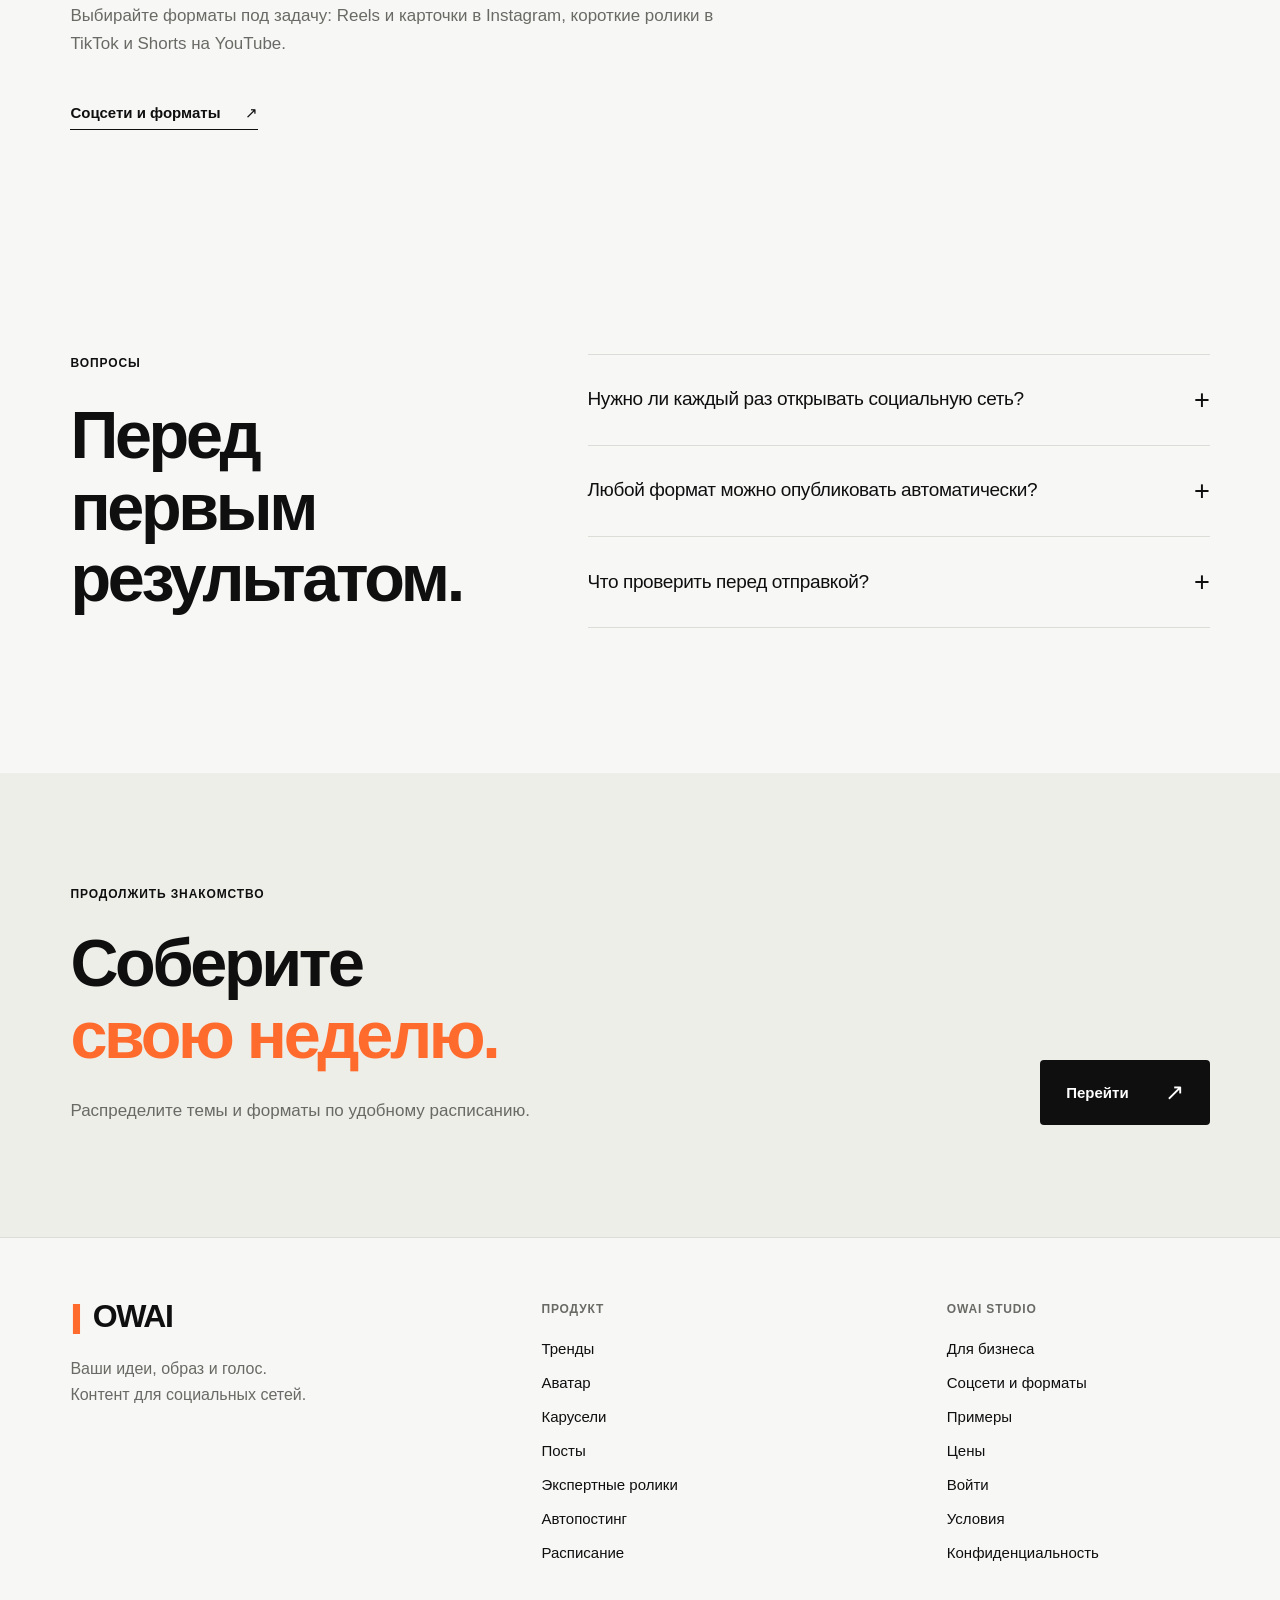
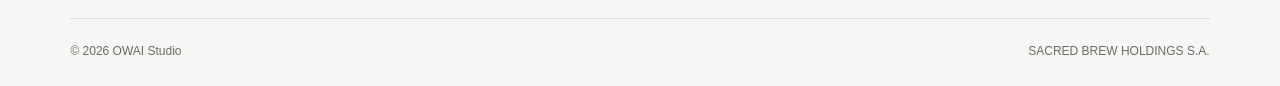
==== commit 124f105b: "Add files via upload" ====
--- a/public/autoposting/index.html
+++ b/public/autoposting/index.html
@@ -1,4 +1,4 @@
-<!doctype html><html lang="ru"><head><meta charset="utf-8"><meta name="viewport" content="width=device-width, initial-scale=1"><meta name="theme-color" content="#f7f7f5"><title>Автопостинг — OWAI Studio</title><meta name="description" content="Публикация подготовленного контента в подключённых социальных сетях по расписанию."><link rel="canonical" href="https://owai.studio/autoposting/"><meta property="og:title" content="Автопостинг — OWAI Studio"><meta property="og:description" content="Публикация подготовленного контента в подключённых социальных сетях по расписанию."><meta property="og:type" content="website"><meta property="og:url" content="https://owai.studio/autoposting/"><link rel="icon" href="../assets/favicon.svg" type="image/svg+xml"><link rel="stylesheet" href="../styles.css"><link rel="stylesheet" href="../product.css?v=20260918-inner1"><script src="../common.js?v=20260909-menu1" defer></script><script src="../site.js?v=20260915-viral-native1" defer></script><link rel="stylesheet" href="../post-calendar.css?v=20260918-calendar1"><script src="../post-calendar.js?v=20260918-calendar1" defer></script></head><body class="product-page"><a class="skip-link" href="#main">Перейти к содержимому</a><header class="header unified-header"><a class="wordmark" href="../" aria-label="OWAI — главная"><span aria-hidden="true">||</span>OWAI</a><nav class="navigation unified-nav" id="navigation" aria-label="Главное меню"><div class="product-menu" data-menu="features"><div class="product-menu-label" data-active="false"><button class="menu-category" type="button" data-menu-toggle aria-expanded="false" aria-controls="features-dropdown">Возможности<span class="chevron" aria-hidden="true"></span></button></div><div class="product-dropdown nav-dropdown" id="features-dropdown" hidden><div class="dropdown-links"><a href="../trends/"><span><b>Тренды</b><small>Темы и ракурсы для вашего контента</small></span></a><a href="../avatar/"><span><b>Аватар · карта персонажа</b><small>Карта персонажа и узнаваемый образ</small></span></a><a href="../carousel/"><span><b>Карусели</b><small>Истории, которые хочется листать</small></span></a><a href="../posts/"><span><b>Посты и картинки</b><small>Тексты, подписи и изображения в вашем стиле</small></span></a><a href="../expert-videos/"><span><b>Экспертные ролики</b><small>Ваши мысли, образ и голос</small></span></a></div></div></div><div class="product-menu" data-menu="publishing"><div class="product-menu-label" data-active="true"><button class="menu-category" type="button" data-menu-toggle aria-expanded="false" aria-controls="publishing-dropdown">Публикация<span class="chevron" aria-hidden="true"></span></button></div><div class="product-dropdown nav-dropdown" id="publishing-dropdown" hidden><div class="dropdown-links"><a href="../autoposting/" aria-current="page"><span><b>Автопостинг</b><small>Выход контента в подключённых соцсетях</small></span></a><a href="../scheduled-posts/"><span><b>Отложенные публикации</b><small>Даты, время и очередь публикаций</small></span></a><a href="../socials/"><span><b>Какие соцсети поддерживаем</b><small>Форматы под каждую площадку</small></span></a></div></div></div><div class="product-menu" data-menu="business"><div class="product-menu-label" data-active="false"><button class="menu-category" type="button" data-menu-toggle aria-expanded="false" aria-controls="business-dropdown">Для бизнеса<span class="chevron" aria-hidden="true"></span></button></div><div class="product-dropdown nav-dropdown" id="business-dropdown" hidden><div class="dropdown-links"><a href="../b2b/brand-dna/"><span><b>ДНК бренда</b><small>Характер, голос и визуальные правила</small></span></a><a href="../b2b/content-topics/"><span><b>Темы из операционки</b><small>События, опыт команды и вопросы клиентов</small></span></a><a href="../b2b/data-security/"><span><b>Безопасность данных</b><small>Согласованные источники и доступы</small></span></a><a href="../b2b/realistic-content/"><span><b>Гиперреалистичный контент</b><small>Свет, фактура и визуальные детали</small></span></a></div><a class="dropdown-overview" href="../b2b/">OWAI для бизнеса <span aria-hidden="true">↗</span></a></div></div><a href="../#examples">Примеры</a><a href="../#price">Цены</a></nav><div class="nav-account"><a class="nav-signin" href="https://owai.studio/signin">Вход</a><a class="nav-start" href="https://owai.studio/signup">Начать</a></div><button class="menu-toggle" type="button" aria-expanded="false" aria-controls="navigation" aria-label="Меню"><span class="menu-toggle-label">Меню</span><span aria-hidden="true">+</span></button><noscript><style>.unified-header{height:auto!important;flex-wrap:wrap;padding-top:16px;padding-bottom:16px}.unified-header .unified-nav{display:flex!important;position:static!important;flex-basis:100%;order:3;max-height:none;flex-wrap:wrap;align-items:stretch}.unified-header .product-menu{position:static;flex:1 1 280px}.unified-header .nav-dropdown[hidden]{display:block!important;position:static!important;width:auto;min-width:0;max-height:none;box-shadow:none;border:0}.unified-header .menu-category{pointer-events:none}.unified-header .menu-category .chevron,.unified-header .menu-toggle{display:none!important}</style></noscript></header><main id="main"><section class="p-hero section-pad"><a class="breadcrumbs" href="../">Продукт <span>/ Автопостинг</span></a><h1>Готово.<br>Запланировано.<br><em>Опубликовано.</em></h1><div class="p-hero-bottom"><p>Свяжите создание контента с его выходом. Подготовленный материал публикуется в подключённой социальной сети в назначенное время.</p><a class="button button-dark" href="#example">Посмотреть пример<span aria-hidden="true">↗</span></a></div></section>
+<!doctype html><html lang="ru"><head><meta charset="utf-8"><meta name="viewport" content="width=device-width, initial-scale=1"><meta name="theme-color" content="#f7f7f5"><title>Автопостинг — OWAI Studio</title><meta name="description" content="Публикация подготовленного контента в подключённых социальных сетях по расписанию."><link rel="canonical" href="https://owai.studio/autoposting/"><meta property="og:title" content="Автопостинг — OWAI Studio"><meta property="og:description" content="Публикация подготовленного контента в подключённых социальных сетях по расписанию."><meta property="og:type" content="website"><meta property="og:url" content="https://owai.studio/autoposting/"><link rel="icon" href="../assets/favicon.svg" type="image/svg+xml"><link rel="stylesheet" href="../styles.css"><link rel="stylesheet" href="../product.css?v=20260918-inner1"><script src="../common.js?v=20260909-menu1" defer></script><script src="../site.js?v=20260915-viral-native1" defer></script><link rel="stylesheet" href="../post-calendar.css?v=20260918-calendar1"><script src="../post-calendar.js?v=20260918-calendar1" defer></script><link rel="stylesheet" href="../creator-nav.css?v=20260918-creators1"></head><body class="product-page"><a class="skip-link" href="#main">Перейти к содержимому</a><header class="header unified-header"><a class="wordmark" href="../" aria-label="OWAI — главная"><span aria-hidden="true">||</span>OWAI</a><nav class="navigation unified-nav" id="navigation" aria-label="Главное меню"><div class="product-menu" data-menu="features"><div class="product-menu-label" data-active="false"><button class="menu-category" type="button" data-menu-toggle aria-expanded="false" aria-controls="features-dropdown">Возможности<span class="chevron" aria-hidden="true"></span></button></div><div class="product-dropdown nav-dropdown" id="features-dropdown" hidden><div class="dropdown-links"><a href="../trends/"><span><b>Тренды</b><small>Темы и ракурсы для вашего контента</small></span></a><a href="../avatar/"><span><b>Аватар · карта персонажа</b><small>Карта персонажа и узнаваемый образ</small></span></a><a href="../carousel/"><span><b>Карусели</b><small>Истории, которые хочется листать</small></span></a><a href="../posts/"><span><b>Посты и картинки</b><small>Тексты, подписи и изображения в вашем стиле</small></span></a><a href="../expert-videos/"><span><b>Экспертные ролики</b><small>Ваши мысли, образ и голос</small></span></a></div></div></div><div class="product-menu" data-menu="publishing"><div class="product-menu-label" data-active="true"><button class="menu-category" type="button" data-menu-toggle aria-expanded="false" aria-controls="publishing-dropdown">Публикация<span class="chevron" aria-hidden="true"></span></button></div><div class="product-dropdown nav-dropdown" id="publishing-dropdown" hidden><div class="dropdown-links"><a href="../autoposting/" aria-current="page"><span><b>Автопостинг</b><small>Выход контента в подключённых соцсетях</small></span></a><a href="../scheduled-posts/"><span><b>Отложенные публикации</b><small>Даты, время и очередь публикаций</small></span></a><a href="../socials/"><span><b>Какие соцсети поддерживаем</b><small>Форматы под каждую площадку</small></span></a></div></div></div><div class="product-menu" data-menu="business"><div class="product-menu-label" data-active="false"><button class="menu-category" type="button" data-menu-toggle aria-expanded="false" aria-controls="business-dropdown">Для бизнеса<span class="chevron" aria-hidden="true"></span></button></div><div class="product-dropdown nav-dropdown" id="business-dropdown" hidden><div class="dropdown-links"><a href="../b2b/brand-dna/"><span><b>ДНК бренда</b><small>Характер, голос и визуальные правила</small></span></a><a href="../b2b/content-topics/"><span><b>Темы из операционки</b><small>События, опыт команды и вопросы клиентов</small></span></a><a href="../b2b/data-security/"><span><b>Безопасность данных</b><small>Согласованные источники и доступы</small></span></a><a href="../b2b/realistic-content/"><span><b>Гиперреалистичный контент</b><small>Свет, фактура и визуальные детали</small></span></a></div><a class="dropdown-overview" href="../b2b/">OWAI для бизнеса <span aria-hidden="true">↗</span></a></div></div><a href="../#examples">Примеры</a><a href="../#price">Цены</a><a class="nav-creators" href="../creators/">Ищем креаторов<span aria-hidden="true">↗</span></a></nav><div class="nav-account"><a class="nav-signin" href="https://owai.studio/signin">Вход</a><a class="nav-start" href="https://owai.studio/signup">Начать</a></div><button class="menu-toggle" type="button" aria-expanded="false" aria-controls="navigation" aria-label="Меню"><span class="menu-toggle-label">Меню</span><span aria-hidden="true">+</span></button><noscript><style>.unified-header{height:auto!important;flex-wrap:wrap;padding-top:16px;padding-bottom:16px}.unified-header .unified-nav{display:flex!important;position:static!important;flex-basis:100%;order:3;max-height:none;flex-wrap:wrap;align-items:stretch}.unified-header .product-menu{position:static;flex:1 1 280px}.unified-header .nav-dropdown[hidden]{display:block!important;position:static!important;width:auto;min-width:0;max-height:none;box-shadow:none;border:0}.unified-header .menu-category{pointer-events:none}.unified-header .menu-category .chevron,.unified-header .menu-toggle{display:none!important}</style></noscript></header><main id="main"><section class="p-hero section-pad"><a class="breadcrumbs" href="../">Продукт <span>/ Автопостинг</span></a><h1>Готово.<br>Запланировано.<br><em>Опубликовано.</em></h1><div class="p-hero-bottom"><p>Свяжите создание контента с его выходом. Подготовленный материал публикуется в подключённой социальной сети в назначенное время.</p><a class="button button-dark" href="#example">Посмотреть пример<span aria-hidden="true">↗</span></a></div></section>
  <section class="section-pad media-first" id="example"><figure class="post-calendar" id="media-m05" data-post-calendar aria-labelledby="calendar-caption">
 <figcaption class="pc-header" id="calendar-caption"><div><span class="pc-heading">Очередь публикаций</span><div class="pc-subtitle">Пример расписания · 21–27 сентября</div></div><div class="pc-summary" aria-hidden="true"><span class="pc-state"><span class="pc-state-dot"></span><span data-calendar-status>Неделя спланирована</span></span><span class="pc-count"><b data-calendar-count>14</b> / 14 публикаций</span></div></figcaption>
 <p class="pc-sr-only">Пример недели: 14 публикаций для Instagram, TikTok, Facebook, Threads, Telegram и X. У каждой публикации свои день, время и формат.</p>
--- a/public/creator-nav.css
+++ b/public/creator-nav.css
@@ -0,0 +1,46 @@
+/* The creator invitation shares the header on every OWAI page. */
+.unified-nav > .nav-creators {
+  display: inline-flex;
+  flex: none;
+  align-items: center;
+  justify-content: center;
+  gap: 9px;
+  min-height: 44px;
+  padding: 11px 13px;
+  border: 1px solid var(--orange, #ff6b2c);
+  border-radius: 4px;
+  background: var(--orange, #ff6b2c);
+  color: var(--ink, #0f0f10);
+  font-weight: 600;
+  line-height: 1.3;
+  white-space: nowrap;
+}
+.unified-nav > .nav-creators:hover,
+.unified-nav > .nav-creators[aria-current="page"] {
+  border-color: #ef5819;
+  background: #ef5819;
+  color: var(--ink, #0f0f10);
+}
+.unified-nav > .nav-creators:focus-visible {
+  outline-color: var(--ink, #0f0f10);
+  outline-offset: 4px;
+}
+.nav-creators > span { font-size: 1.05em; }
+
+/* Fit the complete desktop navigation before the shared mobile breakpoint. */
+@media (min-width: 1181px) and (max-width: 1380px) {
+  .unified-header { gap: 16px; }
+  .unified-nav { gap: 4px; }
+  .unified-nav > a,
+  .product-menu-label > .menu-category { padding-left: 8px; padding-right: 8px; }
+  .unified-nav > .nav-creators { padding-left: 11px; padding-right: 11px; }
+}
+@media (max-width: 1180px) {
+  .unified-nav > .nav-creators {
+    align-self: stretch;
+    justify-content: space-between;
+    margin-top: 8px;
+    padding: 16px 18px;
+    min-height: 56px;
+  }
+}
